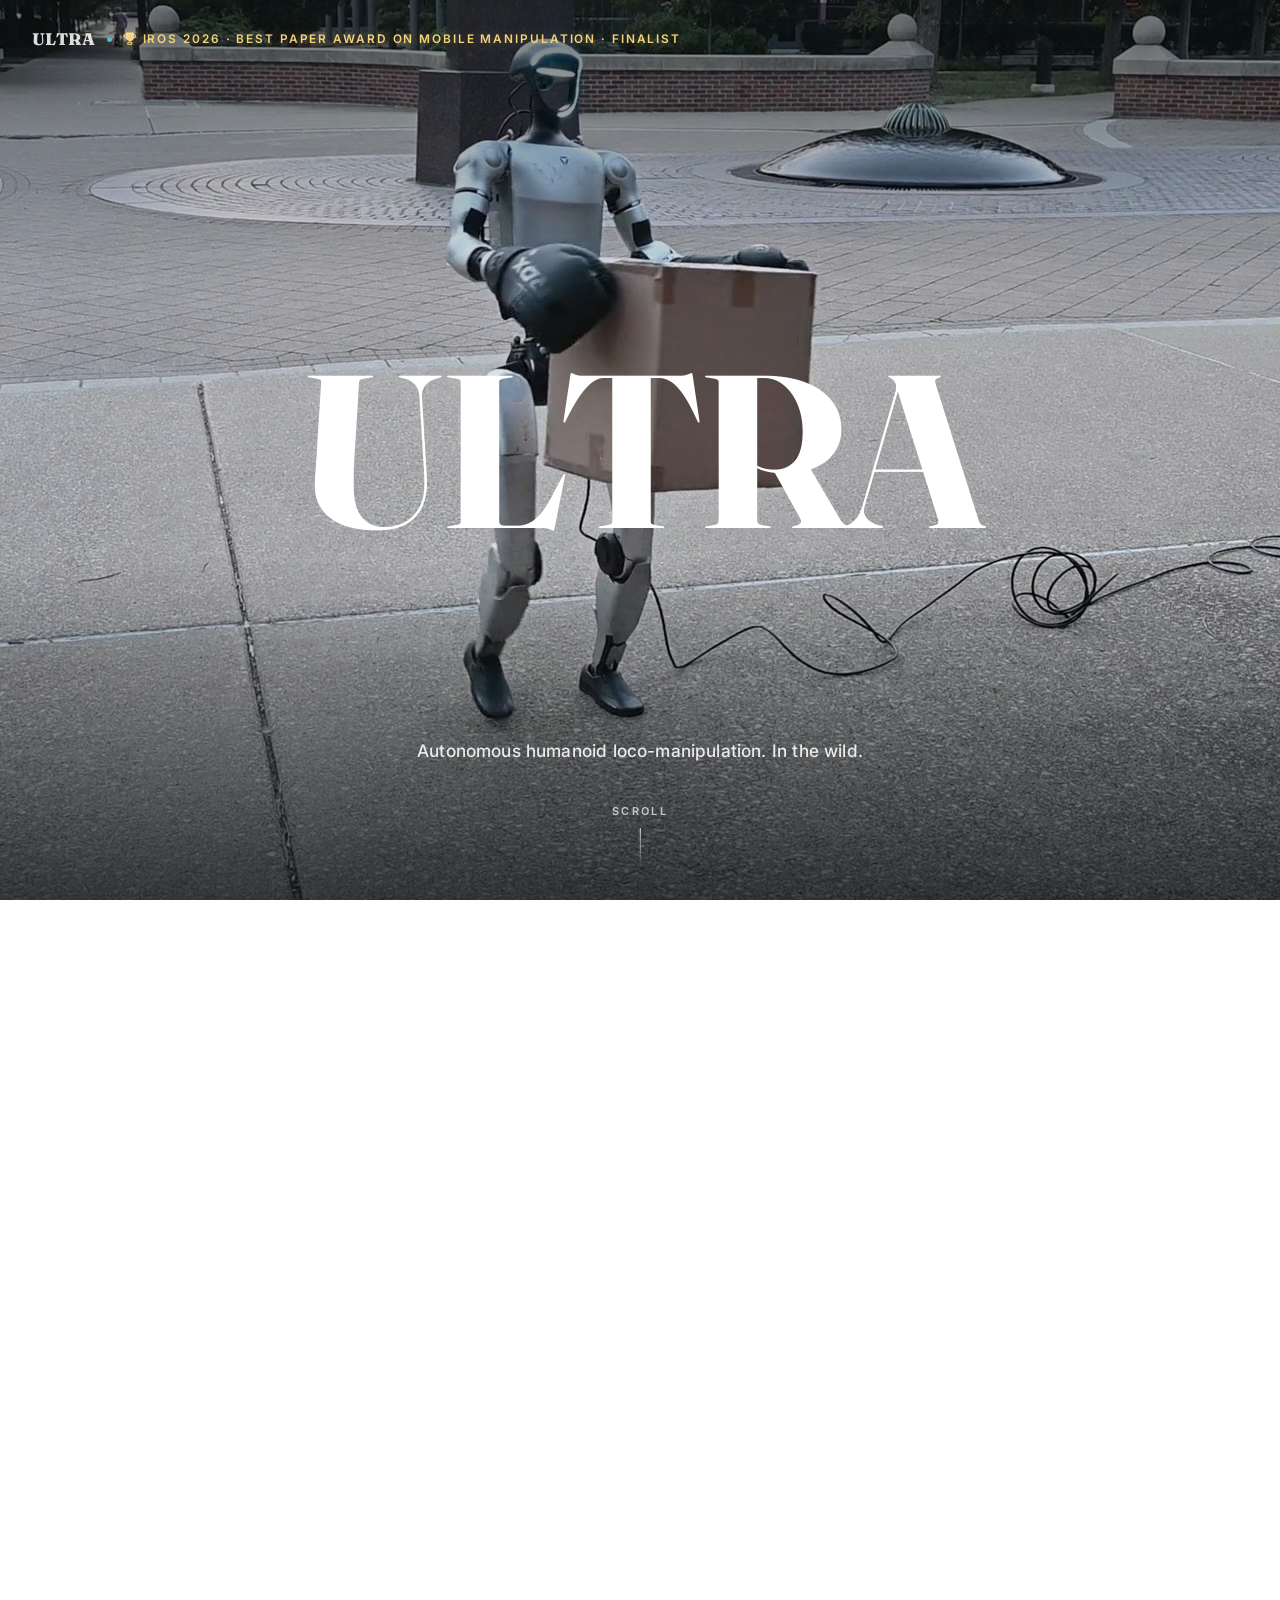
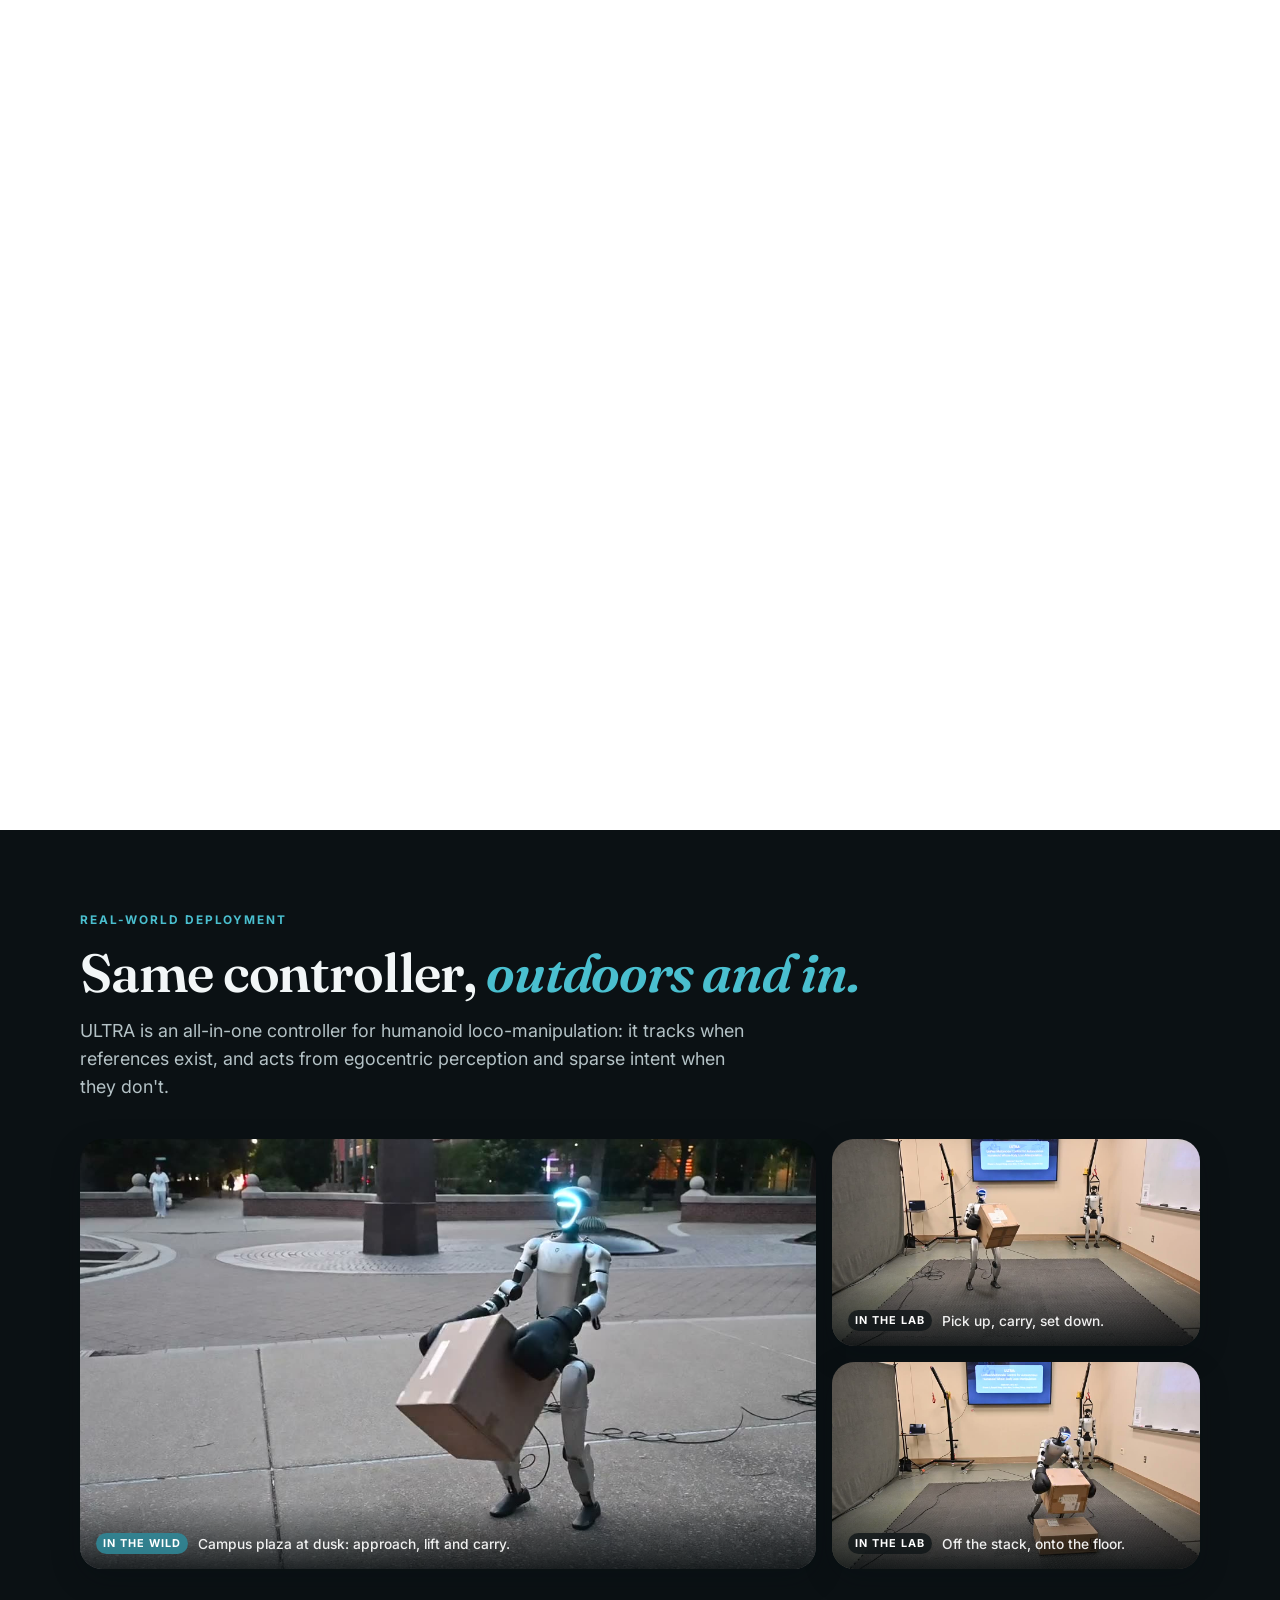
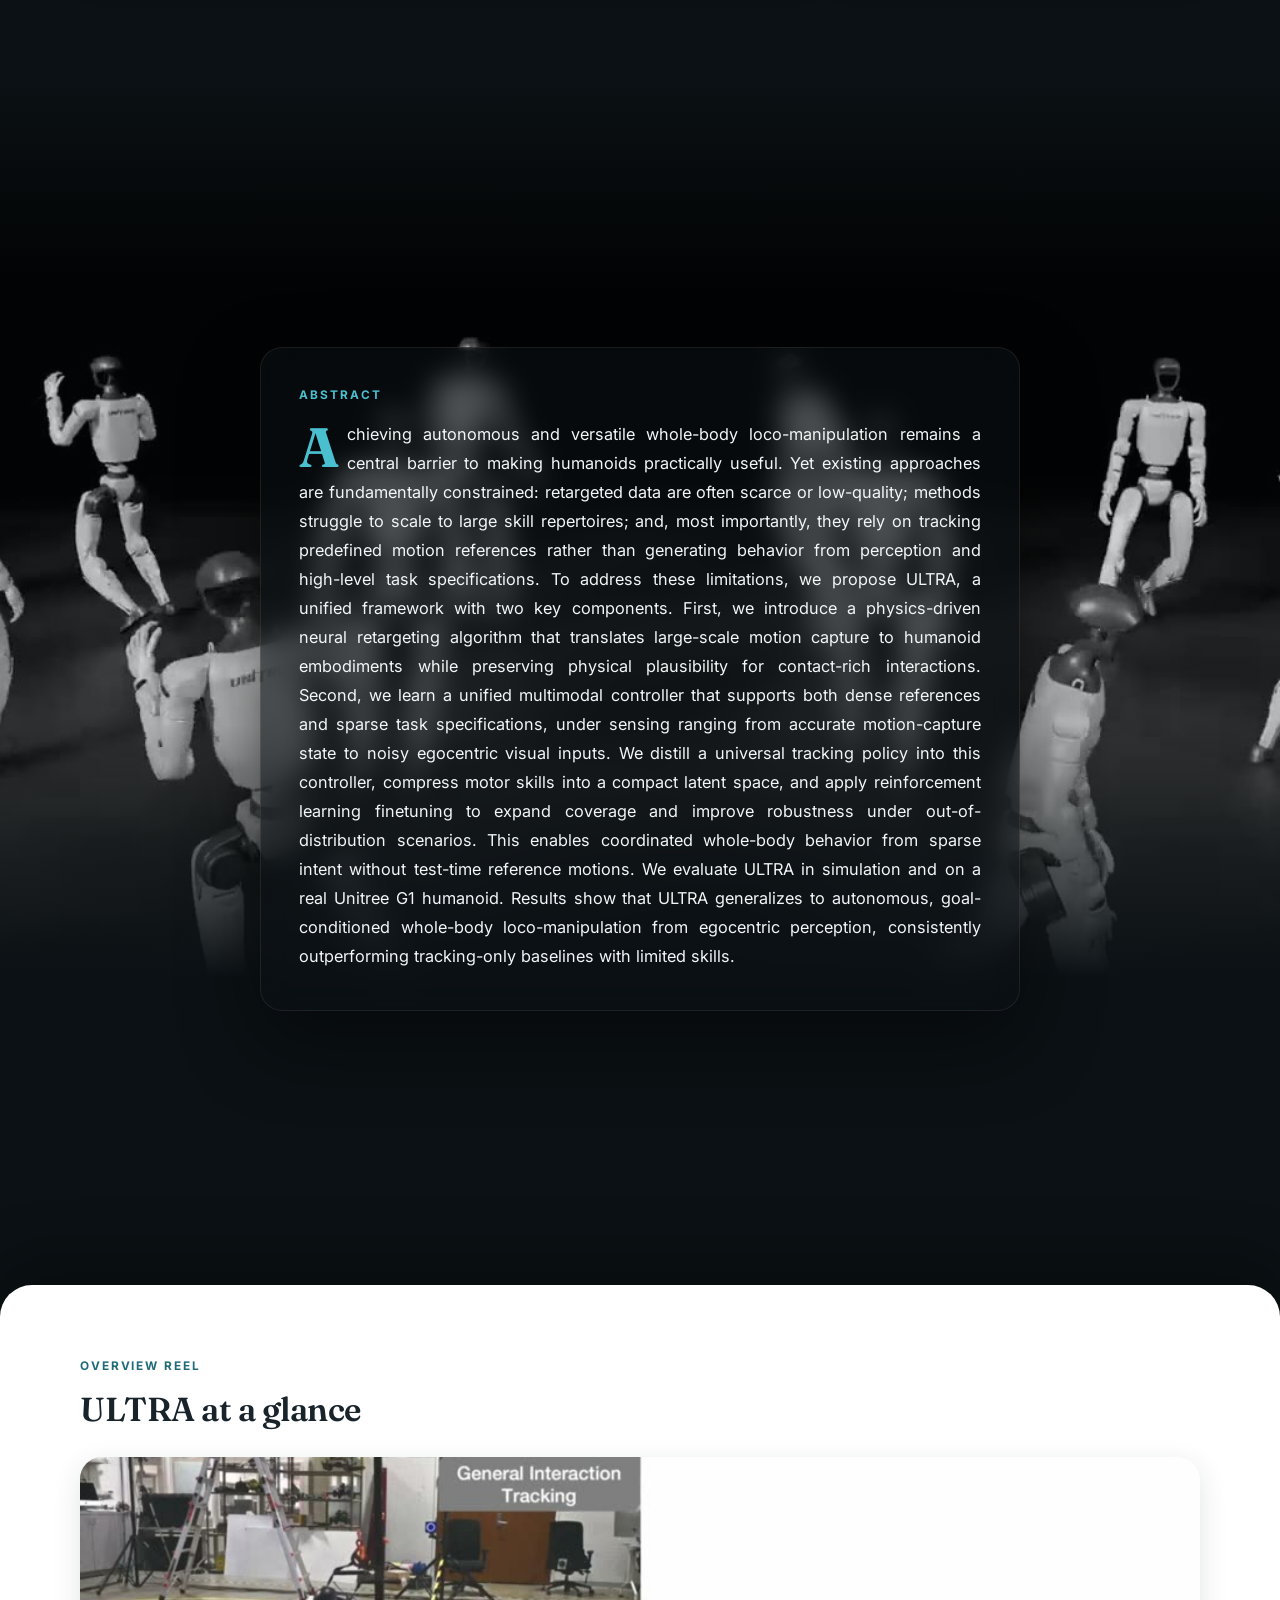
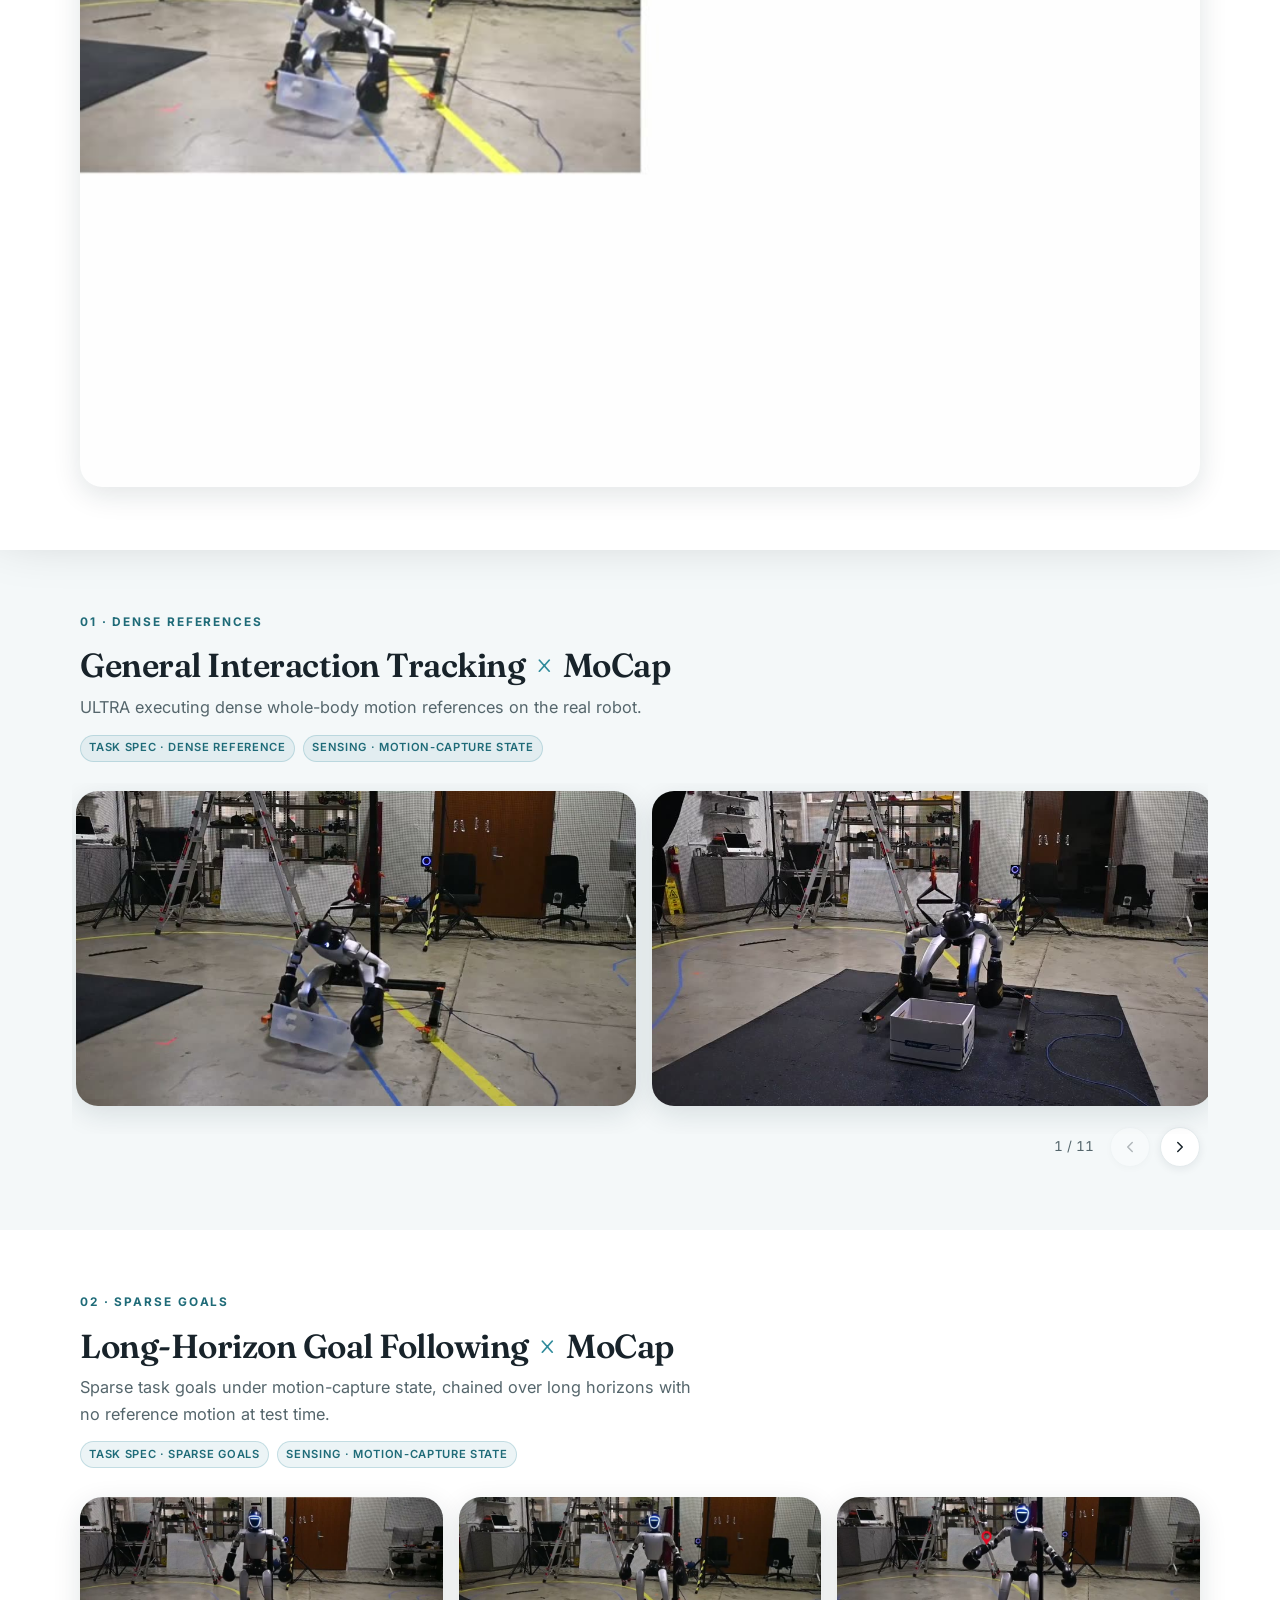
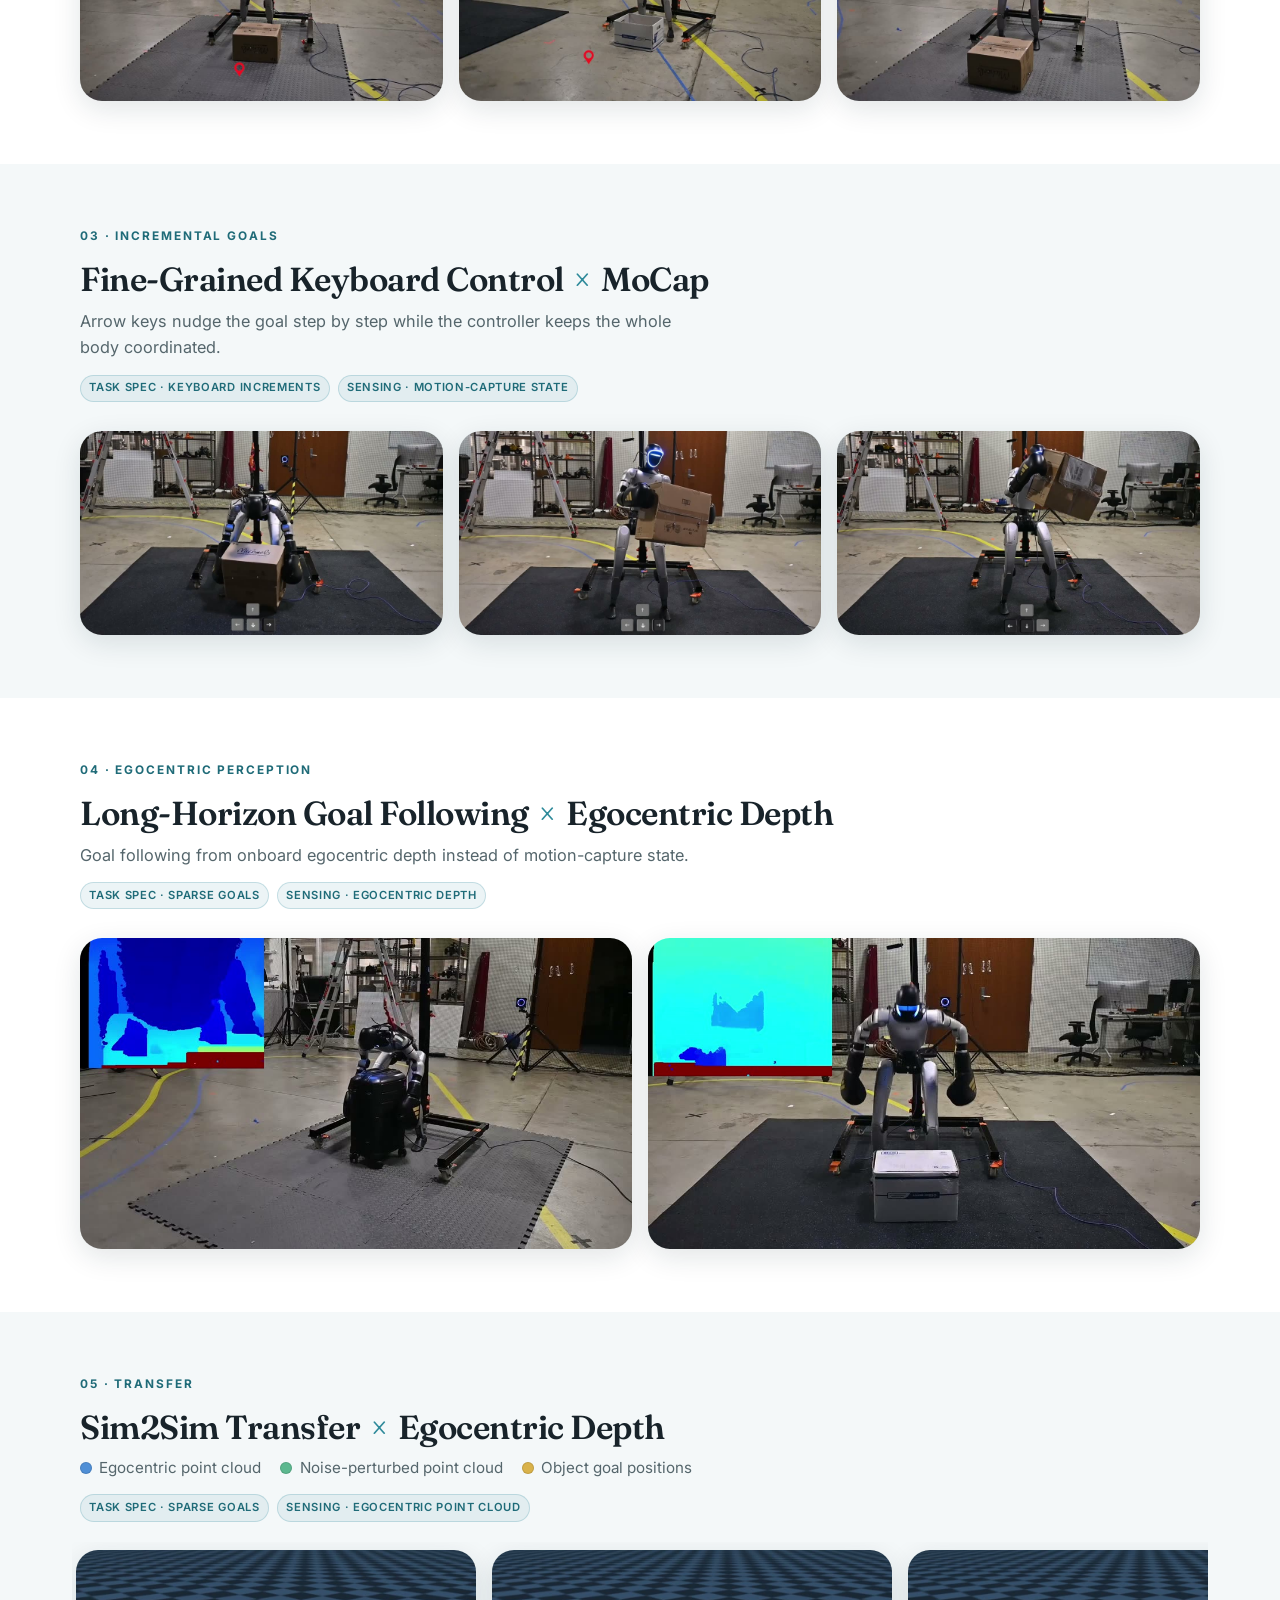
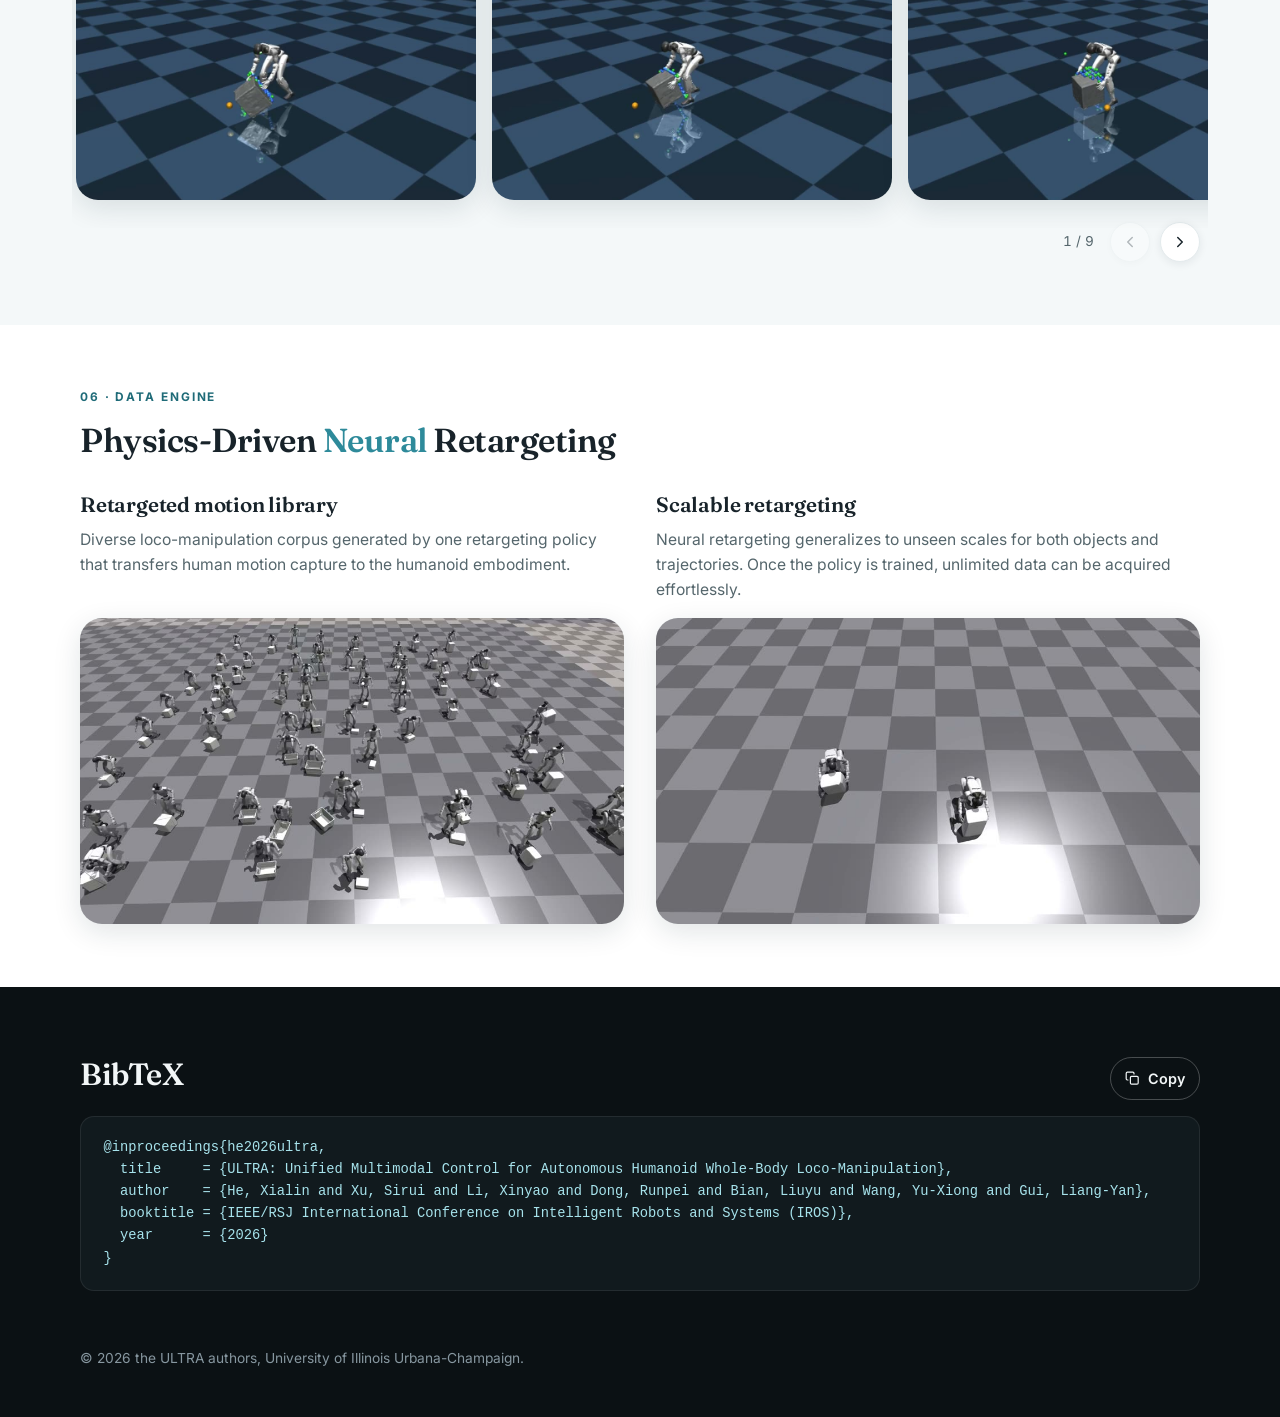
==== index.html @ 2175eb70 "Redesign project page: scroll-driven hero, real-world clips, scrubbed abstract scene - Full-bleed ou" ====
<!DOCTYPE html>
<html lang="en">
<head>
  <meta charset="utf-8">
  <meta name="viewport" content="width=device-width, initial-scale=1">
  <title>ULTRA: Unified Multimodal Control for Autonomous Humanoid Whole-Body Loco-Manipulation</title>
  <meta name="description" content="One controller for humanoid whole-body loco-manipulation: track motion references when available, act from egocentric perception and sparse goals when not.">
  <meta name="keywords" content="humanoid robot, loco-manipulation, whole-body control, motion retargeting, multimodal control, egocentric perception, reinforcement learning, Unitree G1">
  <meta name="author" content="Xialin He, Sirui Xu, Xinyao Li, Runpei Dong, Liuyu Bian, Yu-Xiong Wang, Liang-Yan Gui">
  <meta name="robots" content="index, follow">
  <link rel="canonical" href="https://ultra-humanoid.github.io/">
  <meta name="theme-color" content="#0b1114">

  <!-- Open Graph -->
  <meta property="og:type" content="article">
  <meta property="og:site_name" content="ULTRA">
  <meta property="og:title" content="ULTRA: Unified Multimodal Control for Autonomous Humanoid Whole-Body Loco-Manipulation">
  <meta property="og:description" content="One controller for humanoid whole-body loco-manipulation: track motion references when available, act from egocentric perception and sparse goals when not.">
  <meta property="og:url" content="https://ultra-humanoid.github.io/">
  <meta property="og:image" content="https://ultra-humanoid.github.io/static/images/social_preview.jpg">
  <meta property="og:image:width" content="1200">
  <meta property="og:image:height" content="630">
  <meta property="og:image:alt" content="A Unitree G1 humanoid carrying a cardboard box across a campus plaza at dusk, controlled by ULTRA.">
  <meta property="article:published_time" content="2026-03-03T00:00:00.000Z">
  <meta property="article:section" content="Research">
  <meta property="article:tag" content="Humanoid Loco-Manipulation">

  <!-- Twitter -->
  <meta name="twitter:card" content="summary_large_image">
  <meta name="twitter:title" content="ULTRA: Unified Multimodal Control for Autonomous Humanoid Whole-Body Loco-Manipulation">
  <meta name="twitter:description" content="One controller for humanoid whole-body loco-manipulation: track motion references when available, act from egocentric perception and sparse goals when not.">
  <meta name="twitter:image" content="https://ultra-humanoid.github.io/static/images/social_preview.jpg">
  <meta name="twitter:image:alt" content="A Unitree G1 humanoid carrying a cardboard box across a campus plaza at dusk, controlled by ULTRA.">

  <!-- Google Scholar -->
  <meta name="citation_title" content="ULTRA: Unified Multimodal Control for Autonomous Humanoid Whole-Body Loco-Manipulation">
  <meta name="citation_author" content="He, Xialin">
  <meta name="citation_author" content="Xu, Sirui">
  <meta name="citation_author" content="Li, Xinyao">
  <meta name="citation_author" content="Dong, Runpei">
  <meta name="citation_author" content="Bian, Liuyu">
  <meta name="citation_author" content="Wang, Yu-Xiong">
  <meta name="citation_author" content="Gui, Liang-Yan">
  <meta name="citation_publication_date" content="2026">
  <meta name="citation_conference_title" content="IEEE/RSJ International Conference on Intelligent Robots and Systems (IROS)">
  <meta name="citation_arxiv_id" content="2603.03279">
  <meta name="citation_pdf_url" content="https://arxiv.org/pdf/2603.03279">

  <link rel="icon" type="image/png" href="static/images/icon.png">
  <link rel="apple-touch-icon" href="static/images/icon.png">

  <link rel="preconnect" href="https://fonts.googleapis.com">
  <link rel="preconnect" href="https://fonts.gstatic.com" crossorigin>
  <link rel="preload" as="image" href="static/posters/hero_wild.jpg" fetchpriority="high">
  <link href="https://fonts.googleapis.com/css2?family=Fraunces:ital,opsz,wght@0,9..144,600;0,9..144,700;0,9..144,800;1,9..144,600&family=Inter:wght@400;500;600;700&display=swap" rel="stylesheet">
  <link rel="stylesheet" href="static/css/index.css">

  <script>
    (function () {
      var h = document.documentElement; h.classList.add('js');
      if (window.matchMedia && matchMedia('(min-width: 901px) and (min-height: 540px) and (prefers-reduced-motion: no-preference)').matches) {
        h.classList.add('stage-anim');
        setTimeout(function () { if (!h.classList.contains('stage-ready')) { h.classList.remove('stage-anim'); h.classList.add('stage-locked'); } }, 5000);
      }
    })();
  </script>
  <script defer src="static/js/vendor/gsap.min.js"></script>
  <script defer src="static/js/vendor/ScrollTrigger.min.js"></script>
  <script defer src="static/js/index.js"></script>

  <script type="application/ld+json">
  {
    "@context": "https://schema.org",
    "@type": "ScholarlyArticle",
    "headline": "ULTRA: Unified Multimodal Control for Autonomous Humanoid Whole-Body Loco-Manipulation",
    "name": "ULTRA: Unified Multimodal Control for Autonomous Humanoid Whole-Body Loco-Manipulation",
    "description": "One controller for humanoid whole-body loco-manipulation: track motion references when available, act from egocentric perception and sparse goals when not.",
    "abstract": "Achieving autonomous and versatile whole-body loco-manipulation remains a central barrier to making humanoids practically useful. Yet existing approaches are fundamentally constrained: retargeted data are often scarce or low-quality; methods struggle to scale to large skill repertoires; and, most importantly, they rely on tracking predefined motion references rather than generating behavior from perception and high-level task specifications. To address these limitations, we propose ULTRA, a unified framework with two key components. First, we introduce a physics-driven neural retargeting algorithm that translates large-scale motion capture to humanoid embodiments while preserving physical plausibility for contact-rich interactions. Second, we learn a unified multimodal controller that supports both dense references and sparse task specifications, under sensing ranging from accurate motion-capture state to noisy egocentric visual inputs. We distill a universal tracking policy into this controller, compress motor skills into a compact latent space, and apply reinforcement learning finetuning to expand coverage and improve robustness under out-of-distribution scenarios. This enables coordinated whole-body behavior from sparse intent without test-time reference motions. We evaluate ULTRA in simulation and on a real Unitree G1 humanoid. Results show that ULTRA generalizes to autonomous, goal-conditioned whole-body loco-manipulation from egocentric perception, consistently outperforming tracking-only baselines with limited skills.",
    "author": [
      {"@type": "Person", "name": "Xialin He", "url": "https://xialin-he.github.io/", "affiliation": {"@type": "Organization", "name": "University of Illinois Urbana-Champaign"}},
      {"@type": "Person", "name": "Sirui Xu", "url": "https://sirui-xu.github.io/", "affiliation": {"@type": "Organization", "name": "University of Illinois Urbana-Champaign"}},
      {"@type": "Person", "name": "Xinyao Li", "url": "https://lixinyao11.github.io/", "affiliation": {"@type": "Organization", "name": "University of Illinois Urbana-Champaign"}},
      {"@type": "Person", "name": "Runpei Dong", "url": "https://runpeidong.web.illinois.edu/", "affiliation": {"@type": "Organization", "name": "University of Illinois Urbana-Champaign"}},
      {"@type": "Person", "name": "Liuyu Bian", "url": "https://scholar.google.com/citations?user=J2z-0lgAAAAJ&hl=en", "affiliation": {"@type": "Organization", "name": "University of Illinois Urbana-Champaign"}},
      {"@type": "Person", "name": "Yu-Xiong Wang", "url": "https://yxw.cs.illinois.edu/", "affiliation": {"@type": "Organization", "name": "University of Illinois Urbana-Champaign"}},
      {"@type": "Person", "name": "Liang-Yan Gui", "url": "https://lgui.cs.illinois.edu/", "affiliation": {"@type": "Organization", "name": "University of Illinois Urbana-Champaign"}}
    ],
    "datePublished": "2026-03-03",
    "publisher": {"@type": "Organization", "name": "IEEE/RSJ International Conference on Intelligent Robots and Systems (IROS)"},
    "url": "https://ultra-humanoid.github.io/",
    "mainEntityOfPage": "https://ultra-humanoid.github.io/",
    "sameAs": "https://arxiv.org/abs/2603.03279",
    "image": "https://ultra-humanoid.github.io/static/images/social_preview.jpg",
    "keywords": ["Humanoid Loco-Manipulation", "Motion Retargeting", "Whole-Body Control", "Multimodal Control", "Egocentric Perception"],
    "citation": "@inproceedings{he2026ultra, title={ULTRA: Unified Multimodal Control for Autonomous Humanoid Whole-Body Loco-Manipulation}, author={He, Xialin and Xu, Sirui and Li, Xinyao and Dong, Runpei and Bian, Liuyu and Wang, Yu-Xiong and Gui, Liang-Yan}, booktitle={IEEE/RSJ International Conference on Intelligent Robots and Systems (IROS)}, year={2026}}",
    "isAccessibleForFree": true,
    "video": {
      "@type": "VideoObject",
      "name": "ULTRA in the wild: humanoid box carrying on a campus plaza",
      "description": "A Unitree G1 humanoid controlled by ULTRA approaches, lifts, carries and sets down a cardboard box outdoors.",
      "thumbnailUrl": "https://ultra-humanoid.github.io/static/posters/hero_wild.jpg",
      "contentUrl": "https://ultra-humanoid.github.io/static/videos/hero/hero_wild_1080.mp4",
      "uploadDate": "2026-09-16",
      "duration": "PT7S"
    }
  }
  </script>
</head>
<body>
<a class="skip-link" href="#main">Skip to content</a>
<div class="read-progress" id="read-progress" aria-hidden="true"></div>

<!-- ============ STAGE: full-bleed video -> title ============ -->
<header class="stage" id="stage">
  <div class="stage-video" id="stage-video">
    <video id="hero-video" class="hero-video" autoplay muted loop playsinline preload="auto"
           poster="static/posters/hero_wild.jpg"
           aria-label="A Unitree G1 humanoid controlled by ULTRA lifts, carries and sets down a cardboard box on a campus plaza at dusk."></video>
    <script>
      (function () {
        var v = document.getElementById('hero-video');
        var c = navigator.connection;
        var small = window.matchMedia && matchMedia('(max-width: 900px)').matches;
        var slow = !!(c && (c.saveData || /^(slow-2g|2g|3g)$/.test(c.effectiveType || '')));
        v.src = (small || slow) ? 'static/videos/hero/hero_wild_720.mp4' : 'static/videos/hero/hero_wild_1080.mp4';
      })();
    </script>
    <div class="stage-scrim" id="stage-scrim"></div>
  </div>

  <div class="stage-brand" id="stage-brand" aria-hidden="true">
    <span class="brand-mark">ULTRA</span>
    <span class="brand-dot"></span>
    <span class="brand-venue"><svg class="trophy" viewBox="0 0 24 24" aria-hidden="true"><path class="cup" d="M6 2h12v7a6 6 0 0 1-12 0V2z"/><path class="line" d="M6 5H4.5a2.5 2.5 0 0 0 0 5H6M18 5h1.5a2.5 2.5 0 0 1 0 5H18M12 15v3M8.5 21.5h7M10 18h4a1.5 1.5 0 0 1 1.5 1.5v2h-7v-2A1.5 1.5 0 0 1 10 18z"/></svg>IROS 2026 &middot; Best Paper Award on Mobile Manipulation &middot; Finalist</span>
  </div>

  <div class="stage-acronym" id="stage-acronym" aria-hidden="true">
    <span class="ac-letter">U</span><span class="ac-letter">L</span><span class="ac-letter">T</span><span class="ac-letter">R</span><span class="ac-letter">A</span>
  </div>
  <p class="stage-kicker" id="stage-kicker" aria-hidden="true">Autonomous humanoid loco-manipulation. In the wild.</p>
  <div class="scroll-cue" id="scroll-cue" aria-hidden="true"><span>Scroll</span><i></i></div>

  <div class="stage-title" id="stage-title">
    <h1 class="paper-title" id="paper-title" aria-label="ULTRA: Unified Multimodal Control for Autonomous Humanoid Whole-Body Loco-Manipulation"><span class="title-acro"><span class="tl ac">U</span><span class="tl ac">L</span><span class="tl ac">T</span><span class="tl ac">R</span><span class="tl ac">A</span><span class="tl colon">:</span></span>
      <span class="tw">Unified</span> <span class="tw">Multimodal</span> <span class="tw">Control</span> <span class="tw">for</span> <span class="tw">Autonomous</span> <span class="tw">Humanoid</span> <span class="tw">Whole-Body</span> <span class="tw">Loco-Manipulation</span></h1>

    <div class="authors reveal">
      <span class="au"><a href="https://xialin-he.github.io/" target="_blank" rel="noopener">Xialin He</a><sup>*</sup>,</span>
      <span class="au"><a href="https://sirui-xu.github.io/" target="_blank" rel="noopener">Sirui Xu</a><sup>*</sup>,</span>
      <br class="au-br">
      <span class="au"><a href="https://lixinyao11.github.io/" target="_blank" rel="noopener">Xinyao Li</a>,</span>
      <span class="au"><a href="https://runpeidong.web.illinois.edu/" target="_blank" rel="noopener">Runpei Dong</a>,</span>
      <span class="au"><a href="https://scholar.google.com/citations?user=J2z-0lgAAAAJ&amp;hl=en" target="_blank" rel="noopener">Liuyu Bian</a>,</span>
      <span class="au"><a href="https://yxw.cs.illinois.edu/" target="_blank" rel="noopener">Yu-Xiong Wang</a><sup>&dagger;</sup>,</span>
      <span class="au"><a href="https://lgui.cs.illinois.edu/" target="_blank" rel="noopener">Liang-Yan Gui</a><sup>&dagger;</sup></span>
    </div>
    <div class="affil reveal">University of Illinois Urbana-Champaign</div>
    <div class="award reveal"><span class="venue-chip award-chip"><svg class="trophy" viewBox="0 0 24 24" aria-hidden="true"><path class="cup" d="M6 2h12v7a6 6 0 0 1-12 0V2z"/><path class="line" d="M6 5H4.5a2.5 2.5 0 0 0 0 5H6M18 5h1.5a2.5 2.5 0 0 1 0 5H18M12 15v3M8.5 21.5h7M10 18h4a1.5 1.5 0 0 1 1.5 1.5v2h-7v-2A1.5 1.5 0 0 1 10 18z"/></svg><span class="award-text"><span class="award-venue">IROS 2026</span><span class="award-sep">&middot;</span>Best Paper Award on Mobile Manipulation<span class="award-sep">&middot;</span><span class="award-status">Finalist</span></span></span></div>
    <p class="notes reveal"><sup>*</sup>Equal contribution &nbsp;&nbsp; <sup>&dagger;</sup>Equal advising</p>
    <div class="actions reveal">
      <a class="btn btn-primary" href="static/pdfs/ULTRA.pdf" target="_blank" rel="noopener">
        <svg viewBox="0 0 24 24" aria-hidden="true"><path d="M14 3H6a2 2 0 0 0-2 2v14a2 2 0 0 0 2 2h12a2 2 0 0 0 2-2V9z"/><path d="M14 3v6h6"/></svg>Paper</a>
      <a class="btn btn-ghost" href="https://arxiv.org/abs/2603.03279" target="_blank" rel="noopener">
        <svg viewBox="0 0 24 24" aria-hidden="true"><path d="M18 13v6a2 2 0 0 1-2 2H5a2 2 0 0 1-2-2V8a2 2 0 0 1 2-2h6"/><path d="M15 3h6v6"/><path d="M10 14 21 3"/></svg>arXiv</a>
      <a class="btn btn-ghost" href="#worlds">
        <svg viewBox="0 0 24 24" aria-hidden="true"><path d="M12 5v14"/><path d="m5 12 7 7 7-7"/></svg>Watch</a>
    </div>
  </div>
</header>

<main id="main" tabindex="-1">

  <!-- ============ Real-world deployment ============ -->
  <section class="worlds" id="worlds" aria-labelledby="worlds-h">
    <div class="wrap">
      <p class="eyebrow light">Real-world deployment</p>
      <h2 id="worlds-h" class="h-display">Same controller, <em>outdoors and in.</em></h2>
      <p class="lede">ULTRA is an all-in-one controller for humanoid loco-manipulation: it tracks when references exist, and acts from egocentric perception and sparse intent when they don't.</p>
      <div class="worlds-grid">
        <figure class="clip clip-lg">
          <video muted loop playsinline preload="none" data-poster="static/posters/wild_approach.jpg" data-src="static/videos/worlds/wild_approach.mp4"></video><button class="clip-toggle" type="button" aria-label="Pause or play video: outdoors, the humanoid walks to a box, lifts it and carries it toward the camera" aria-pressed="false"></button>
          <figcaption><span class="chip chip-wild">In the wild</span> Campus plaza at dusk: approach, lift and carry.</figcaption>
        </figure>
        <figure class="clip">
          <video muted loop playsinline preload="none" data-poster="static/posters/lab_carry.jpg" data-src="static/videos/worlds/lab_carry.mp4"></video><button class="clip-toggle" type="button" aria-label="Pause or play video: in the lab, the humanoid picks up a box, carries it and sets it down" aria-pressed="false"></button>
          <figcaption><span class="chip chip-lab">In the lab</span> Pick up, carry, set down.</figcaption>
        </figure>
        <figure class="clip">
          <video muted loop playsinline preload="none" data-poster="static/posters/lab_stack.jpg" data-src="static/videos/worlds/lab_stack.mp4"></video><button class="clip-toggle" type="button" aria-label="Pause or play video: in the lab, the humanoid takes a box off a stack and places it on the floor" aria-pressed="false"></button>
          <figcaption><span class="chip chip-lab">In the lab</span> Off the stack, onto the floor.</figcaption>
        </figure>
      </div>
    </div>
  </section>

  <!-- ============ Abstract over the scroll-scrubbed crowd render ============ -->
  <section class="scene" id="abstract" aria-labelledby="abstract-h">
    <div class="scene-bg" aria-hidden="true">
      <video id="scene-video" muted playsinline preload="none" data-poster="static/posters/crowd_scene.jpg" data-src="static/videos/scene/crowd_scene.mp4"></video>
      <div class="scene-scrim"></div>
    </div>
    <div class="scene-content">
      <div class="wrap narrow glass">
        <h2 class="eyebrow light" id="abstract-h">Abstract</h2>
        <p class="abstract-text">Achieving autonomous and versatile whole-body loco-manipulation remains a central barrier to making humanoids practically useful. Yet existing approaches are fundamentally constrained: retargeted data are often scarce or low-quality; methods struggle to scale to large skill repertoires; and, most importantly, they rely on tracking predefined motion references rather than generating behavior from perception and high-level task specifications. To address these limitations, we propose ULTRA, a unified framework with two key components. First, we introduce a physics-driven neural retargeting algorithm that translates large-scale motion capture to humanoid embodiments while preserving physical plausibility for contact-rich interactions. Second, we learn a unified multimodal controller that supports both dense references and sparse task specifications, under sensing ranging from accurate motion-capture state to noisy egocentric visual inputs. We distill a universal tracking policy into this controller, compress motor skills into a compact latent space, and apply reinforcement learning finetuning to expand coverage and improve robustness under out-of-distribution scenarios. This enables coordinated whole-body behavior from sparse intent without test-time reference motions. We evaluate ULTRA in simulation and on a real Unitree G1 humanoid. Results show that ULTRA generalizes to autonomous, goal-conditioned whole-body loco-manipulation from egocentric perception, consistently outperforming tracking-only baselines with limited skills.</p>
      </div>
    </div>
  </section>

  <!-- ============ Overview reel ============ -->
  <section class="section sheet" id="overview" aria-labelledby="overview-h">
    <div class="wrap">
      <header class="sec-head">
        <p class="eyebrow">Overview reel</p>
        <h2 id="overview-h">ULTRA at a glance</h2>
      </header>
      <figure class="clip clip-wide">
        <video muted loop playsinline preload="none" data-poster="static/posters/ultra_demo_compress.jpg" data-src="static/videos/ultra_demo_compress.mp4"></video><button class="clip-toggle" type="button" aria-label="Pause or play video: overview reel of ULTRA" aria-pressed="false"></button>
      </figure>
    </div>
  </section>

  <!-- ============ 01 Tracking x Mocap ============ -->
  <section class="section alt" id="tracking" aria-labelledby="tracking-h">
    <div class="wrap">
      <header class="sec-head">
        <p class="eyebrow">01 &middot; Dense references</p>
        <h2 id="tracking-h">General Interaction Tracking <span class="x">&times;</span> MoCap</h2>
        <p class="sec-desc">ULTRA executing dense whole-body motion references on the real robot.</p>
        <div class="tags"><span class="tag">Task spec &middot; dense reference</span><span class="tag">Sensing &middot; motion-capture state</span></div>
      </header>
      <div class="strip" data-strip>
        <div class="strip-track">
          <figure class="clip strip-item"><video muted loop playsinline preload="none" data-poster="static/posters/TrackingxMocap.jpg" data-src="static/videos/motiontracking/TrackingxMocap.mp4"></video><button class="clip-toggle" type="button" aria-label="Pause or play video: tracking a motion-capture reference" aria-pressed="false"></button></figure>
          <figure class="clip strip-item"><video muted loop playsinline preload="none" data-poster="static/posters/DSC_1738.jpg" data-src="static/videos/motiontracking/DSC_1738.mp4"></video><button class="clip-toggle" type="button" aria-label="Pause or play video: tracking a motion-capture reference" aria-pressed="false"></button></figure>
          <figure class="clip strip-item"><video muted loop playsinline preload="none" data-poster="static/posters/DSC_1758.jpg" data-src="static/videos/motiontracking/DSC_1758.mp4"></video><button class="clip-toggle" type="button" aria-label="Pause or play video: tracking a motion-capture reference" aria-pressed="false"></button></figure>
          <figure class="clip strip-item"><video muted loop playsinline preload="none" data-poster="static/posters/DSC_1759.jpg" data-src="static/videos/motiontracking/DSC_1759.mp4"></video><button class="clip-toggle" type="button" aria-label="Pause or play video: tracking a motion-capture reference" aria-pressed="false"></button></figure>
          <figure class="clip strip-item"><video muted loop playsinline preload="none" data-poster="static/posters/DSC_1769.jpg" data-src="static/videos/motiontracking/DSC_1769.mp4"></video><button class="clip-toggle" type="button" aria-label="Pause or play video: tracking a motion-capture reference" aria-pressed="false"></button></figure>
          <figure class="clip strip-item"><video muted loop playsinline preload="none" data-poster="static/posters/track0.jpg" data-src="static/videos/motiontracking/track0.mp4"></video><button class="clip-toggle" type="button" aria-label="Pause or play video: tracking a motion-capture reference" aria-pressed="false"></button></figure>
          <figure class="clip strip-item"><video muted loop playsinline preload="none" data-poster="static/posters/track1.jpg" data-src="static/videos/motiontracking/track1.mp4"></video><button class="clip-toggle" type="button" aria-label="Pause or play video: tracking a motion-capture reference" aria-pressed="false"></button></figure>
          <figure class="clip strip-item"><video muted loop playsinline preload="none" data-poster="static/posters/track1.5.jpg" data-src="static/videos/motiontracking/track1.5.mp4"></video><button class="clip-toggle" type="button" aria-label="Pause or play video: tracking a motion-capture reference" aria-pressed="false"></button></figure>
          <figure class="clip strip-item"><video muted loop playsinline preload="none" data-poster="static/posters/track2.jpg" data-src="static/videos/motiontracking/track2.mp4"></video><button class="clip-toggle" type="button" aria-label="Pause or play video: tracking a motion-capture reference" aria-pressed="false"></button></figure>
          <figure class="clip strip-item"><video muted loop playsinline preload="none" data-poster="static/posters/track-1.jpg" data-src="static/videos/motiontracking/track-1.mp4"></video><button class="clip-toggle" type="button" aria-label="Pause or play video: tracking a motion-capture reference" aria-pressed="false"></button></figure>
          <figure class="clip strip-item"><video muted loop playsinline preload="none" data-poster="static/posters/track-2.jpg" data-src="static/videos/motiontracking/track-2.mp4"></video><button class="clip-toggle" type="button" aria-label="Pause or play video: tracking a motion-capture reference" aria-pressed="false"></button></figure>
        </div>
        <div class="strip-nav">
          <span class="strip-count" aria-live="polite"></span>
          <button class="strip-btn prev" type="button" aria-label="Previous clips"><svg viewBox="0 0 24 24" aria-hidden="true"><path d="m15 18-6-6 6-6"/></svg></button>
          <button class="strip-btn next" type="button" aria-label="Next clips"><svg viewBox="0 0 24 24" aria-hidden="true"><path d="m9 18 6-6-6-6"/></svg></button>
        </div>
      </div>
    </div>
  </section>

  <!-- ============ 02 Goal following x Mocap ============ -->
  <section class="section" id="goal-mocap" aria-labelledby="goal-mocap-h">
    <div class="wrap">
      <header class="sec-head">
        <p class="eyebrow">02 &middot; Sparse goals</p>
        <h2 id="goal-mocap-h">Long-Horizon Goal Following <span class="x">&times;</span> MoCap</h2>
        <p class="sec-desc">Sparse task goals under motion-capture state, chained over long horizons with no reference motion at test time.</p>
        <div class="tags"><span class="tag">Task spec &middot; sparse goals</span><span class="tag">Sensing &middot; motion-capture state</span></div>
      </header>
      <div class="grid grid-3">
        <figure class="clip"><video muted loop playsinline preload="none" data-poster="static/posters/vae1.jpg" data-src="static/videos/vae/vae1.mp4"></video><button class="clip-toggle" type="button" aria-label="Pause or play video: long-horizon goal following" aria-pressed="false"></button></figure>
        <figure class="clip"><video muted loop playsinline preload="none" data-poster="static/posters/vae2.jpg" data-src="static/videos/vae/vae2.mp4"></video><button class="clip-toggle" type="button" aria-label="Pause or play video: long-horizon goal following" aria-pressed="false"></button></figure>
        <figure class="clip"><video muted loop playsinline preload="none" data-poster="static/posters/vae3.jpg" data-src="static/videos/vae/vae3.mp4"></video><button class="clip-toggle" type="button" aria-label="Pause or play video: long-horizon goal following" aria-pressed="false"></button></figure>
      </div>
    </div>
  </section>

  <!-- ============ 03 Fine-grained keyboard x Mocap ============ -->
  <section class="section alt" id="finegrained" aria-labelledby="finegrained-h">
    <div class="wrap">
      <header class="sec-head">
        <p class="eyebrow">03 &middot; Incremental goals</p>
        <h2 id="finegrained-h">Fine-Grained Keyboard Control <span class="x">&times;</span> MoCap</h2>
        <p class="sec-desc">Arrow keys nudge the goal step by step while the controller keeps the whole body coordinated.</p>
        <div class="tags"><span class="tag">Task spec &middot; keyboard increments</span><span class="tag">Sensing &middot; motion-capture state</span></div>
      </header>
      <div class="grid grid-3">
        <figure class="clip"><video muted loop playsinline preload="none" data-poster="static/posters/0207.jpg" data-src="static/videos/finegrained/0207.mp4"></video><button class="clip-toggle" type="button" aria-label="Pause or play video: fine-grained keyboard control" aria-pressed="false"></button></figure>
        <figure class="clip"><video muted loop playsinline preload="none" data-poster="static/posters/0207_1.jpg" data-src="static/videos/finegrained/0207_1.mp4"></video><button class="clip-toggle" type="button" aria-label="Pause or play video: fine-grained keyboard control" aria-pressed="false"></button></figure>
        <figure class="clip"><video muted loop playsinline preload="none" data-poster="static/posters/0207_2.jpg" data-src="static/videos/finegrained/0207_2.mp4"></video><button class="clip-toggle" type="button" aria-label="Pause or play video: fine-grained keyboard control" aria-pressed="false"></button></figure>
      </div>
    </div>
  </section>

  <!-- ============ 04 Goal following x Egocentric ============ -->
  <section class="section" id="goal-ego" aria-labelledby="goal-ego-h">
    <div class="wrap">
      <header class="sec-head">
        <p class="eyebrow">04 &middot; Egocentric perception</p>
        <h2 id="goal-ego-h">Long-Horizon Goal Following <span class="x">&times;</span> Egocentric Depth</h2>
        <p class="sec-desc">Goal following from onboard egocentric depth instead of motion-capture state.</p>
        <div class="tags"><span class="tag">Task spec &middot; sparse goals</span><span class="tag">Sensing &middot; egocentric depth</span></div>
      </header>
      <div class="grid grid-2">
        <figure class="clip"><video muted loop playsinline preload="none" data-poster="static/posters/Long-HorizonGoalFollowingxEgocentric.jpg" data-src="static/videos/ego/Long-HorizonGoalFollowingxEgocentric.mp4"></video><button class="clip-toggle" type="button" aria-label="Pause or play video: egocentric goal following" aria-pressed="false"></button></figure>
        <figure class="clip"><video muted loop playsinline preload="none" data-poster="static/posters/ego2.jpg" data-src="static/videos/ego/ego2.mp4"></video><button class="clip-toggle" type="button" aria-label="Pause or play video: egocentric goal following" aria-pressed="false"></button></figure>
      </div>
    </div>
  </section>

  <!-- ============ 05 Sim2Sim ============ -->
  <section class="section alt" id="sim2sim" aria-labelledby="sim2sim-h">
    <div class="wrap">
      <header class="sec-head">
        <p class="eyebrow">05 &middot; Transfer</p>
        <h2 id="sim2sim-h">Sim2Sim Transfer <span class="x">&times;</span> Egocentric Depth</h2>
        <ul class="legend" aria-label="Point cloud legend">
          <li><span class="sw" style="--c:#4f8fd6"></span>Egocentric point cloud</li>
          <li><span class="sw" style="--c:#5cb88f"></span>Noise-perturbed point cloud</li>
          <li><span class="sw" style="--c:#d9b24a"></span>Object goal positions</li>
        </ul>
        <div class="tags"><span class="tag">Task spec &middot; sparse goals</span><span class="tag">Sensing &middot; egocentric point cloud</span></div>
      </header>
      <div class="strip ratio-4-3" data-strip>
        <div class="strip-track">
          <figure class="clip strip-item"><video muted loop playsinline preload="none" data-poster="static/posters/sim2sim_01_largebox.jpg" data-src="static/videos/sim2sim/sim2sim_01_largebox.mp4"></video><button class="clip-toggle" type="button" aria-label="Pause or play video: sim-to-sim transfer, large box" aria-pressed="false"></button></figure>
          <figure class="clip strip-item"><video muted loop playsinline preload="none" data-poster="static/posters/sim2sim_02_largebox.jpg" data-src="static/videos/sim2sim/sim2sim_02_largebox.mp4"></video><button class="clip-toggle" type="button" aria-label="Pause or play video: sim-to-sim transfer, large box" aria-pressed="false"></button></figure>
          <figure class="clip strip-item"><video muted loop playsinline preload="none" data-poster="static/posters/sim2sim_03_largebox.jpg" data-src="static/videos/sim2sim/sim2sim_03_largebox.mp4"></video><button class="clip-toggle" type="button" aria-label="Pause or play video: sim-to-sim transfer, large box" aria-pressed="false"></button></figure>
          <figure class="clip strip-item"><video muted loop playsinline preload="none" data-poster="static/posters/sim2sim_04_largebox.jpg" data-src="static/videos/sim2sim/sim2sim_04_largebox.mp4"></video><button class="clip-toggle" type="button" aria-label="Pause or play video: sim-to-sim transfer, large box" aria-pressed="false"></button></figure>
          <figure class="clip strip-item"><video muted loop playsinline preload="none" data-poster="static/posters/sim2sim_05_largebox.jpg" data-src="static/videos/sim2sim/sim2sim_05_largebox.mp4"></video><button class="clip-toggle" type="button" aria-label="Pause or play video: sim-to-sim transfer, large box" aria-pressed="false"></button></figure>
          <figure class="clip strip-item"><video muted loop playsinline preload="none" data-poster="static/posters/sim2sim_06_smallbox.jpg" data-src="static/videos/sim2sim/sim2sim_06_smallbox.mp4"></video><button class="clip-toggle" type="button" aria-label="Pause or play video: sim-to-sim transfer, small box" aria-pressed="false"></button></figure>
          <figure class="clip strip-item"><video muted loop playsinline preload="none" data-poster="static/posters/sim2sim_07_suitcase.jpg" data-src="static/videos/sim2sim/sim2sim_07_suitcase.mp4"></video><button class="clip-toggle" type="button" aria-label="Pause or play video: sim-to-sim transfer, suitcase" aria-pressed="false"></button></figure>
          <figure class="clip strip-item"><video muted loop playsinline preload="none" data-poster="static/posters/sim2sim_08_suitcase.jpg" data-src="static/videos/sim2sim/sim2sim_08_suitcase.mp4"></video><button class="clip-toggle" type="button" aria-label="Pause or play video: sim-to-sim transfer, suitcase" aria-pressed="false"></button></figure>
          <figure class="clip strip-item"><video muted loop playsinline preload="none" data-poster="static/posters/sim2sim_09_largebox.jpg" data-src="static/videos/sim2sim/sim2sim_09_largebox.mp4"></video><button class="clip-toggle" type="button" aria-label="Pause or play video: sim-to-sim transfer, large box" aria-pressed="false"></button></figure>
        </div>
        <div class="strip-nav">
          <span class="strip-count" aria-live="polite"></span>
          <button class="strip-btn prev" type="button" aria-label="Previous clips"><svg viewBox="0 0 24 24" aria-hidden="true"><path d="m15 18-6-6 6-6"/></svg></button>
          <button class="strip-btn next" type="button" aria-label="Next clips"><svg viewBox="0 0 24 24" aria-hidden="true"><path d="m9 18 6-6-6-6"/></svg></button>
        </div>
      </div>
    </div>
  </section>

  <!-- ============ 06 Data engine ============ -->
  <section class="section" id="retarget" aria-labelledby="retarget-h">
    <div class="wrap">
      <header class="sec-head">
        <p class="eyebrow">06 &middot; Data engine</p>
        <h2 id="retarget-h">Physics-Driven <span class="hl">Neural</span> Retargeting</h2>
      </header>
      <div class="grid grid-2 grid-cap">
        <div>
          <h3>Retargeted motion library</h3>
          <p>Diverse loco-manipulation corpus generated by one retargeting policy that transfers human motion capture to the humanoid embodiment.</p>
          <figure class="clip"><video muted loop playsinline preload="none" data-poster="static/posters/new_videoonly_mac.jpg" data-src="static/videos/retarget/new_videoonly_mac.mp4"></video><button class="clip-toggle" type="button" aria-label="Pause or play video: retargeted motion library" aria-pressed="false"></button></figure>
        </div>
        <div>
          <h3>Scalable retargeting</h3>
          <p>Neural retargeting generalizes to unseen scales for both objects and trajectories. Once the policy is trained, unlimited data can be acquired effortlessly.</p>
          <figure class="clip"><video muted loop playsinline preload="none" data-poster="static/posters/all_2x_videoonly_mac.jpg" data-src="static/videos/retarget/all_2x_videoonly_mac.mp4"></video><button class="clip-toggle" type="button" aria-label="Pause or play video: retargeting to unseen object and trajectory scales" aria-pressed="false"></button></figure>
        </div>
      </div>
    </div>
  </section>

  <!-- ============ BibTeX ============ -->
  <section class="bibtex" id="bibtex" aria-labelledby="bibtex-h">
    <div class="wrap">
      <div class="bib-head">
        <h2 id="bibtex-h">BibTeX</h2>
        <button class="copy-btn" id="copy-bib" type="button" aria-label="Copy BibTeX to clipboard">
          <svg viewBox="0 0 24 24" aria-hidden="true"><rect x="9" y="9" width="13" height="13" rx="2"/><path d="M5 15H4a2 2 0 0 1-2-2V4a2 2 0 0 1 2-2h9a2 2 0 0 1 2 2v1"/></svg><span class="copy-label" aria-live="polite">Copy</span>
        </button>
      </div>
<pre><code id="bibtex-code">@inproceedings{he2026ultra,
  title     = {ULTRA: Unified Multimodal Control for Autonomous Humanoid Whole-Body Loco-Manipulation},
  author    = {He, Xialin and Xu, Sirui and Li, Xinyao and Dong, Runpei and Bian, Liuyu and Wang, Yu-Xiong and Gui, Liang-Yan},
  booktitle = {IEEE/RSJ International Conference on Intelligent Robots and Systems (IROS)},
  year      = {2026}
}</code></pre>
    </div>
  </section>
</main>

<footer class="footer">
  <div class="wrap">
    <p>&copy; 2026 the ULTRA authors, University of Illinois Urbana-Champaign.</p>
  </div>
</footer>

<nav class="rail" id="rail" aria-label="Page sections">
  <a href="#worlds"><span>Real world</span></a>
  <a href="#abstract"><span>Abstract</span></a>
  <a href="#overview"><span>Overview</span></a>
  <a href="#tracking"><span>Tracking</span></a>
  <a href="#goal-mocap"><span>Goal following</span></a>
  <a href="#finegrained"><span>Keyboard control</span></a>
  <a href="#goal-ego"><span>Egocentric</span></a>
  <a href="#sim2sim"><span>Sim2Sim</span></a>
  <a href="#retarget"><span>Retargeting</span></a>
  <a href="#bibtex"><span>BibTeX</span></a>
</nav>
<button class="to-top" id="to-top" type="button" aria-label="Back to top"><svg viewBox="0 0 24 24" aria-hidden="true"><path d="M12 19V5"/><path d="m5 12 7-7 7 7"/></svg></button>
</body>
</html>
---- static/css/index.css ----
/* ==========================================================================
   ULTRA project page
   Dark cinematic stage -> light editorial body. Teal accent. Fraunces + Inter.
   ========================================================================== */

:root {
  --teal: #2e8a9a;
  --teal-2: #4abfcf;
  --teal-deep: #1f6b78;

  --ink: #0b1114;
  --ink-2: #111a1e;
  --ink-3: #18242a;

  --paper: #ffffff;
  --paper-2: #f4f8f9;
  --line: #e3eaec;

  --text: #18232a;
  --text-2: #55666c;
  --text-3: #6f7f85;

  --on-ink: #f2f6f7;
  --on-ink-2: #b4c2c6;
  --on-ink-3: #8797a0;

  --r: 14px;
  --r-lg: 22px;
  --wrap: 1120px;

  --serif: 'Fraunces', 'Iowan Old Style', Georgia, serif;
  --sans: 'Inter', system-ui, -apple-system, 'Segoe UI', Roboto, sans-serif;

  --shadow-card: 0 10px 30px rgba(6, 14, 18, .22);
  --shadow-card-light: 0 8px 28px rgba(20, 40, 48, .12);
}

*, *::before, *::after { box-sizing: border-box; }
html { scroll-behavior: smooth; -webkit-text-size-adjust: 100%; }
body {
  margin: 0;
  font-family: var(--sans);
  color: var(--text);
  background: var(--paper);
  line-height: 1.6;
  -webkit-font-smoothing: antialiased;
  -moz-osx-font-smoothing: grayscale;
}
img, video { display: block; max-width: 100%; }
a { color: inherit; }
h1, h2, h3, p, figure, ul { margin: 0; }
button { font: inherit; }
:focus-visible { outline: 3px solid var(--teal-deep); outline-offset: 3px; }
.stage :focus-visible, .worlds :focus-visible, .scene :focus-visible, .bibtex :focus-visible, .footer :focus-visible { outline-color: var(--teal-2); }

.wrap { width: min(var(--wrap), calc(100% - 3rem)); margin-inline: auto; }
.wrap.narrow { width: min(760px, calc(100% - 3rem)); }

.skip-link {
  position: absolute; left: -999px; top: .5rem; z-index: 2000;
  background: var(--teal); color: #fff; padding: .5rem .8rem; border-radius: 8px; text-decoration: none;
}
.skip-link:focus { left: .5rem; }

.read-progress {
  position: fixed; top: 0; left: 0; height: 3px; width: 0; z-index: 1500;
  background: linear-gradient(90deg, var(--teal), var(--teal-2));
}

/* --------------------------------------------------------------------------
   STAGE (hero). Default = static layout (no JS / mobile / reduced motion).
   html.stage-anim = full-bleed pinned layout driven by GSAP.
   -------------------------------------------------------------------------- */
.stage { position: relative; background: var(--ink); color: var(--on-ink); overflow: hidden; }

.stage-video { position: relative; aspect-ratio: 16 / 9; overflow: hidden; background: #000; }
.hero-video { width: 100%; height: 100%; object-fit: cover; }
.stage-scrim {
  position: absolute; inset: 0; pointer-events: none;
  background: linear-gradient(180deg, rgba(8, 12, 14, .55) 0%, rgba(8, 12, 14, .12) 32%, rgba(8, 12, 14, .12) 62%, rgba(8, 12, 14, .72) 100%);
}

.stage-brand, .stage-acronym, .stage-kicker, .scroll-cue { display: none; }
html:not(.stage-anim) .stage-scrim { background: linear-gradient(180deg, transparent 60%, rgba(11, 17, 20, .7) 100%); }

.stage-title { max-width: 1100px; margin: 0 auto; padding: 2.4rem 1.25rem 3rem; text-align: center; }
.paper-title {
  font-family: var(--serif);
  font-weight: 700;
  font-optical-sizing: auto;
  font-size: clamp(1.7rem, 3.3vw, 3.1rem);
  line-height: 1.12;
  letter-spacing: -.02em;
  margin: 0 auto 1.25rem;
  max-width: 1100px;
  text-wrap: balance;
}
.title-acro { color: var(--teal-2); white-space: nowrap; }
.tl { display: inline-block; line-height: 1; }
.tw { display: inline-block; }

.authors { font-size: clamp(1rem, 1.25vw, 1.15rem); font-weight: 500; line-height: 1.7; }
.au { white-space: nowrap; }
.au-br { display: none; }
@media (min-width: 901px) { .au-br { display: block; } }
.authors a { color: var(--on-ink); text-decoration: none; border-bottom: 1px solid rgba(255, 255, 255, .22); transition: color .2s, border-color .2s; }
.authors a:hover { color: var(--teal-2); border-color: var(--teal-2); }
.authors sup { font-size: .62em; color: var(--teal-2); margin-left: .06em; }
.affil { margin-top: .55rem; color: var(--on-ink-2); font-size: 1rem; }
:root { --gold: #f3d27a; --gold-2: #ffe9a8; --gold-deep: #c9962b; }
.award { margin-top: .85rem; }
.venue-chip {
  display: inline-flex; align-items: center; gap: .6em; vertical-align: middle;
  padding: .55em 1.15em .55em .95em; border-radius: 999px;
  color: var(--gold); font-weight: 700; font-size: .98rem; letter-spacing: .02em; line-height: 1.25;
  background: linear-gradient(135deg, rgba(201, 150, 43, .28), rgba(255, 224, 150, .10) 55%, rgba(201, 150, 43, .22));
  border: 1px solid rgba(243, 210, 122, .7);
  box-shadow: 0 0 0 1px rgba(243, 210, 122, .18), 0 10px 34px rgba(243, 190, 70, .28), inset 0 1px 0 rgba(255, 255, 255, .14);
  text-shadow: 0 0 18px rgba(255, 220, 130, .35);
}
.award-text { display: inline; }
.award-sep { margin: 0 .5em; opacity: .55; }
.award-venue, .award-status { color: var(--gold-2); }
.trophy { width: 1.35em; height: 1.35em; flex: 0 0 auto; fill: none; stroke: var(--gold); stroke-width: 1.8; stroke-linecap: round; stroke-linejoin: round; filter: drop-shadow(0 0 8px rgba(255, 215, 120, .55)); }
.trophy .cup { fill: url(#gold-fill); fill: var(--gold); stroke: var(--gold-2); }
.brand-venue .trophy { width: 1.15em; height: 1.15em; margin-right: .5em; vertical-align: -.25em; display: inline-block; }
html.stage-anim .stage-brand .brand-venue { color: var(--gold); text-shadow: 0 0 14px rgba(255, 215, 120, .35); }
.notes { margin: .45rem 0 1.35rem; color: var(--on-ink-3); font-size: .85rem; }
.notes sup { color: var(--teal-2); font-style: normal; }

.actions { display: flex; gap: .7rem; justify-content: center; flex-wrap: wrap; }
.btn {
  display: inline-flex; align-items: center; gap: .5rem;
  padding: .72em 1.3em; border-radius: 999px; border: 1.5px solid transparent;
  font-weight: 600; font-size: .95rem; line-height: 1; text-decoration: none;
  transition: transform .2s, box-shadow .2s, background .2s, color .2s, border-color .2s;
}
.btn svg { width: 1.05em; height: 1.05em; fill: none; stroke: currentColor; stroke-width: 2; stroke-linecap: round; stroke-linejoin: round; }
.btn-primary { background: linear-gradient(135deg, #1f6b78, #2a8494); color: #fff; box-shadow: 0 6px 20px rgba(46, 138, 154, .38); }
.btn-primary:hover { transform: translateY(-2px); box-shadow: 0 10px 26px rgba(74, 191, 207, .48); }
.btn-ghost { border-color: rgba(255, 255, 255, .35); color: var(--on-ink); }
.btn-ghost:hover { border-color: var(--teal-2); color: var(--teal-2); transform: translateY(-2px); }

/* ---- animated stage (JS + desktop + motion OK) ---- */
html.stage-anim .stage { height: 100vh; }
html.stage-anim .paper-title { font-variation-settings: "opsz" 144; }
html.stage-anim .stage-video {
  position: absolute; inset: 0; aspect-ratio: auto;
  transform-origin: 50% 50%; will-change: transform;
  isolation: isolate; overflow: hidden;
  box-shadow: 0 30px 80px rgba(0, 0, 0, .45);
}
html.stage-anim .stage-brand {
  display: flex; position: absolute; top: 1.6rem; left: 2rem; z-index: 3;
  align-items: center; gap: .7rem;
  font-size: .74rem; font-weight: 600; letter-spacing: .16em; text-transform: uppercase; color: rgba(255, 255, 255, .85);
}
.brand-mark { font-family: var(--serif); font-weight: 800; font-size: 1.05rem; letter-spacing: .02em; text-transform: none; }
.brand-dot { width: 5px; height: 5px; border-radius: 50%; background: var(--teal-2); }
html.stage-anim .stage-acronym {
  display: flex; position: absolute; inset: 0; z-index: 3;
  align-items: center; justify-content: center; pointer-events: none;
}
.ac-letter {
  display: block;
  font-family: var(--serif); font-weight: 700; font-variation-settings: "opsz" 144;
  font-size: clamp(6rem, 17vw, 15rem); line-height: 1; letter-spacing: -.02em; color: #fff;
  transform-origin: 50% 50%; will-change: transform, opacity;
}
html.stage-anim .stage-kicker {
  display: block; position: absolute; left: 0; right: 0; bottom: max(15vh, 7.5rem); z-index: 3; margin: 0;
  text-align: center; font-size: clamp(1rem, 1.35vw, 1.2rem); font-weight: 500; letter-spacing: .01em;
  color: rgba(255, 255, 255, .88); pointer-events: none;
}
html.stage-anim .scroll-cue {
  display: flex; position: absolute; left: 50%; bottom: 2rem; z-index: 3; transform: translateX(-50%);
  flex-direction: column; align-items: center; gap: .5rem;
  font-size: .68rem; font-weight: 600; letter-spacing: .22em; text-transform: uppercase; color: rgba(255, 255, 255, .7);
}
.scroll-cue i { width: 1px; height: 40px; background: linear-gradient(180deg, rgba(255, 255, 255, .85), transparent); animation: cue 1.8s ease-in-out infinite; }
@keyframes cue {
  0% { transform: scaleY(0); transform-origin: top; }
  50% { transform: scaleY(1); transform-origin: top; }
  50.1% { transform-origin: bottom; }
  100% { transform: scaleY(0); transform-origin: bottom; }
}
html.stage-anim .stage-title {
  position: absolute; top: 6vh; left: 0; right: 0; z-index: 4;
  max-width: none; padding: 0 6vw; pointer-events: none;
}
html.stage-anim .stage-title .authors,
html.stage-anim .stage-title .actions { pointer-events: auto; }
html.stage-anim:not(.stage-ready) .stage-title { visibility: hidden; }

/* static stage entrance */
html:not(.stage-anim) .stage-title { animation: rise .7s ease-out both; }
@keyframes rise { from { opacity: 0; transform: translateY(18px); } to { opacity: 1; transform: none; } }

/* --------------------------------------------------------------------------
   Shared type + components
   -------------------------------------------------------------------------- */
.eyebrow { font-size: .74rem; font-weight: 700; letter-spacing: .16em; text-transform: uppercase; color: var(--teal-deep); margin: 0 0 .9rem; }
.eyebrow.light { color: var(--teal-2); }
.h-display {
  font-family: var(--serif); font-weight: 600; font-optical-sizing: auto;
  font-size: clamp(2rem, 4.2vw, 3.4rem); line-height: 1.06; letter-spacing: -.02em; margin: 0 0 1rem; max-width: 28ch;
}
.h-display em { font-style: italic; color: var(--teal-2); }
.lede { font-size: clamp(1.05rem, 1.4vw, 1.25rem); color: var(--on-ink-2); max-width: 62ch; line-height: 1.55; margin: 0 0 2.4rem; }

/* clips (video cards) */
.clip {
  position: relative; margin: 0; overflow: hidden; border-radius: var(--r-lg);
  background: #0d1417; cursor: pointer; box-shadow: var(--shadow-card);
  transform: translateZ(0);
}
.clip video { width: 100%; height: 100%; aspect-ratio: 16 / 9; object-fit: cover; background: #0d1417; }
.clip figcaption {
  position: absolute; left: 0; right: 0; bottom: 0; padding: 2rem 1rem .9rem;
  display: flex; gap: .6rem; align-items: center; flex-wrap: wrap;
  font-size: .86rem; font-weight: 500; color: rgba(255, 255, 255, .92);
  background: linear-gradient(180deg, transparent, rgba(5, 10, 12, .8)); pointer-events: none;
}
.chip {
  display: inline-block; padding: .2em .65em; border-radius: 999px;
  font-size: .68rem; font-weight: 700; letter-spacing: .09em; text-transform: uppercase; color: #fff;
  background: rgba(255, 255, 255, .16); backdrop-filter: blur(6px); -webkit-backdrop-filter: blur(6px);
}
.chip-wild { background: rgba(46, 138, 154, .85); }
.chip-lab { background: rgba(11, 17, 20, .72); }
.clip::after {
  content: ""; position: absolute; left: 50%; top: 50%; width: 64px; height: 64px;
  transform: translate(-50%, -50%) scale(.9); border-radius: 50%;
  background: rgba(11, 17, 20, .7) url("data:image/svg+xml,%3Csvg xmlns='http://www.w3.org/2000/svg' viewBox='0 0 24 24' fill='white'%3E%3Cpath d='M8 5v14l11-7z'/%3E%3C/svg%3E") center / 26px no-repeat;
  opacity: 0; transition: opacity .2s, transform .2s; pointer-events: none;
}
.clip.is-paused::after { opacity: 1; transform: translate(-50%, -50%) scale(1); }
.clip-toggle { position: absolute; inset: 0; width: 100%; height: 100%; margin: 0; padding: 0; border: 0; background: transparent; cursor: pointer; border-radius: inherit; }
.clip-toggle:focus-visible { outline-offset: -4px; }

/* --------------------------------------------------------------------------
   Real-world section (dark)
   -------------------------------------------------------------------------- */
.worlds { position: relative; background: var(--ink); color: var(--on-ink); padding: clamp(4rem, 9vh, 7rem) 0 clamp(6rem, 12vh, 9rem); }
.worlds-grid { display: grid; grid-template-columns: 2fr 1fr; grid-auto-rows: 1fr; gap: 1rem; }
.worlds-grid .clip-lg { grid-row: 1 / 3; display: flex; }
.worlds-grid .clip-lg video { aspect-ratio: auto; height: 100%; }

/* --------------------------------------------------------------------------
   Scene: sticky scroll-scrubbed render behind the abstract (dark)
   -------------------------------------------------------------------------- */
.scene { position: relative; background: var(--ink); color: var(--on-ink); }
.scene-bg { position: sticky; top: 0; height: 100vh; overflow: hidden; }
.scene-bg video { width: 100%; height: 100%; object-fit: cover; background: #000; }
.scene-scrim {
  position: absolute; inset: 0; pointer-events: none;
  background: linear-gradient(180deg, var(--ink) 0%, rgba(11, 17, 20, .2) 22%, rgba(11, 17, 20, .2) 72%, var(--ink) 100%);
}
.scene-content { position: relative; margin-top: -100vh; padding: 30vh 0 34vh; }
.glass {
  padding: clamp(1.6rem, 3vw, 2.6rem);
  background: rgba(11, 17, 20, .58);
  border: 1px solid rgba(255, 255, 255, .08);
  border-radius: var(--r-lg);
  backdrop-filter: blur(14px) saturate(1.2); -webkit-backdrop-filter: blur(14px) saturate(1.2);
  box-shadow: 0 30px 80px rgba(0, 0, 0, .45);
}
.abstract-text {
  font-size: clamp(1.02rem, 1.25vw, 1.15rem); line-height: 1.78; color: var(--on-ink);
  text-align: justify; hyphens: auto; -webkit-hyphens: auto;
}
.abstract-text::first-letter {
  font-family: var(--serif); font-weight: 700; font-size: 3.4em; line-height: .82;
  float: left; padding: .1em .12em 0 0; color: var(--teal-2);
}

/* light sheet sliding over the dark block (first light section) */
.section.sheet {
  position: relative; z-index: 1; background: var(--paper);
  border-radius: 32px 32px 0 0; margin-top: -32px;
  padding-top: clamp(3.5rem, 8vh, 6rem);
  box-shadow: 0 -24px 60px rgba(0, 0, 0, .28);
}

/* --------------------------------------------------------------------------
   Result chapters
   -------------------------------------------------------------------------- */
.section { padding: clamp(3rem, 7vh, 5.5rem) 0; }
.section.alt { background: var(--paper-2); }
.sec-head { margin-bottom: 1.8rem; max-width: 860px; }
.sec-head h2 {
  font-family: var(--serif); font-weight: 600; font-optical-sizing: auto;
  font-size: clamp(1.6rem, 2.6vw, 2.3rem); line-height: 1.15; letter-spacing: -.015em; margin: 0 0 .6rem; color: var(--text);
}
.sec-head h2 .x { color: var(--teal); font-weight: 500; margin: 0 .12em; }
.sec-head h2 .hl { color: var(--teal); }
.sec-desc { margin: 0 0 .9rem; color: var(--text-2); font-size: 1.02rem; max-width: 62ch; }
.tags { display: flex; gap: .5rem; flex-wrap: wrap; }
.tag {
  font-size: .7rem; font-weight: 600; letter-spacing: .06em; text-transform: uppercase;
  color: var(--teal-deep); background: rgba(46, 138, 154, .09); border: 1px solid rgba(46, 138, 154, .22);
  padding: .32em .75em; border-radius: 999px;
}
.legend { list-style: none; padding: 0; margin: 0 0 .9rem; display: flex; gap: 1.2rem; flex-wrap: wrap; color: var(--text-2); font-size: .95rem; }
.legend li { display: inline-flex; align-items: center; gap: .45rem; }
.sw { width: 12px; height: 12px; border-radius: 50%; background: var(--c); box-shadow: inset 0 0 0 1px rgba(0, 0, 0, .12); }

.grid { display: grid; gap: 1rem; }
.grid-3 { grid-template-columns: repeat(3, 1fr); }
.grid-2 { grid-template-columns: repeat(2, 1fr); }
.grid-cap { gap: 2rem; }
.grid-cap h3 { font-family: var(--serif); font-weight: 600; font-size: 1.3rem; letter-spacing: -.01em; margin: 0 0 .35rem; }
.grid-cap p { color: var(--text-2); font-size: .98rem; margin: 0 0 1rem; min-height: 4.8em; }
.section .clip { box-shadow: var(--shadow-card-light); background: #e6ecee; }
.section .clip video { background: #e6ecee; }

/* filmstrip */
.strip { position: relative; }
.strip-track {
  display: flex; gap: 1rem; overflow-x: auto; overscroll-behavior-x: contain;
  scroll-snap-type: x mandatory; scroll-padding-inline: .25rem;
  padding: .5rem .5rem 1.75rem; margin: -.5rem -.5rem 0; scrollbar-width: none;
}
.strip-track::-webkit-scrollbar { display: none; }
.strip-item { flex: 0 0 min(560px, 82vw); scroll-snap-align: start; }
.strip.ratio-4-3 .strip-item { flex-basis: min(400px, 78vw); }
.strip.ratio-4-3 .clip video { aspect-ratio: 8 / 5; object-position: 50% 92%; } /* crops the black band baked into the sim clips */
.strip-nav { display: flex; align-items: center; justify-content: flex-end; gap: .6rem; margin-top: -.4rem; }
.strip-count { font-variant-numeric: tabular-nums; font-size: .85rem; color: var(--text-2); margin-right: .4rem; }
.strip-btn {
  width: 40px; height: 40px; border-radius: 50%; border: 1px solid var(--line); background: #fff; color: var(--text);
  display: grid; place-items: center; cursor: pointer; box-shadow: 0 2px 8px rgba(20, 40, 48, .08);
  transition: transform .2s, border-color .2s, color .2s, opacity .2s;
}
.strip-btn:hover { border-color: var(--teal); color: var(--teal); transform: translateY(-1px); }
.strip-btn svg { width: 18px; height: 18px; fill: none; stroke: currentColor; stroke-width: 2; stroke-linecap: round; stroke-linejoin: round; }
.strip-btn:disabled { opacity: .3; pointer-events: none; }

/* --------------------------------------------------------------------------
   BibTeX + footer (dark)
   -------------------------------------------------------------------------- */
.bibtex { background: var(--ink); color: var(--on-ink); padding: clamp(3rem, 7vh, 5.5rem) 0 2rem; }
.bib-head { display: flex; justify-content: space-between; align-items: flex-end; gap: 1rem; margin-bottom: 1rem; }
.bibtex h2 { font-family: var(--serif); font-weight: 600; font-size: clamp(1.6rem, 2.4vw, 2.1rem); letter-spacing: -.015em; }
.copy-btn {
  display: inline-flex; align-items: center; gap: .5rem; padding: .6em 1em; border-radius: 999px; cursor: pointer;
  border: 1px solid rgba(255, 255, 255, .25); background: transparent; color: var(--on-ink); font-weight: 600; font-size: .9rem;
  transition: background .2s, border-color .2s, color .2s;
}
.copy-btn svg { width: 1em; height: 1em; fill: none; stroke: currentColor; stroke-width: 2; stroke-linecap: round; stroke-linejoin: round; }
.copy-btn:hover { border-color: var(--teal-2); color: var(--teal-2); }
.copy-btn.copied { background: var(--teal); border-color: var(--teal); color: #fff; }
.bibtex pre {
  margin: 0; padding: 1.3rem 1.4rem; overflow-x: auto;
  background: var(--ink-2); border: 1px solid rgba(255, 255, 255, .08); border-radius: var(--r);
  font-size: .86rem; line-height: 1.6;
}
.bibtex code { font-family: 'SF Mono', ui-monospace, Menlo, Consolas, monospace; color: #a7e3ec; }

.footer { background: var(--ink); color: var(--on-ink-3); padding: 1.5rem 0 3rem; font-size: .86rem; }
.footer a { color: var(--on-ink-2); }
.footer a:hover { color: var(--teal-2); }

/* --------------------------------------------------------------------------
   Rail nav + back to top
   -------------------------------------------------------------------------- */
.rail {
  position: fixed; right: 1.1rem; top: 50%; transform: translateY(-50%); z-index: 1200;
  display: flex; flex-direction: column; gap: .45rem;
  opacity: 0; visibility: hidden; transition: opacity .35s, visibility .35s;
}
.rail.visible { opacity: 1; visibility: visible; }
.rail a { position: relative; display: block; width: 24px; height: 24px; text-decoration: none; }
.rail a::before {
  content: ""; position: absolute; inset: 8px; border-radius: 50%;
  background: var(--text-3); opacity: .5; transition: transform .2s, background .2s, opacity .2s;
}
.rail a:hover::before, .rail a.is-active::before { background: var(--teal); opacity: 1; transform: scale(1.4); }
.rail a span {
  position: absolute; right: 30px; top: 50%; transform: translateY(-50%) translateX(6px);
  white-space: nowrap; font-size: .72rem; font-weight: 600; letter-spacing: .04em;
  color: #fff; background: rgba(11, 17, 20, .92); padding: .34em .7em; border-radius: 6px;
  opacity: 0; pointer-events: none; transition: opacity .2s, transform .2s;
}
.rail a:hover span, .rail a:focus-visible span { opacity: 1; transform: translateY(-50%) translateX(0); }

.to-top {
  position: fixed; right: 1.25rem; bottom: 1.25rem; z-index: 1200; width: 44px; height: 44px; border-radius: 50%;
  border: 1px solid var(--line); background: #fff; color: var(--teal); cursor: pointer; display: grid; place-items: center;
  box-shadow: 0 6px 20px rgba(20, 40, 48, .16);
  opacity: 0; visibility: hidden; transform: translateY(8px); transition: opacity .3s, visibility .3s, transform .3s;
}
.to-top.visible { opacity: 1; visibility: visible; transform: none; }
.to-top svg { width: 18px; height: 18px; fill: none; stroke: currentColor; stroke-width: 2; stroke-linecap: round; stroke-linejoin: round; }

/* --------------------------------------------------------------------------
   Responsive
   -------------------------------------------------------------------------- */
@media (max-width: 1240px) { .rail { display: none; } }
@media (max-width: 900px) {
  .worlds-grid { grid-template-columns: 1fr 1fr; grid-auto-rows: auto; }
  .worlds-grid .clip-lg { grid-row: auto; grid-column: 1 / -1; display: block; }
  .worlds-grid .clip-lg video { aspect-ratio: 16 / 9; height: auto; }
}
@media (max-width: 700px) {
  .grid-3, .grid-2 { grid-template-columns: 1fr; }
}
@media (max-width: 600px) {
  .wrap, .wrap.narrow { width: calc(100% - 2rem); }
  .worlds-grid, .grid-3, .grid-2 { grid-template-columns: 1fr; }
  .stage-title { padding: 1.8rem 1rem 2.2rem; }
  .paper-title { font-size: 1.55rem; }
  .venue-chip { font-size: .8rem; line-height: 1.45; border-radius: 16px; padding: .55em .9em; }
  .award-sep { margin: 0 .35em; }
  .worlds { padding-top: 2.5rem; }
  .scene-content { padding: 18vh 0 22vh; }
  .abstract-text { text-align: left; hyphens: manual; }
  .bib-head { flex-direction: column; align-items: flex-start; }
  .strip-item { flex-basis: 86vw; }
  .to-top { right: 1rem; bottom: 1rem; }
}

@media (hover: none) {
  .btn:hover, .strip-btn:hover, .to-top:hover { transform: none; }
}

@media (prefers-reduced-motion: reduce) {
  html { scroll-behavior: auto; }
  *, *::before, *::after { animation-duration: .001s !important; animation-iteration-count: 1 !important; transition-duration: .001s !important; }
}

@media print {
  .rail, .to-top, .read-progress, .scroll-cue, .stage-brand, .stage-acronym, .stage-kicker { display: none !important; }
  .stage, .worlds, .scene, .bibtex, .footer, .glass { background: #fff !important; color: #000 !important; box-shadow: none !important; }
  .stage *, .worlds *, .scene *, .bibtex *, .footer * { color: #000 !important; text-shadow: none !important; }
  .scene-bg, .stage-scrim { display: none !important; }
  html.stage-anim .stage { height: auto; }
  html.stage-anim .stage-video, html.stage-anim .stage-title { position: static; transform: none !important; }
  .clip { box-shadow: none; }
}
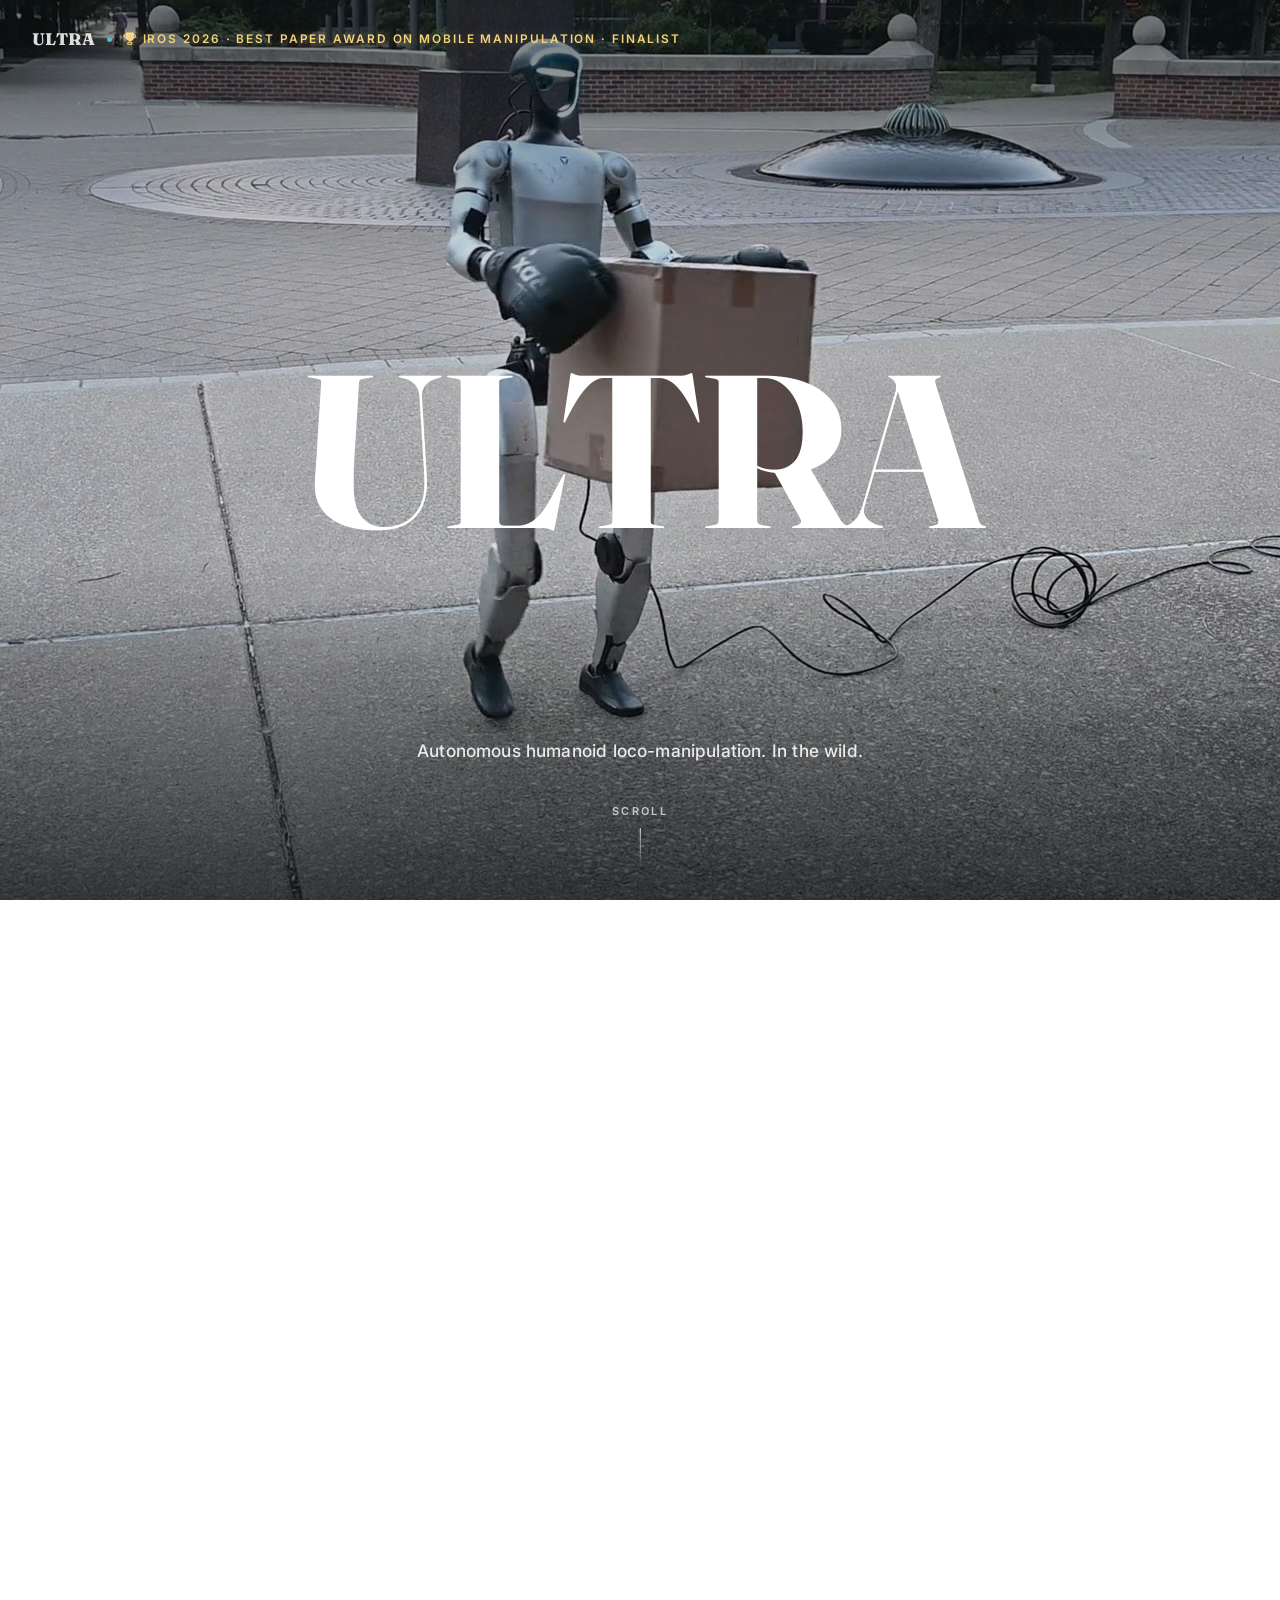
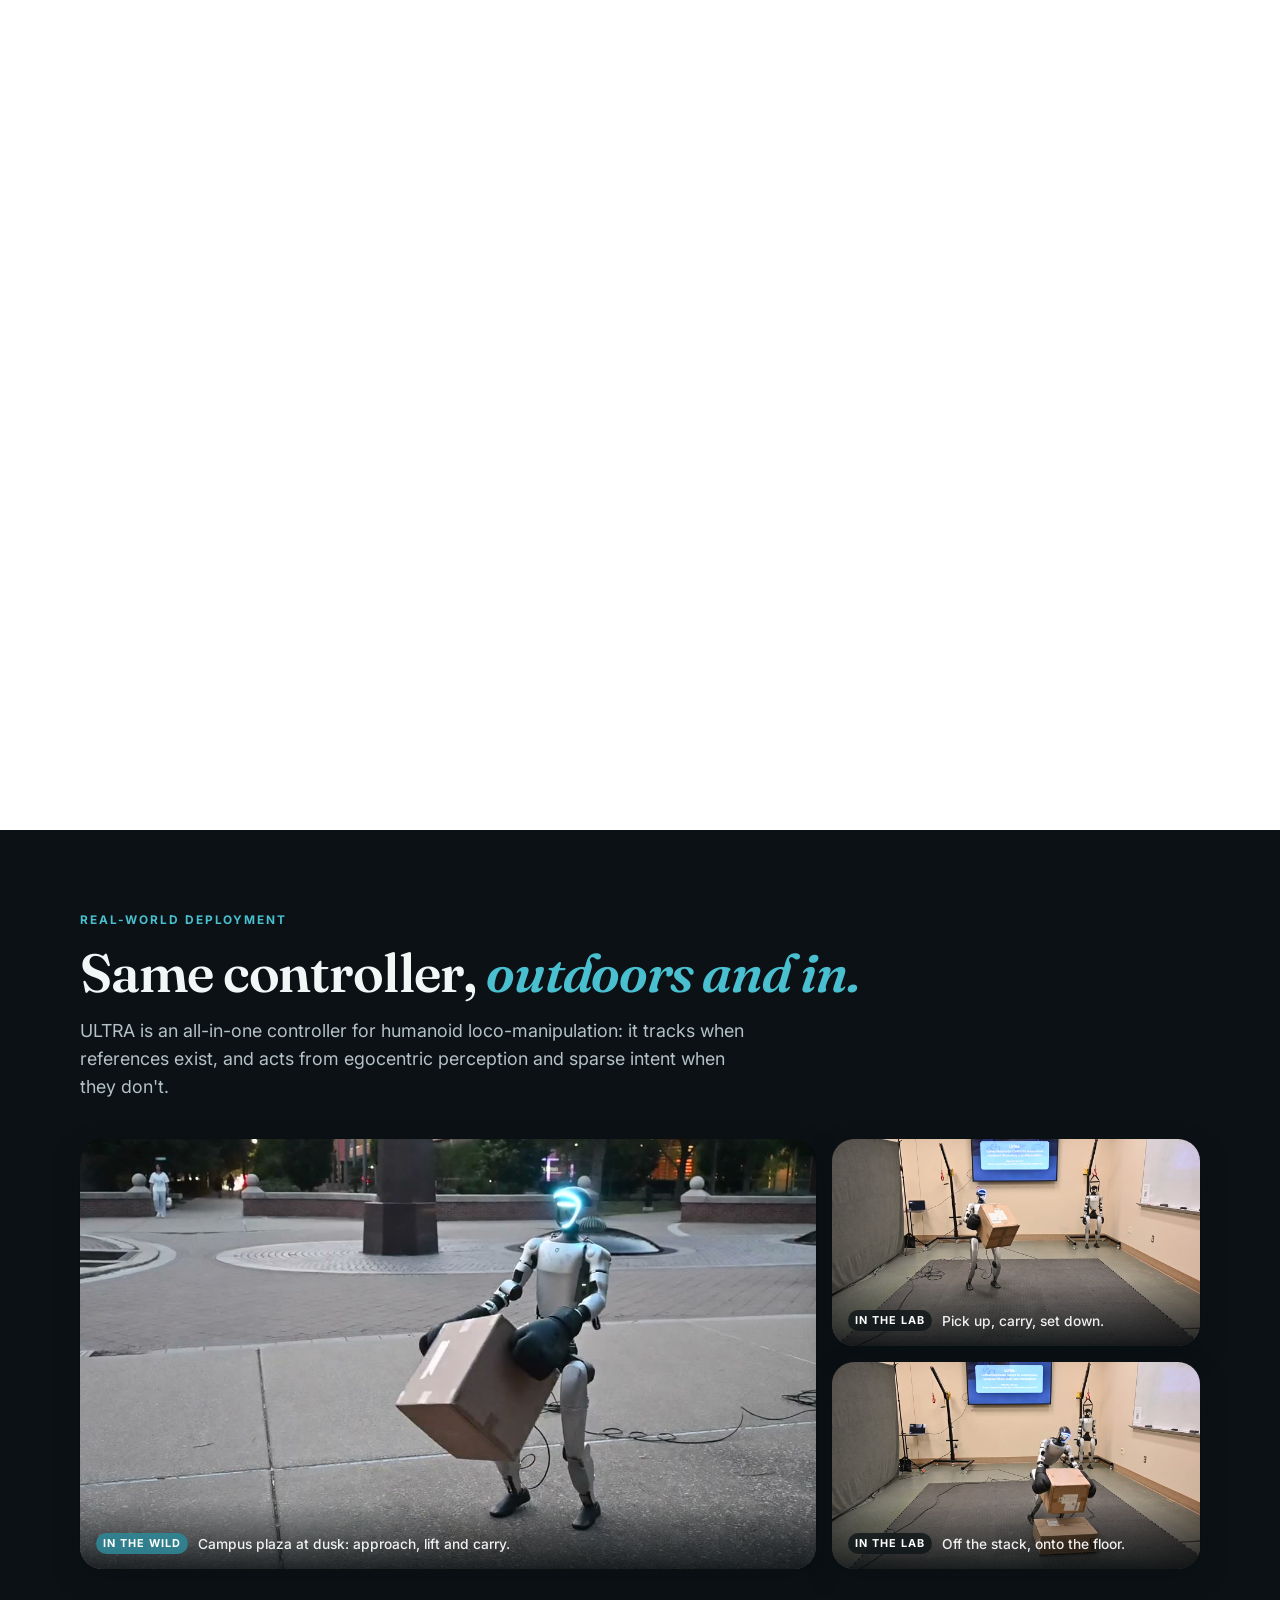
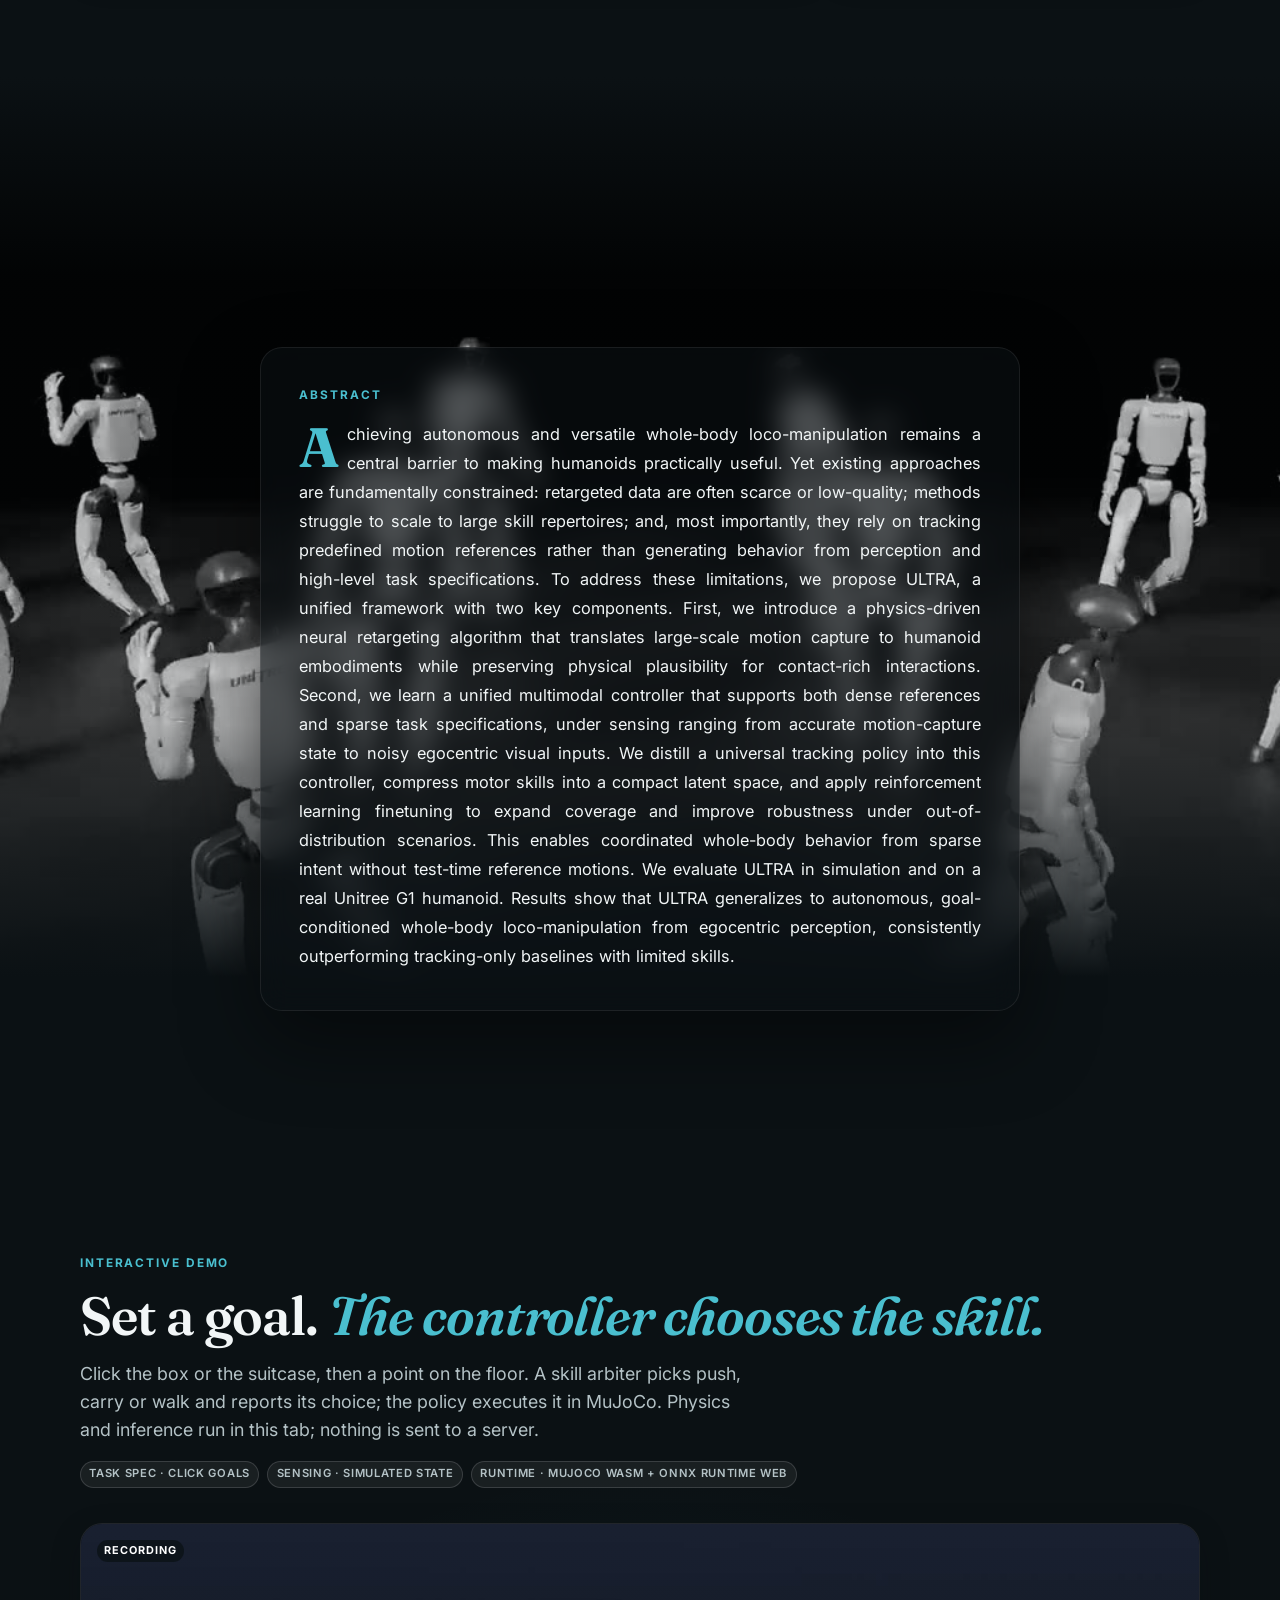
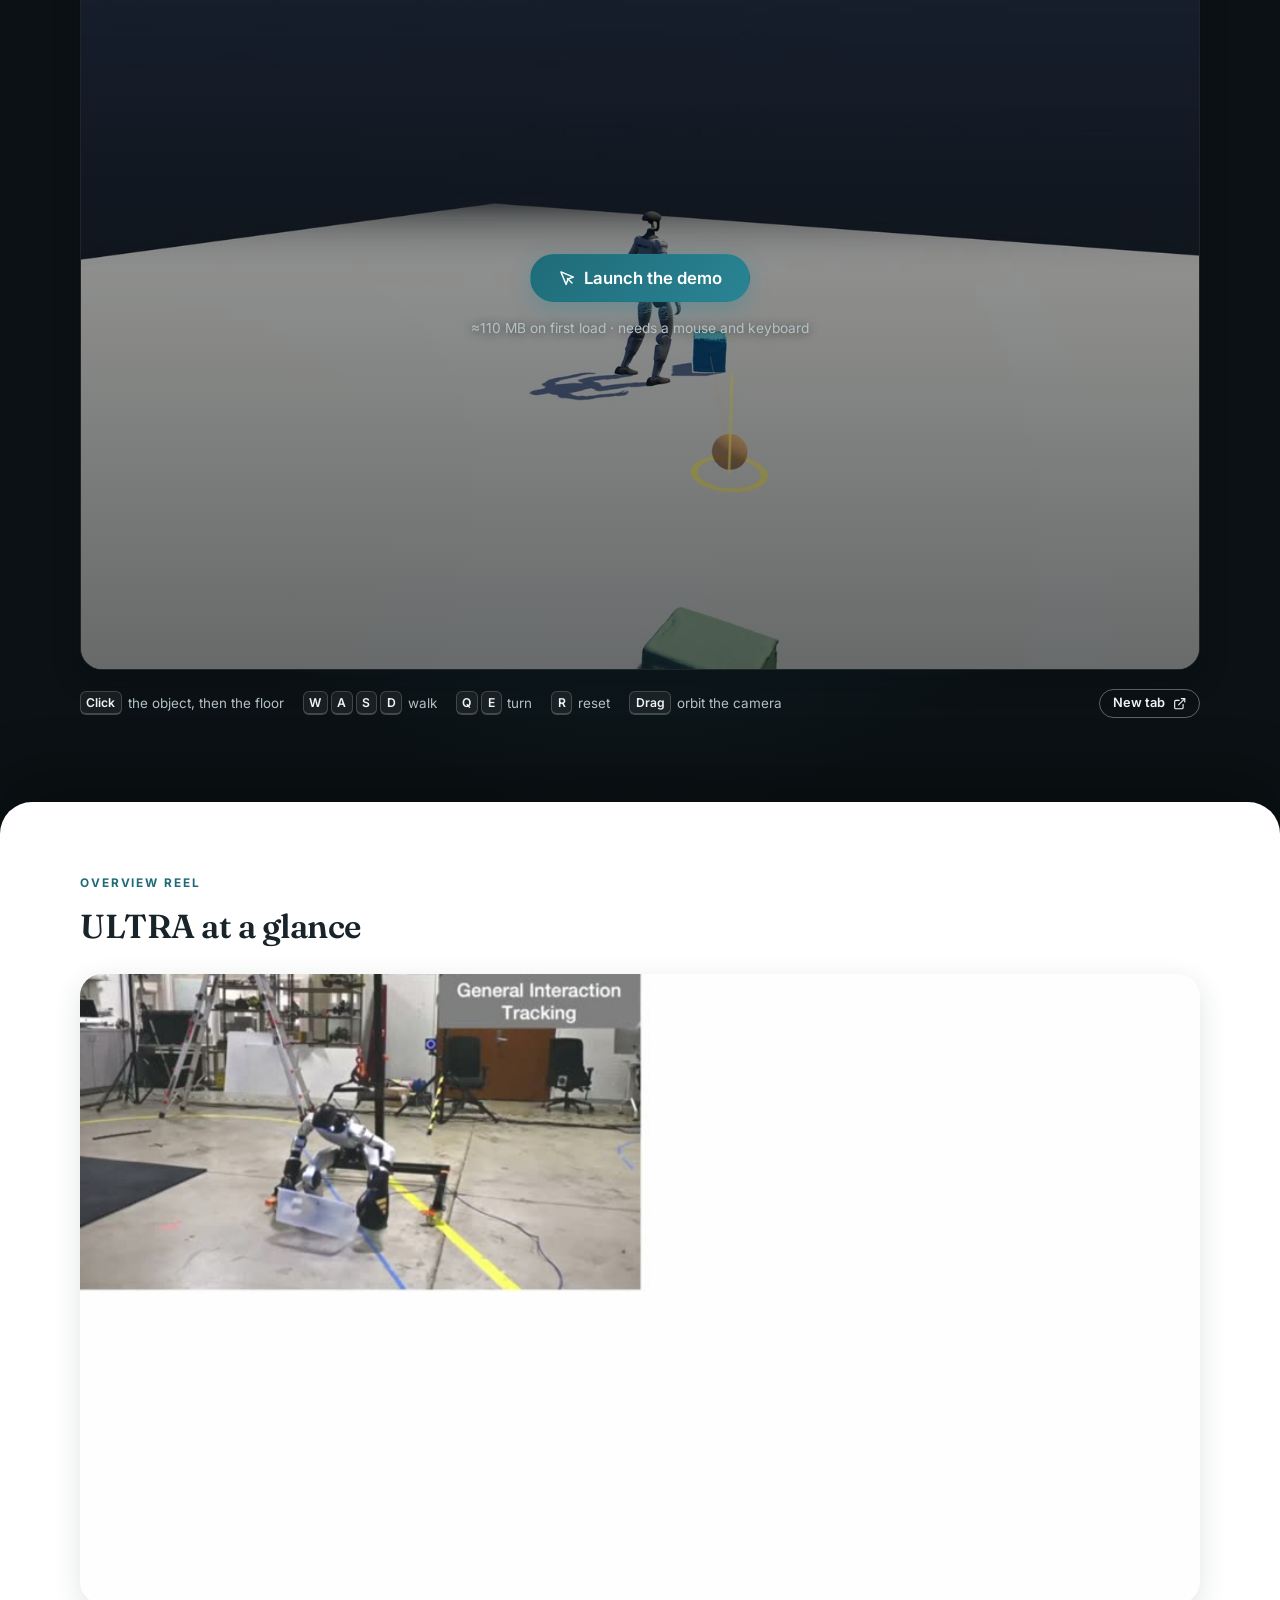
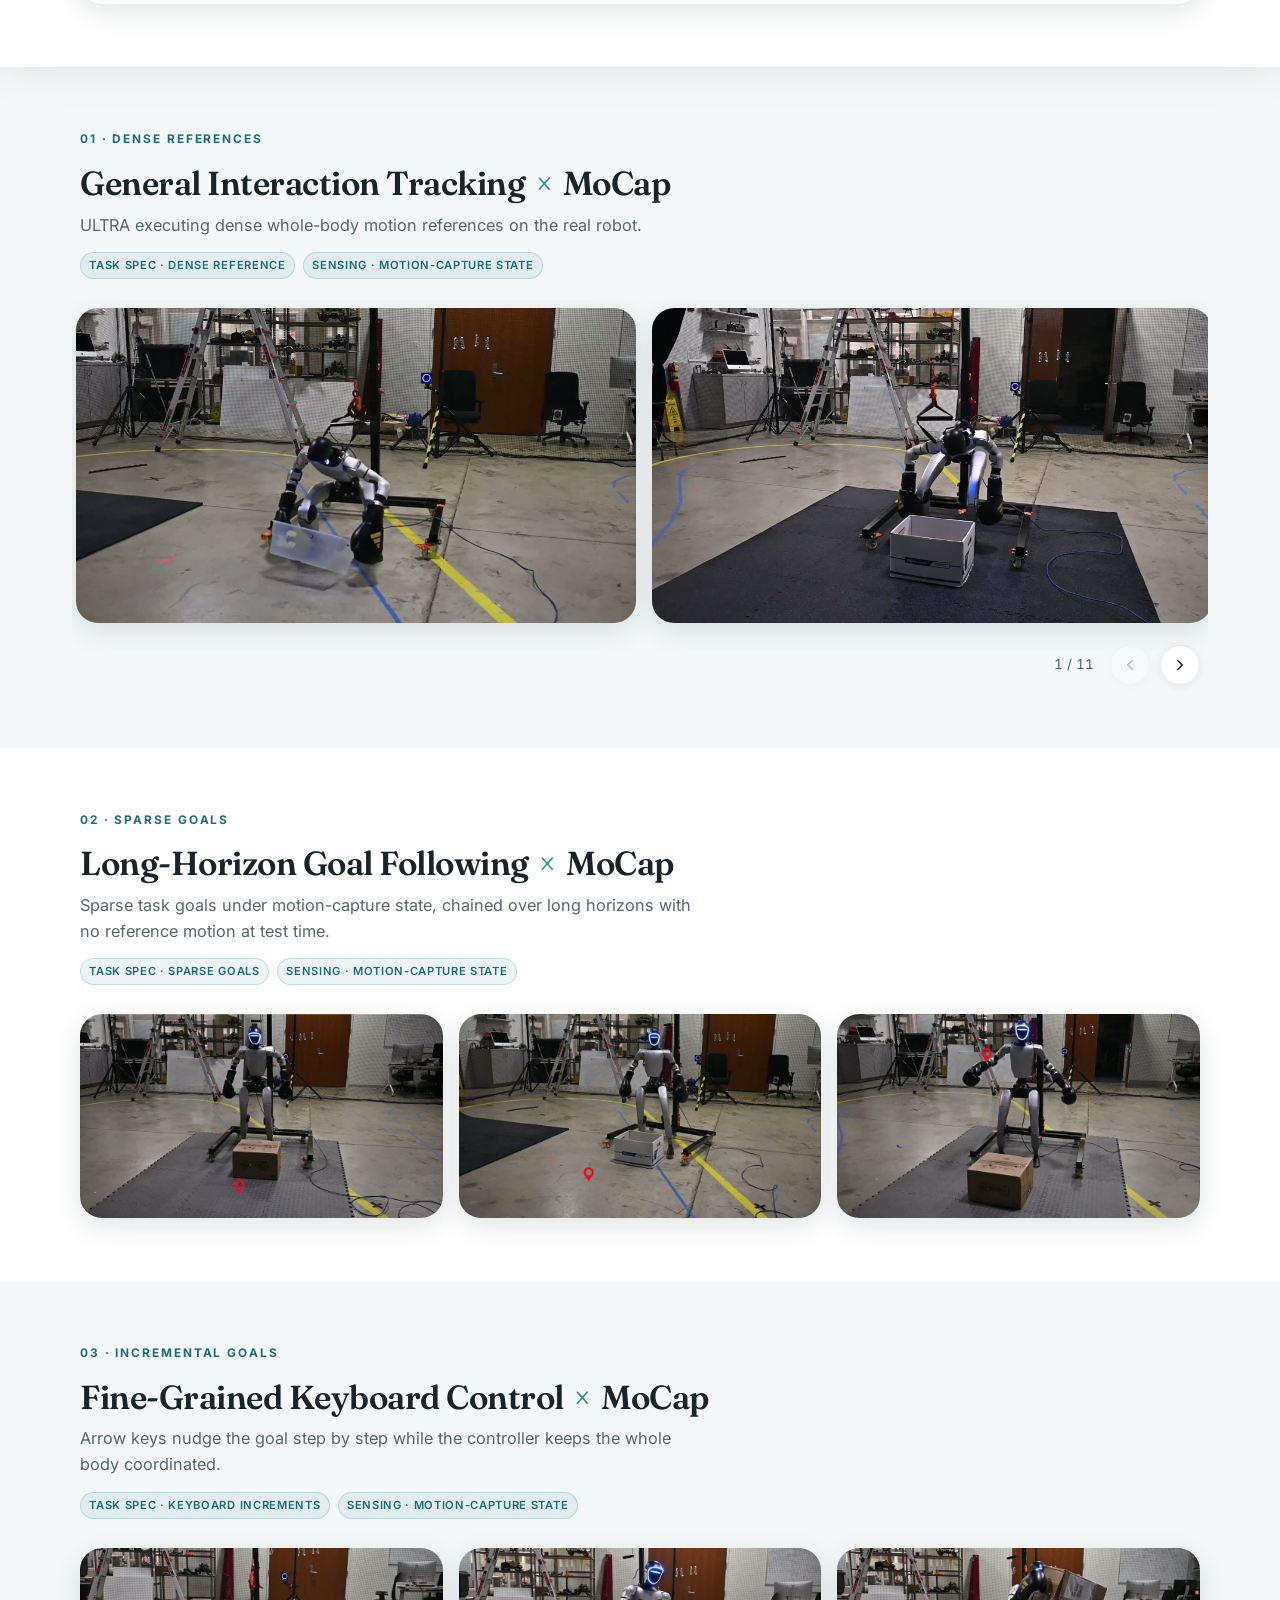
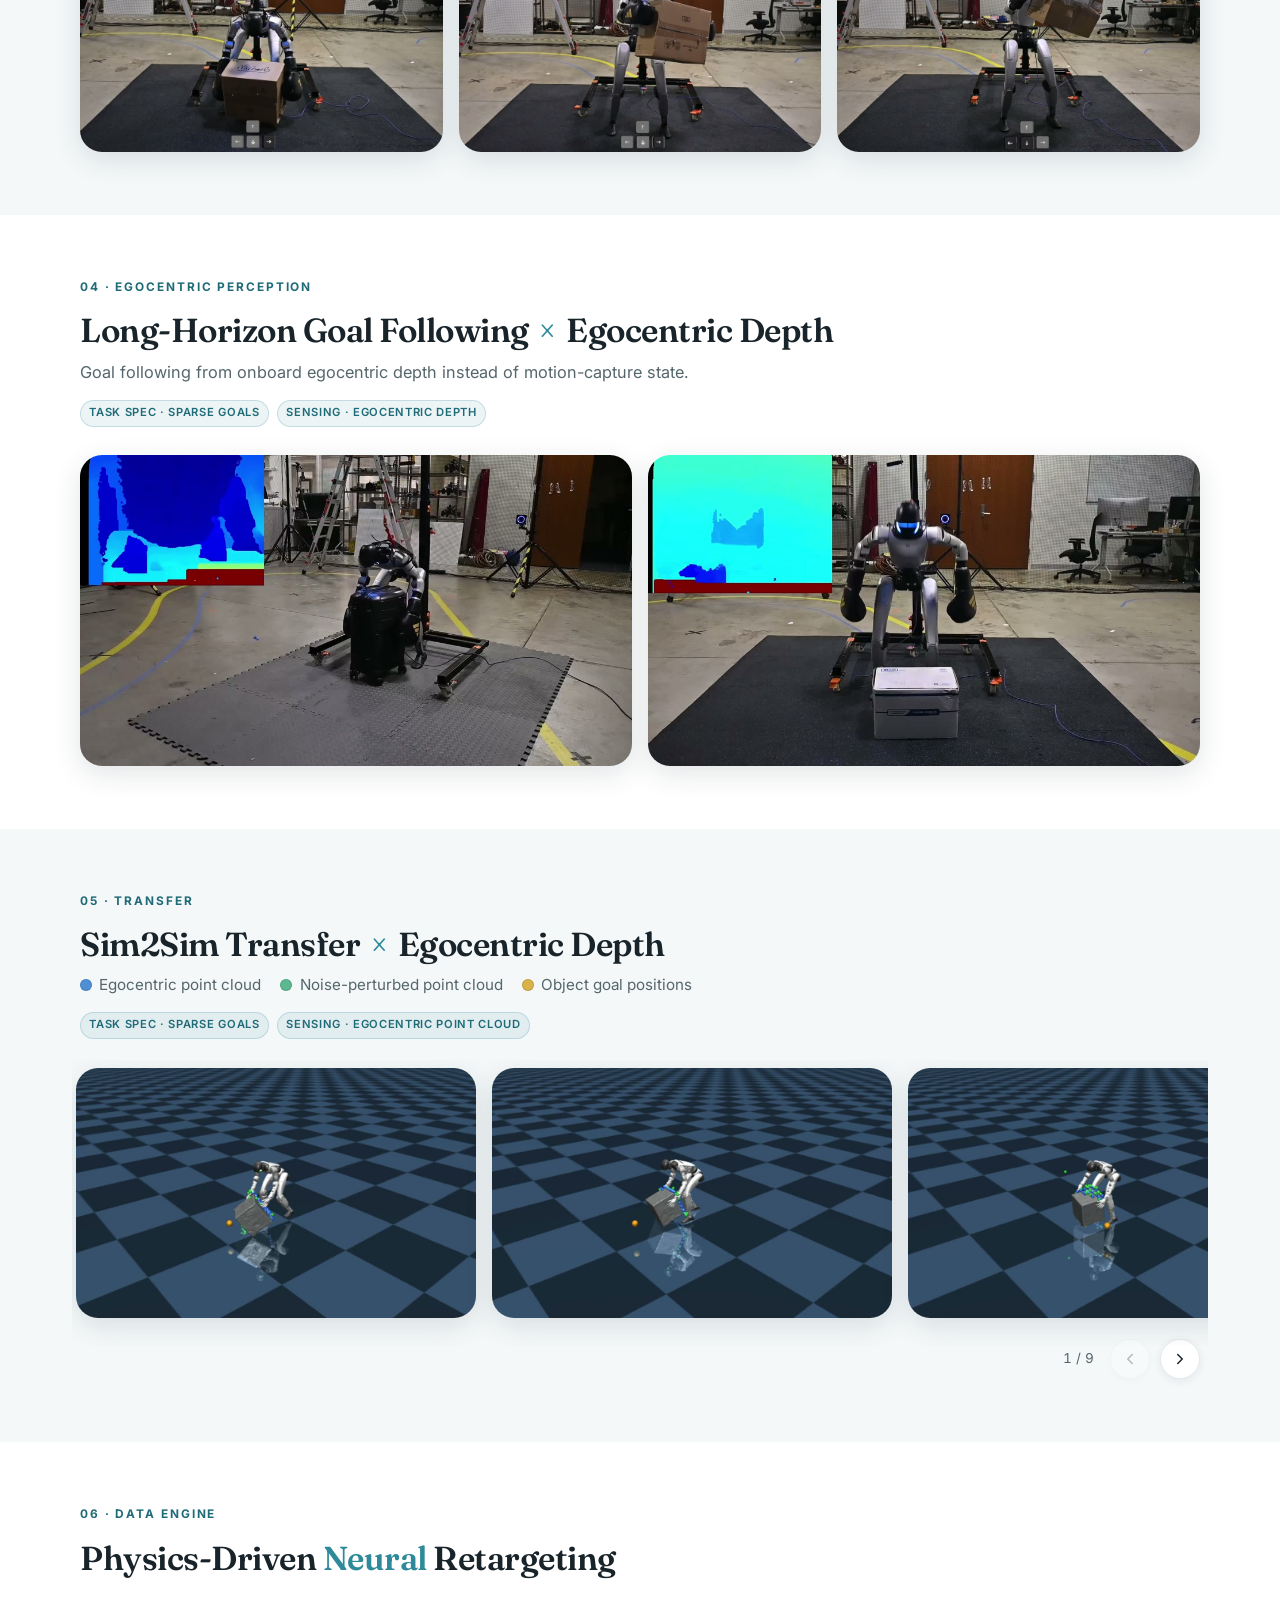
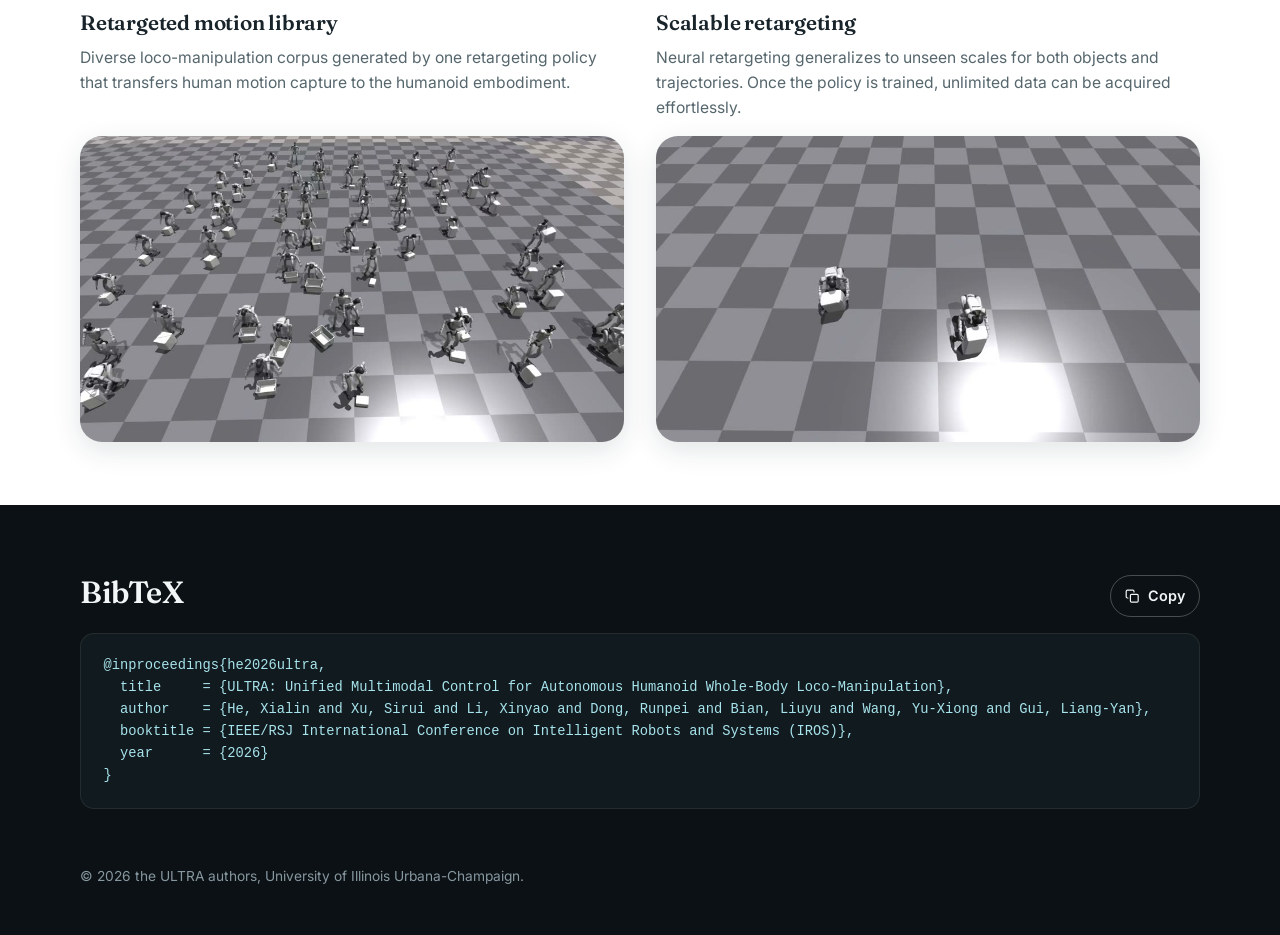
==== commit 57fa443f: "Add the interactive browser demo as #playground New dark section between the abstract and the overvi" ====
--- a/index.html
+++ b/index.html
@@ -158,12 +158,14 @@
     <div class="award reveal"><span class="venue-chip award-chip"><svg class="trophy" viewBox="0 0 24 24" aria-hidden="true"><path class="cup" d="M6 2h12v7a6 6 0 0 1-12 0V2z"/><path class="line" d="M6 5H4.5a2.5 2.5 0 0 0 0 5H6M18 5h1.5a2.5 2.5 0 0 1 0 5H18M12 15v3M8.5 21.5h7M10 18h4a1.5 1.5 0 0 1 1.5 1.5v2h-7v-2A1.5 1.5 0 0 1 10 18z"/></svg><span class="award-text"><span class="award-venue">IROS 2026</span><span class="award-sep">&middot;</span>Best Paper Award on Mobile Manipulation<span class="award-sep">&middot;</span><span class="award-status">Finalist</span></span></span></div>
     <p class="notes reveal"><sup>*</sup>Equal contribution &nbsp;&nbsp; <sup>&dagger;</sup>Equal advising</p>
     <div class="actions reveal">
-      <a class="btn btn-primary" href="static/pdfs/ULTRA.pdf" target="_blank" rel="noopener">
+      <a class="btn btn-primary" href="https://arxiv.org/pdf/2603.03279" target="_blank" rel="noopener">
         <svg viewBox="0 0 24 24" aria-hidden="true"><path d="M14 3H6a2 2 0 0 0-2 2v14a2 2 0 0 0 2 2h12a2 2 0 0 0 2-2V9z"/><path d="M14 3v6h6"/></svg>Paper</a>
       <a class="btn btn-ghost" href="https://arxiv.org/abs/2603.03279" target="_blank" rel="noopener">
         <svg viewBox="0 0 24 24" aria-hidden="true"><path d="M18 13v6a2 2 0 0 1-2 2H5a2 2 0 0 1-2-2V8a2 2 0 0 1 2-2h6"/><path d="M15 3h6v6"/><path d="M10 14 21 3"/></svg>arXiv</a>
       <a class="btn btn-ghost" href="#worlds">
         <svg viewBox="0 0 24 24" aria-hidden="true"><path d="M12 5v14"/><path d="m5 12 7 7 7-7"/></svg>Watch</a>
+      <a class="btn btn-ghost btn-live" href="#playground">
+        <svg viewBox="0 0 24 24" aria-hidden="true"><path d="M4 4l7.07 17 2.51-7.39L21 11.07z"/><path d="m13 13 6 6"/></svg>Interactive demo</a>
     </div>
   </div>
 </header>
@@ -207,6 +209,47 @@
     </div>
   </section>
 
+  <!-- ============ Interactive demo: MuJoCo + the policy in the browser (dark) ============ -->
+  <section class="playground" id="playground" aria-labelledby="playground-h">
+    <div class="wrap">
+      <p class="eyebrow light">Interactive demo</p>
+      <h2 id="playground-h" class="h-display">Set a goal. <em>The controller chooses the skill.</em></h2>
+      <p class="lede">Click the box or the suitcase, then a point on the floor. A skill arbiter picks push, carry or walk and reports its choice; the policy executes it in MuJoCo. Physics and inference run in this tab; nothing is sent to a server.</p>
+      <div class="tags on-ink"><span class="tag">Task spec &middot; click goals</span><span class="tag">Sensing &middot; simulated state</span><span class="tag">Runtime &middot; MuJoCo WASM + ONNX Runtime Web</span></div>
+
+      <div class="play" id="play" data-src="playground/index.html?profile=release&amp;embed=1">
+        <div class="play-frame" id="play-frame">
+          <video class="play-teaser" muted loop playsinline preload="none" poster="static/posters/playground.jpg" data-src="static/videos/playground/playground_loop.mp4" aria-hidden="true"></video>
+          <span class="chip chip-lab play-chip" id="play-chip" aria-hidden="true">Recording</span>
+          <div class="play-launch" id="play-launch">
+            <button class="btn btn-primary play-btn" id="play-btn" type="button">
+              <svg viewBox="0 0 24 24" aria-hidden="true"><path d="M4 4l7.07 17 2.51-7.39L21 11.07z"/><path d="m13 13 6 6"/></svg>Launch the demo</button>
+            <a class="btn btn-ghost play-open" href="playground/index.html?profile=release" target="_blank" rel="noopener">Open the demo in a new tab
+              <svg viewBox="0 0 24 24" aria-hidden="true"><path d="M18 13v6a2 2 0 0 1-2 2H5a2 2 0 0 1-2-2V8a2 2 0 0 1 2-2h6"/><path d="M15 3h6v6"/><path d="M10 14 21 3"/></svg></a>
+            <p class="play-loading" role="status" aria-live="polite"><i></i><span id="play-loading-text">Starting&hellip;</span></p>
+            <p class="play-error" id="play-error" role="alert"></p>
+            <p class="play-note" id="play-note">&asymp;110 MB on first load &middot; needs a mouse and keyboard</p>
+          </div>
+        </div>
+        <div class="play-bar">
+          <ul class="play-keys" aria-label="Controls">
+            <li><kbd>Click</kbd> the object, then the floor</li>
+            <li><kbd>W</kbd><kbd>A</kbd><kbd>S</kbd><kbd>D</kbd> walk</li>
+            <li><kbd>Q</kbd><kbd>E</kbd> turn</li>
+            <li><kbd>R</kbd> reset</li>
+            <li><kbd>Drag</kbd> orbit the camera</li>
+          </ul>
+          <div class="play-tools">
+            <span class="play-status" id="play-status"></span>
+            <button class="btn btn-ghost btn-sm" id="play-full" type="button" hidden>Fullscreen</button>
+            <a class="btn btn-ghost btn-sm" href="playground/index.html?profile=release" target="_blank" rel="noopener">New tab
+              <svg viewBox="0 0 24 24" aria-hidden="true"><path d="M18 13v6a2 2 0 0 1-2 2H5a2 2 0 0 1-2-2V8a2 2 0 0 1 2-2h6"/><path d="M15 3h6v6"/><path d="M10 14 21 3"/></svg></a>
+          </div>
+        </div>
+      </div>
+    </div>
+  </section>
+
   <!-- ============ Overview reel ============ -->
   <section class="section sheet" id="overview" aria-labelledby="overview-h">
     <div class="wrap">
@@ -386,6 +429,7 @@
 <nav class="rail" id="rail" aria-label="Page sections">
   <a href="#worlds"><span>Real world</span></a>
   <a href="#abstract"><span>Abstract</span></a>
+  <a href="#playground"><span>Interactive demo</span></a>
   <a href="#overview"><span>Overview</span></a>
   <a href="#tracking"><span>Tracking</span></a>
   <a href="#goal-mocap"><span>Goal following</span></a>
--- a/static/css/index.css
+++ b/static/css/index.css
@@ -138,7 +138,7 @@
 .btn svg { width: 1.05em; height: 1.05em; fill: none; stroke: currentColor; stroke-width: 2; stroke-linecap: round; stroke-linejoin: round; }
 .btn-primary { background: linear-gradient(135deg, #1f6b78, #2a8494); color: #fff; box-shadow: 0 6px 20px rgba(46, 138, 154, .38); }
 .btn-primary:hover { transform: translateY(-2px); box-shadow: 0 10px 26px rgba(74, 191, 207, .48); }
-.btn-ghost { border-color: rgba(255, 255, 255, .35); color: var(--on-ink); }
+.btn-ghost { border-color: rgba(255, 255, 255, .35); color: var(--on-ink); background: transparent; } /* also resets the UA <button> face */
 .btn-ghost:hover { border-color: var(--teal-2); color: var(--teal-2); transform: translateY(-2px); }
 
 /* ---- animated stage (JS + desktop + motion OK) ---- */
@@ -256,7 +256,7 @@
   position: absolute; inset: 0; pointer-events: none;
   background: linear-gradient(180deg, var(--ink) 0%, rgba(11, 17, 20, .2) 22%, rgba(11, 17, 20, .2) 72%, var(--ink) 100%);
 }
-.scene-content { position: relative; margin-top: -100vh; padding: 30vh 0 34vh; }
+.scene-content { position: relative; margin-top: -100vh; padding: 30vh 0 22vh; }
 .glass {
   padding: clamp(1.6rem, 3vw, 2.6rem);
   background: rgba(11, 17, 20, .58);
@@ -438,3 +438,85 @@
   html.stage-anim .stage-video, html.stage-anim .stage-title { position: static; transform: none !important; }
   .clip { box-shadow: none; }
 }
+
+/* --------------------------------------------------------------------------
+   Interactive demo (dark). The MuJoCo iframe is created only when the visitor
+   clicks Launch; until then the card is a poster + muted teaser loop.
+   -------------------------------------------------------------------------- */
+.playground {
+  position: relative; background: var(--ink); color: var(--on-ink); overflow: hidden;
+  padding: clamp(2rem, 5vh, 4rem) 0 calc(clamp(4rem, 9vh, 7rem) + 32px); /* +32px: the light sheet below overlaps by that much */
+}
+.playground::before {
+  content: ""; position: absolute; inset: 0; pointer-events: none;
+  background: radial-gradient(60% 55% at 50% 60%, rgba(46, 138, 154, .16), transparent 70%);
+}
+.playground .wrap { position: relative; }
+.playground .lede { margin-bottom: 1.1rem; }
+.tags.on-ink { margin-bottom: 2.2rem; }
+.tags.on-ink .tag { color: var(--on-ink-2); background: rgba(255, 255, 255, .06); border-color: rgba(255, 255, 255, .14); }
+.btn-live svg { fill: currentColor; stroke-width: 1.6; }
+
+.play { width: min(100%, calc((100vh - 7rem) * 1.5)); margin-inline: auto; } /* the whole frame always fits the viewport height */
+.play-frame {
+  position: relative; aspect-ratio: 3 / 2; overflow: hidden; border-radius: var(--r-lg);
+  background: #0e1218; border: 1px solid rgba(255, 255, 255, .08); box-shadow: var(--shadow-card); transform: translateZ(0);
+}
+.play-frame iframe, .play-teaser { position: absolute; inset: 0; width: 100%; height: 100%; border: 0; display: block; }
+.play-teaser { object-fit: cover; background: #0e1218; transition: opacity .6s, visibility .6s; }
+.play-chip { position: absolute; top: 1rem; left: 1rem; z-index: 3; transition: opacity .3s, visibility .3s; }
+.play.is-live .play-chip { opacity: 0; visibility: hidden; }
+.play-launch {
+  position: absolute; inset: 0; z-index: 2; display: flex; flex-direction: column; align-items: center; justify-content: center; gap: .9rem;
+  text-align: center; padding: 1rem;
+  background: linear-gradient(180deg, rgba(11, 17, 20, .12), rgba(11, 17, 20, .5));
+  transition: opacity .6s, visibility .6s;
+}
+.play-launch .btn { font-size: 1.05rem; padding: .85em 1.6em; }
+.play-open, .play-loading, .play-error { display: none; }
+.play-error { margin: 0; max-width: 46ch; font-size: .95rem; color: var(--on-ink); }
+.play-error b { color: #ffb4a8; }
+.play.is-error .play-btn, .play.is-error .play-loading { display: none; }
+.play.is-error .play-error, .play.is-error .play-open { display: inline-flex; }
+.play.is-error .play-error { display: block; }
+.play.is-error .play-launch { background: linear-gradient(180deg, rgba(11, 17, 20, .55), rgba(11, 17, 20, .8)); }
+.play-tools [hidden] { display: none !important; }
+.play-loading { align-items: center; gap: .6rem; margin: 0; font-weight: 500; font-size: 1rem; color: var(--on-ink); }
+.play-loading i { width: 9px; height: 9px; border-radius: 50%; background: var(--teal-2); box-shadow: 0 0 12px var(--teal-2); animation: pulse 1.2s ease-in-out infinite; }
+@keyframes pulse { 0%, 100% { opacity: .35; transform: scale(.75); } 50% { opacity: 1; transform: none; } }
+.play-note { margin: 0; font-size: .86rem; color: var(--on-ink-2); text-shadow: 0 1px 8px rgba(0, 0, 0, .6); }
+
+.play.is-loading .play-btn { display: none; }
+.play.is-loading .play-loading { display: inline-flex; }
+.play.is-live .play-launch, .play.is-live .play-teaser { opacity: 0; visibility: hidden; pointer-events: none; }
+.play.is-link .play-btn, .play.is-link .play-keys, .play.is-link .play-tools, .play.is-link .play-loading { display: none; }
+.play.is-link .play-open { display: inline-flex; }
+
+.play-bar { display: flex; justify-content: space-between; align-items: center; gap: .8rem 1.2rem; flex-wrap: wrap; margin-top: 1rem; min-height: 2.2rem; }
+.play-keys { list-style: none; margin: 0; padding: 0; display: flex; flex-wrap: wrap; gap: .45rem 1.2rem; font-size: .84rem; color: var(--on-ink-2); }
+.play-keys li { display: inline-flex; align-items: center; gap: .35rem; }
+.play-keys kbd {
+  display: inline-block; min-width: 1.7em; padding: .12em .45em; border-radius: 6px; text-align: center;
+  border: 1px solid rgba(255, 255, 255, .18); border-bottom-width: 2px; background: rgba(255, 255, 255, .06);
+  font: 600 .76rem/1.5 var(--sans); color: var(--on-ink);
+}
+.play-keys kbd + kbd { margin-left: -.15rem; }
+.play-tools { display: flex; align-items: center; gap: .6rem; margin-left: auto; }
+.play-status { font-family: 'SF Mono', ui-monospace, Menlo, Consolas, monospace; font-size: .78rem; color: var(--on-ink-3); font-variant-numeric: tabular-nums; }
+.play-status:empty { display: none; }
+.btn-sm { font-size: .8rem; padding: .55em 1em; }
+.play-frame:fullscreen, .play-frame:-webkit-full-screen { border-radius: 0; border: 0; }
+.playground :focus-visible { outline-color: var(--teal-2); }
+
+@media (max-width: 900px) {
+  .play { width: 100%; min-width: 0; }
+  .play-launch .btn { font-size: .95rem; }
+}
+@media (max-width: 600px) {
+  .playground { padding-top: 1rem; }
+  .play-note { font-size: .8rem; }
+}
+@media print {
+  .playground { background: #fff !important; color: #000 !important; }
+  .play-launch, .play-bar { display: none !important; }
+}
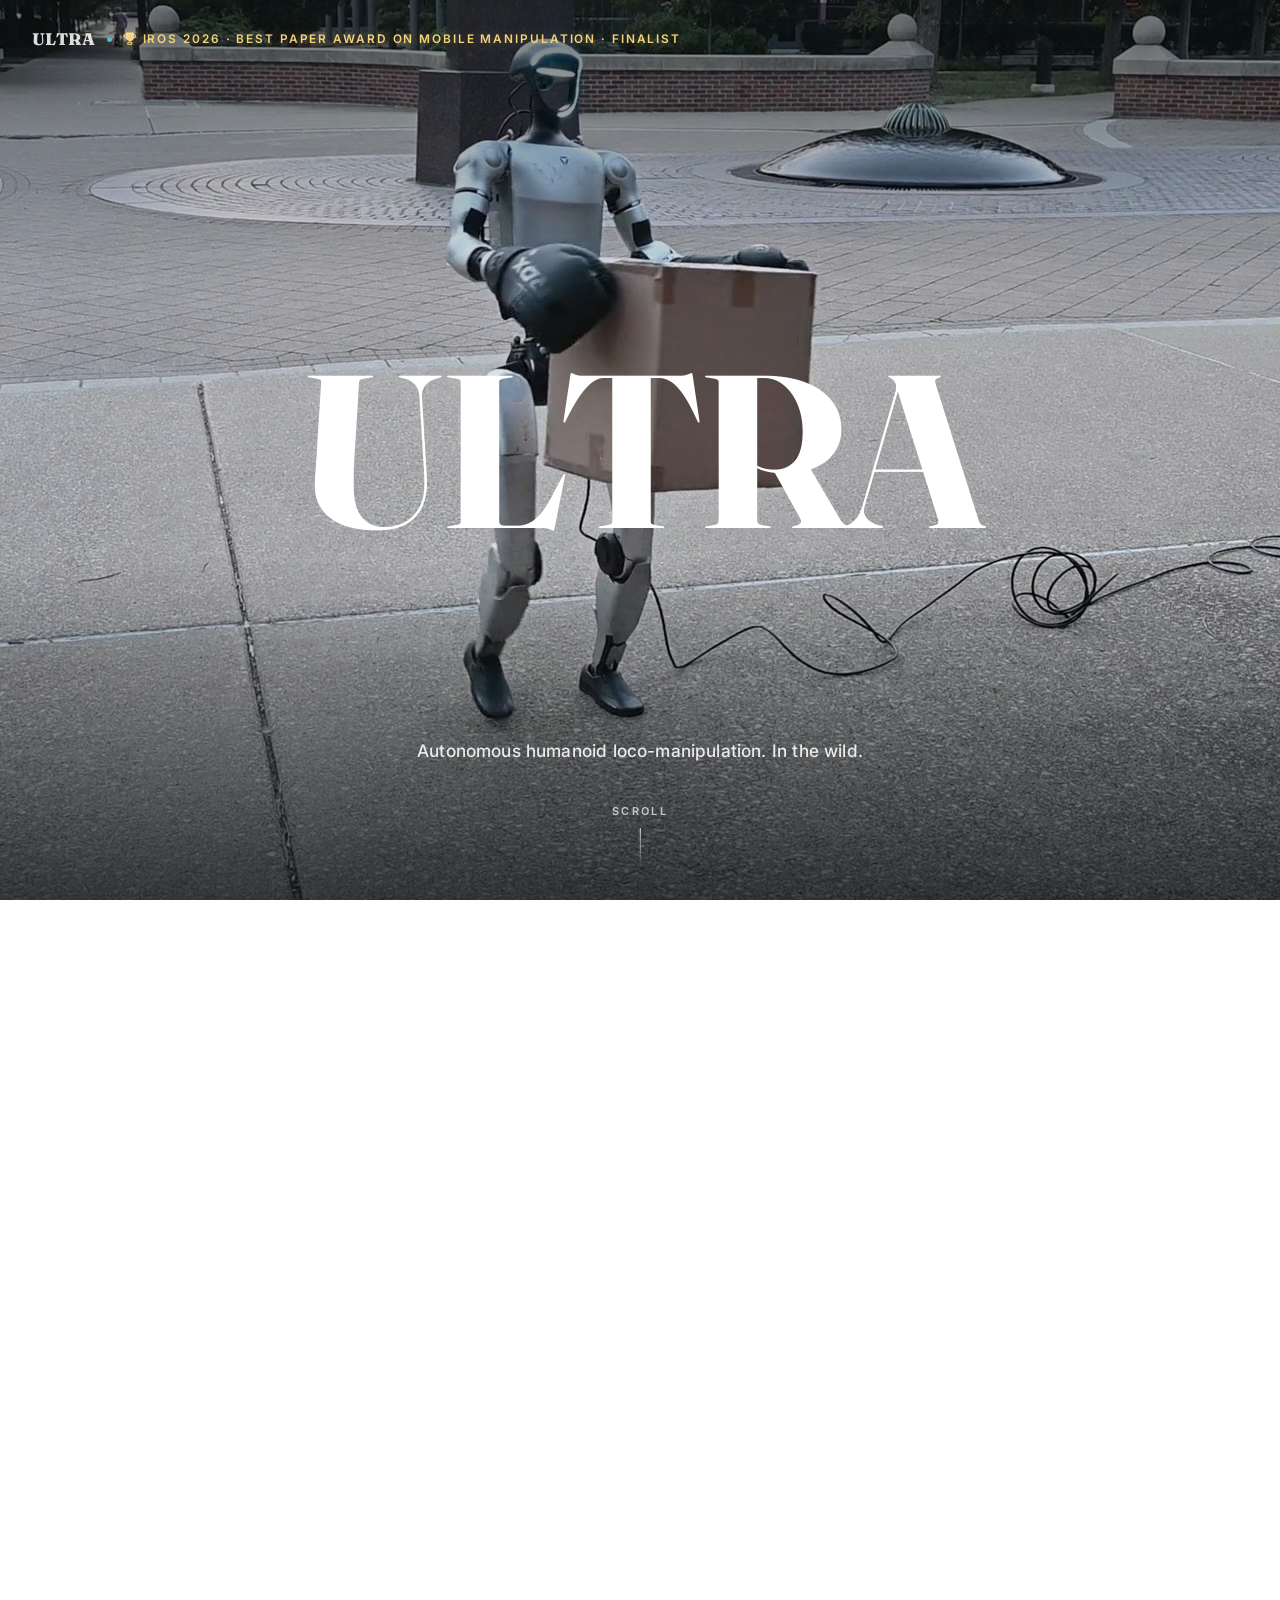
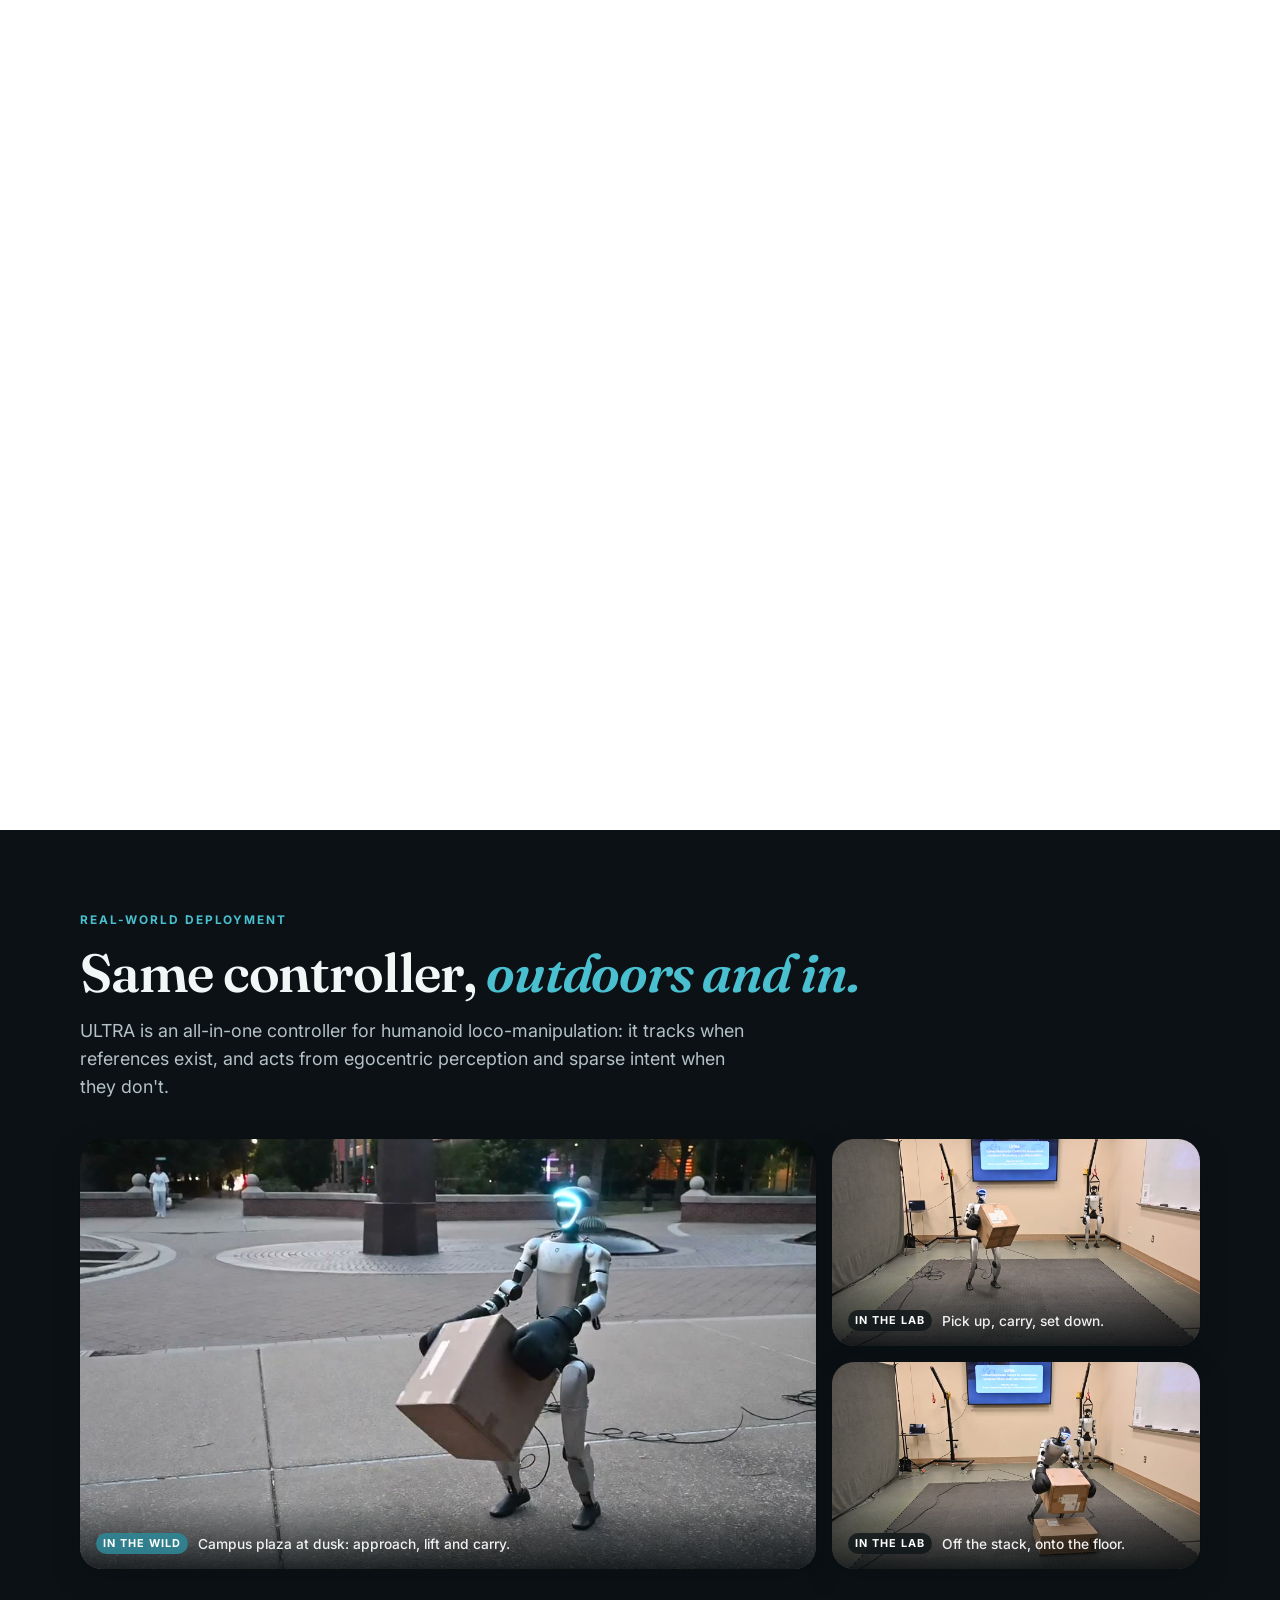
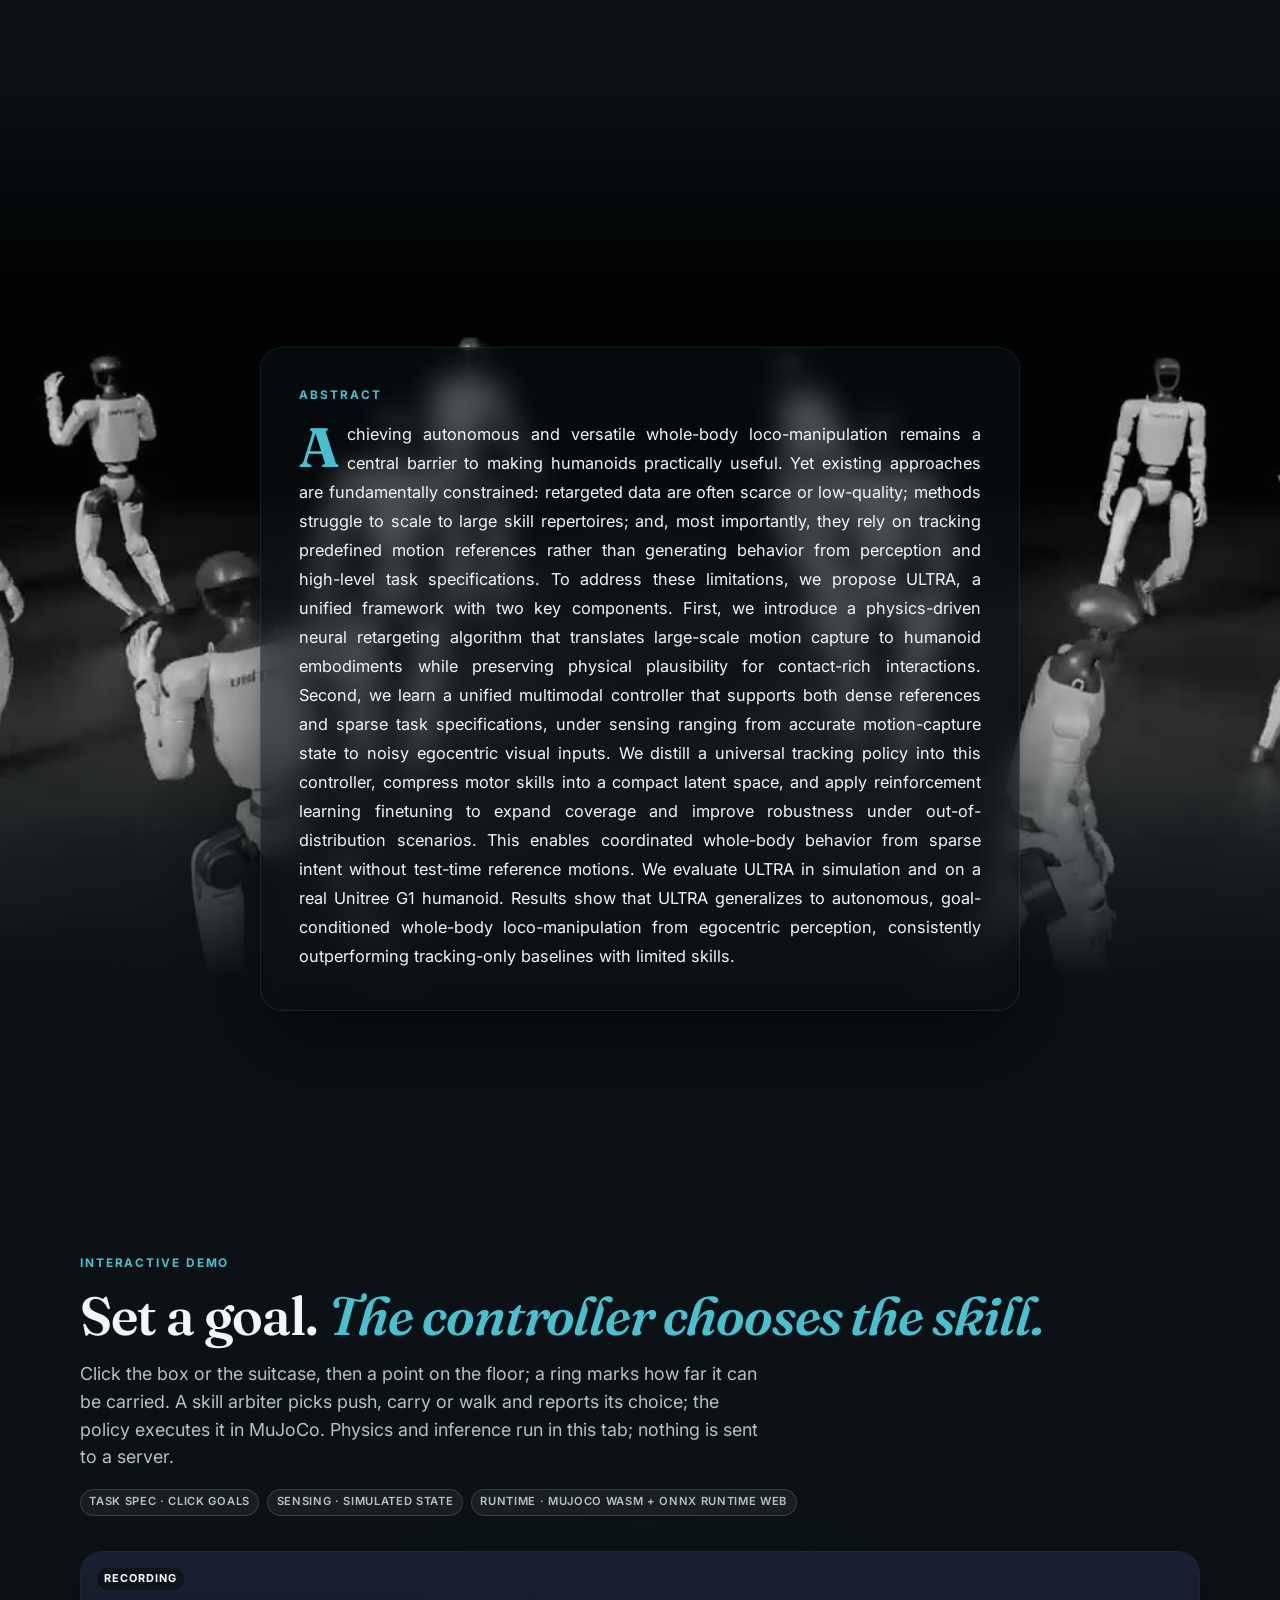
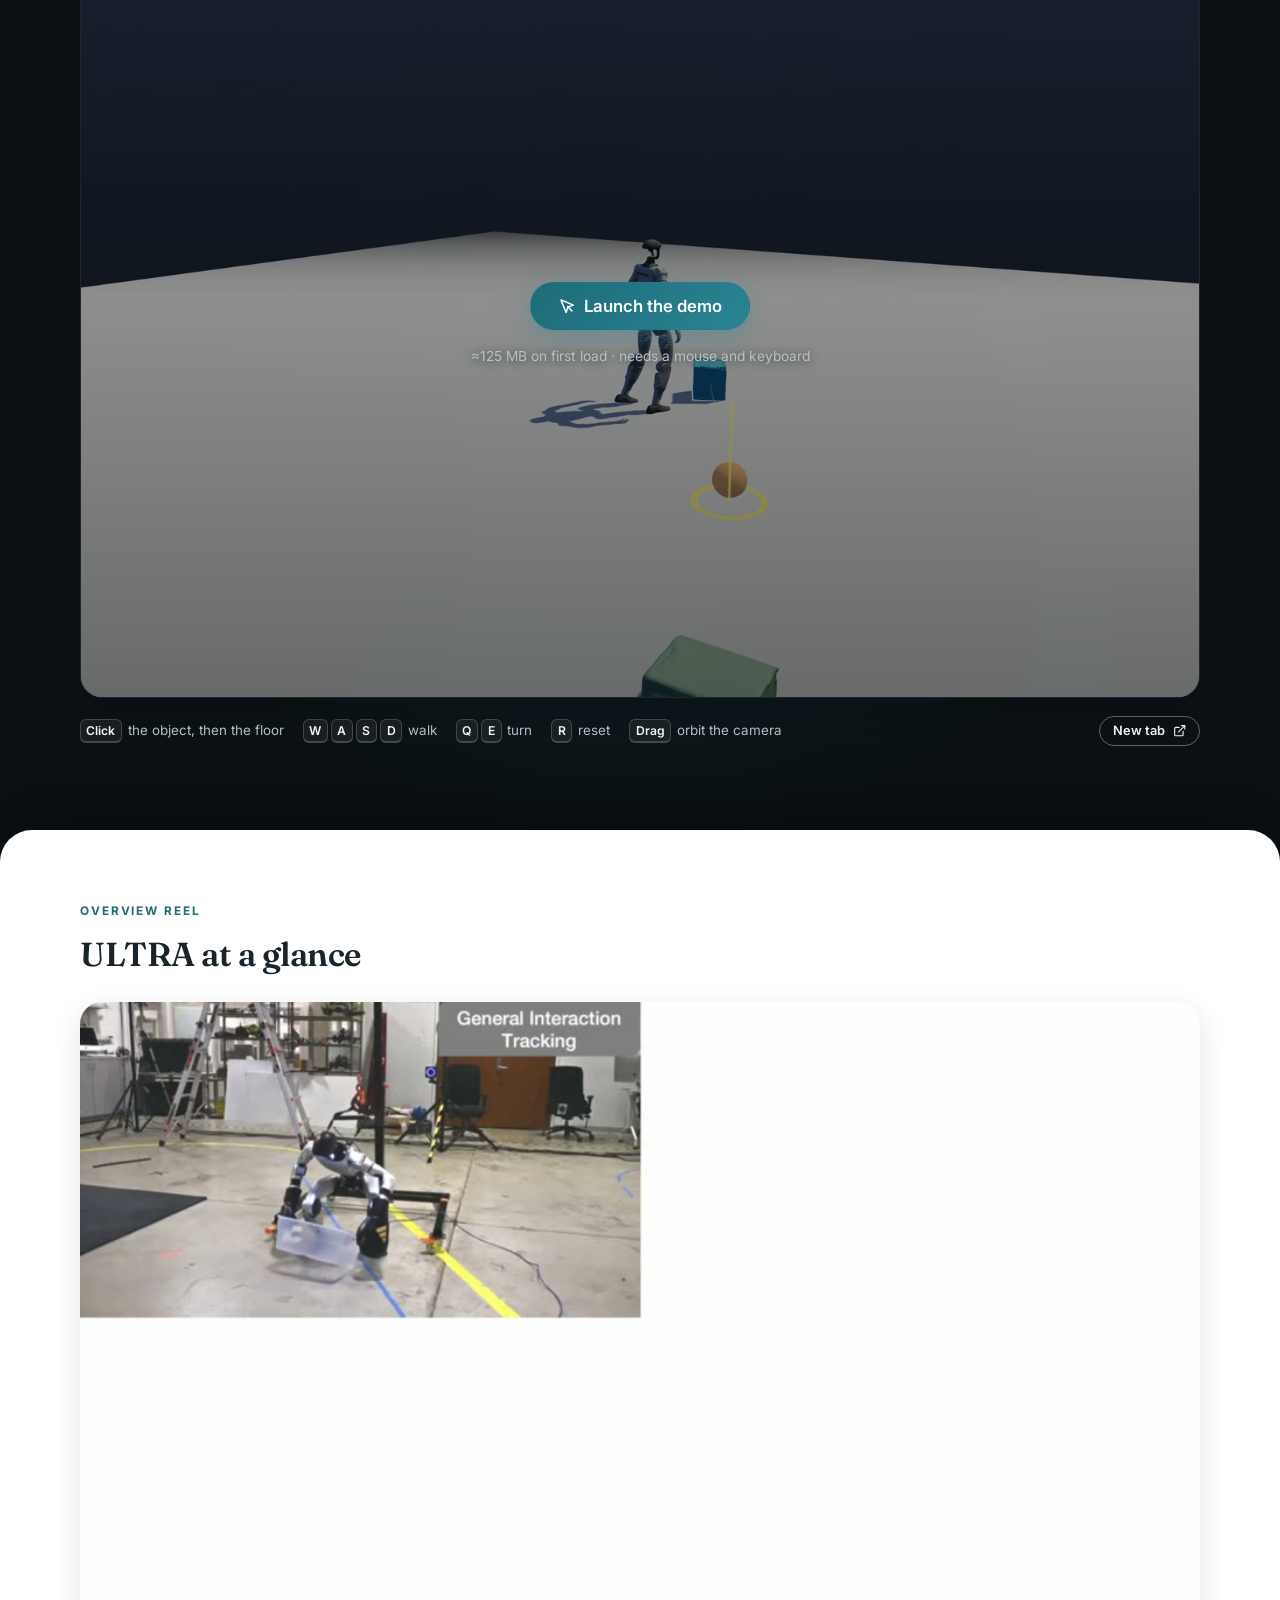
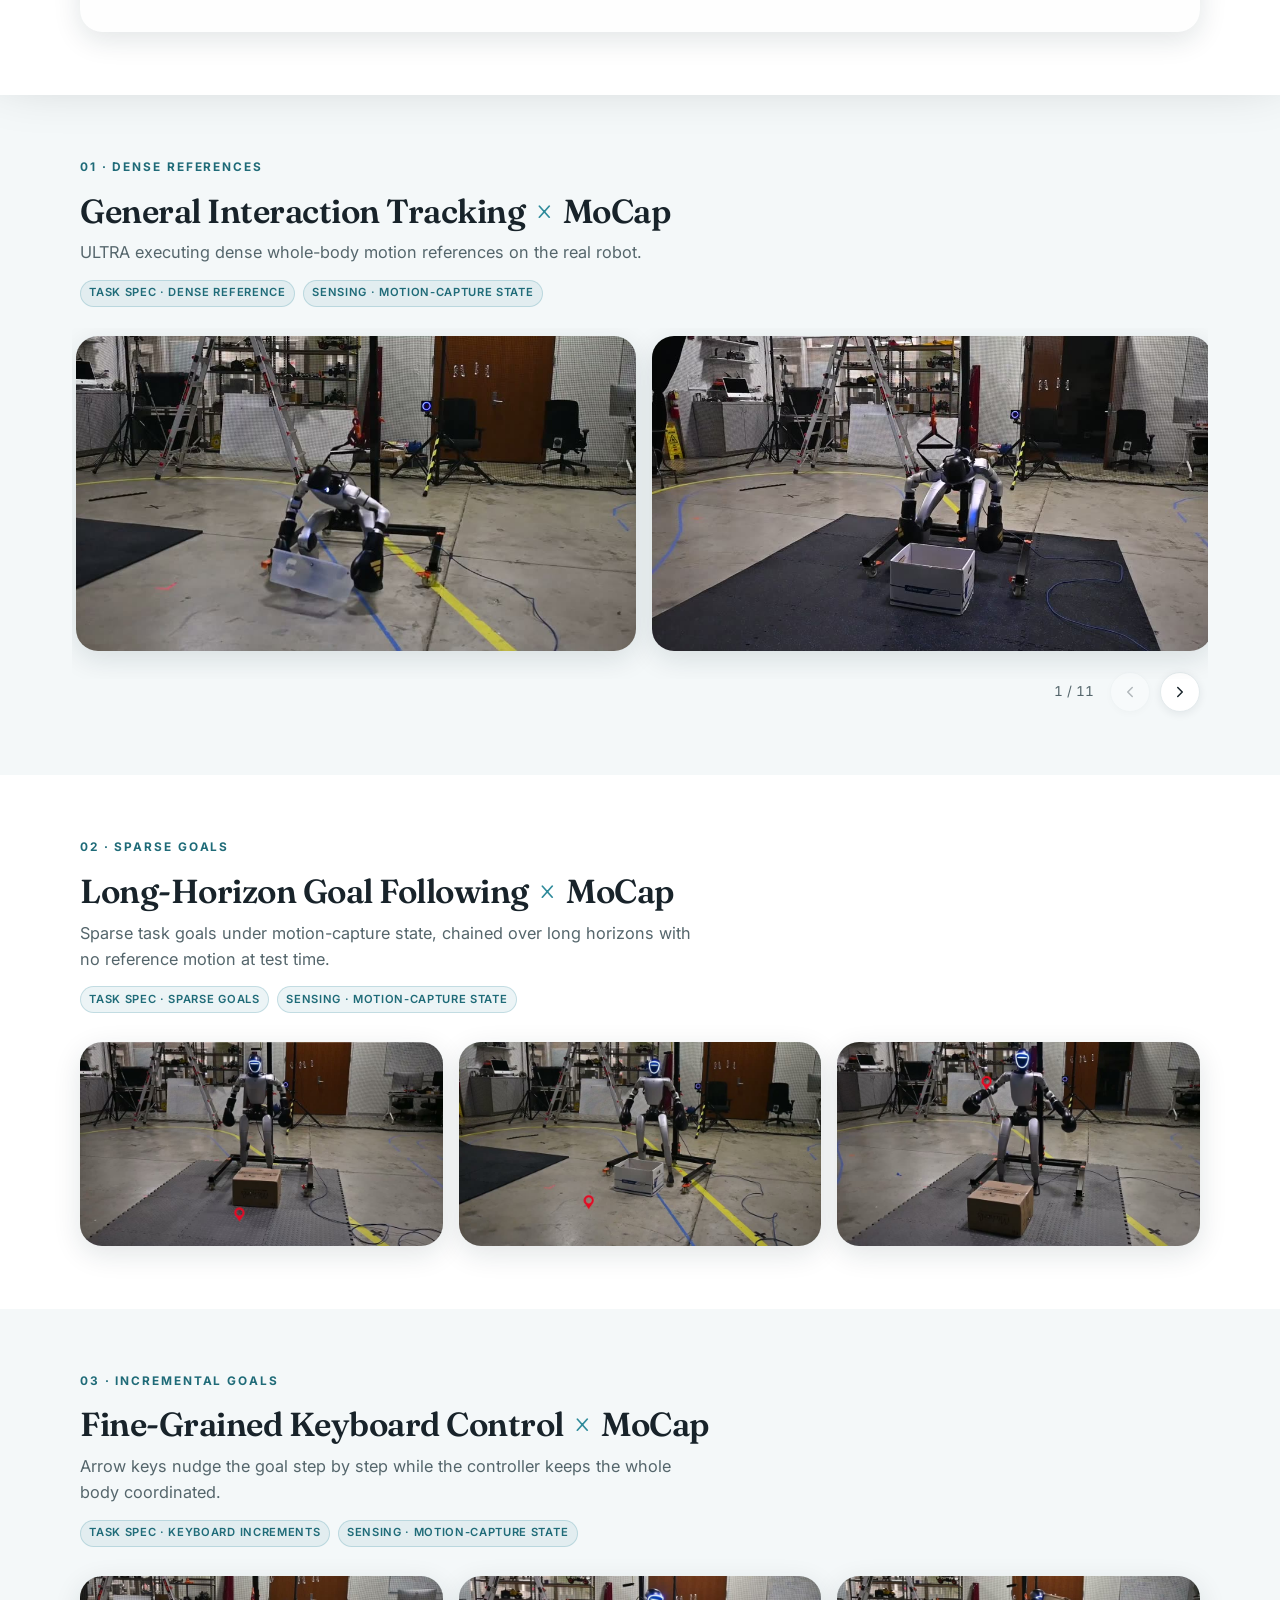
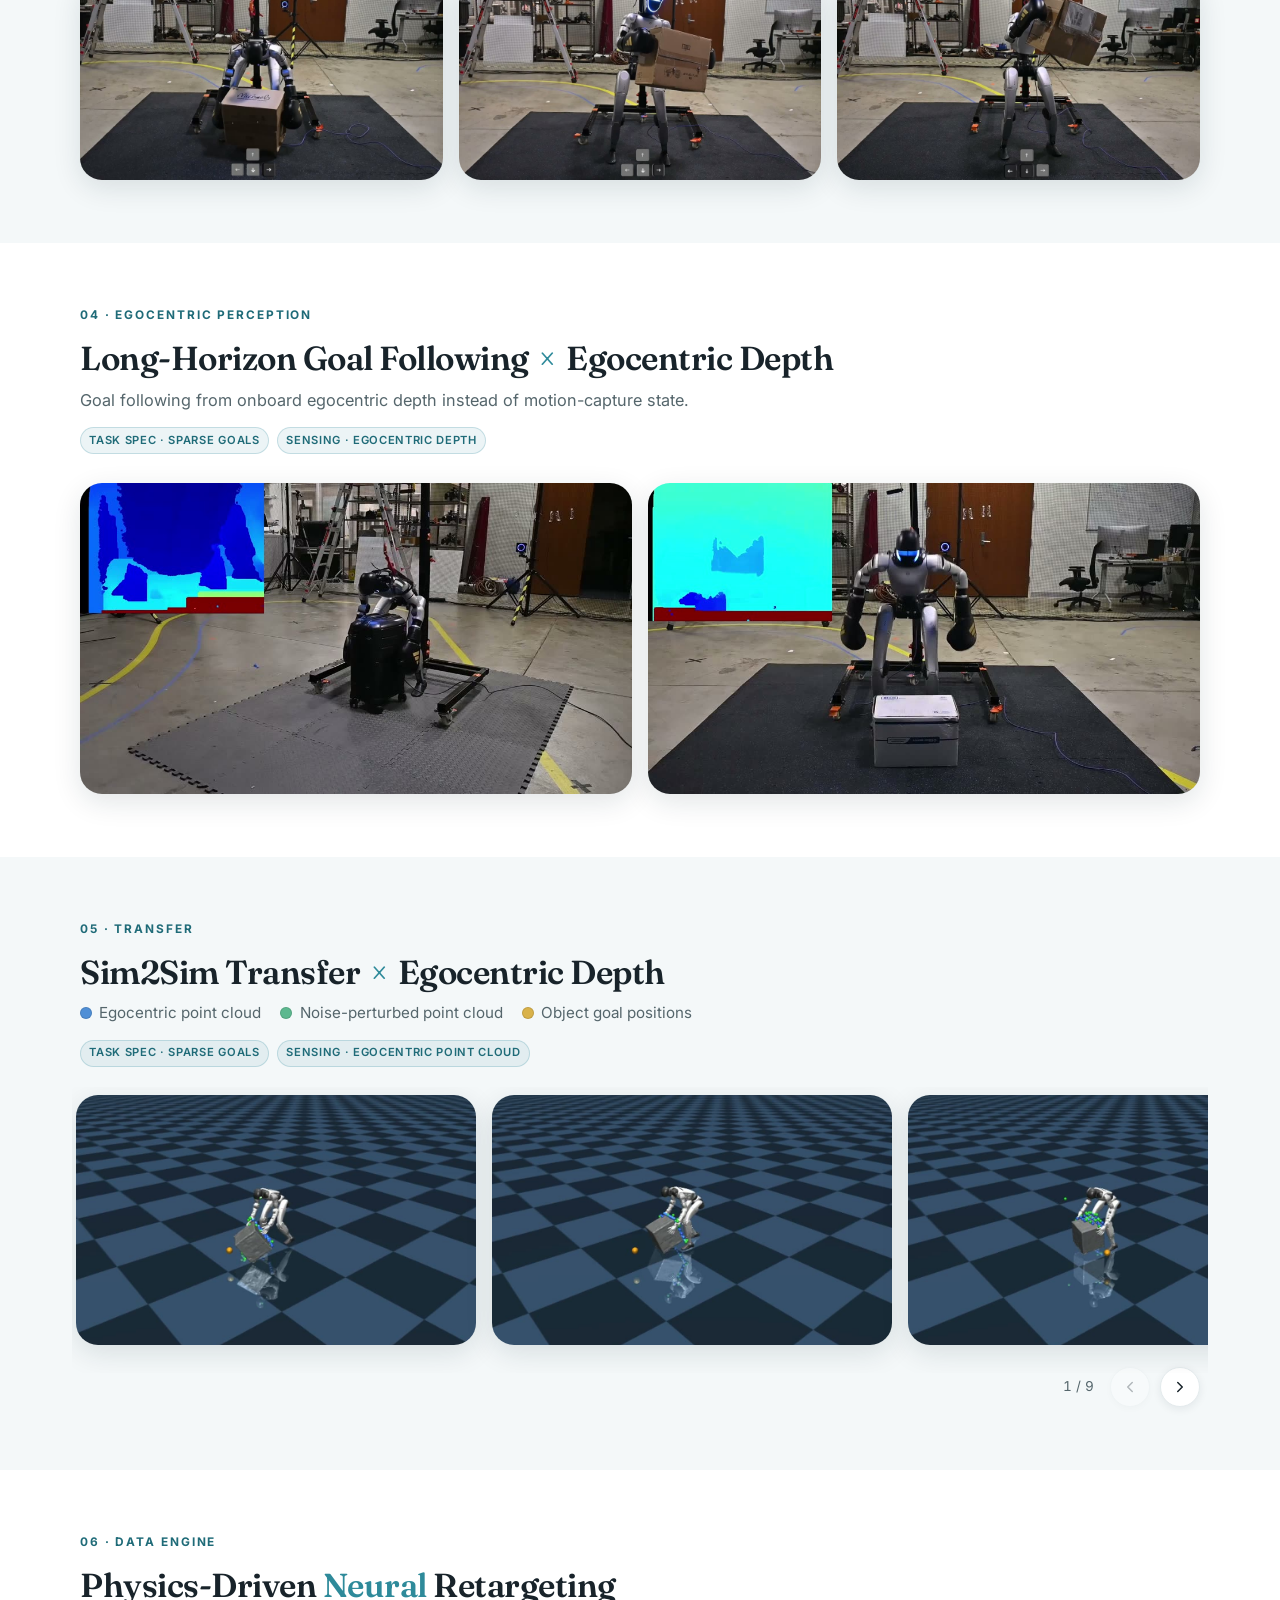
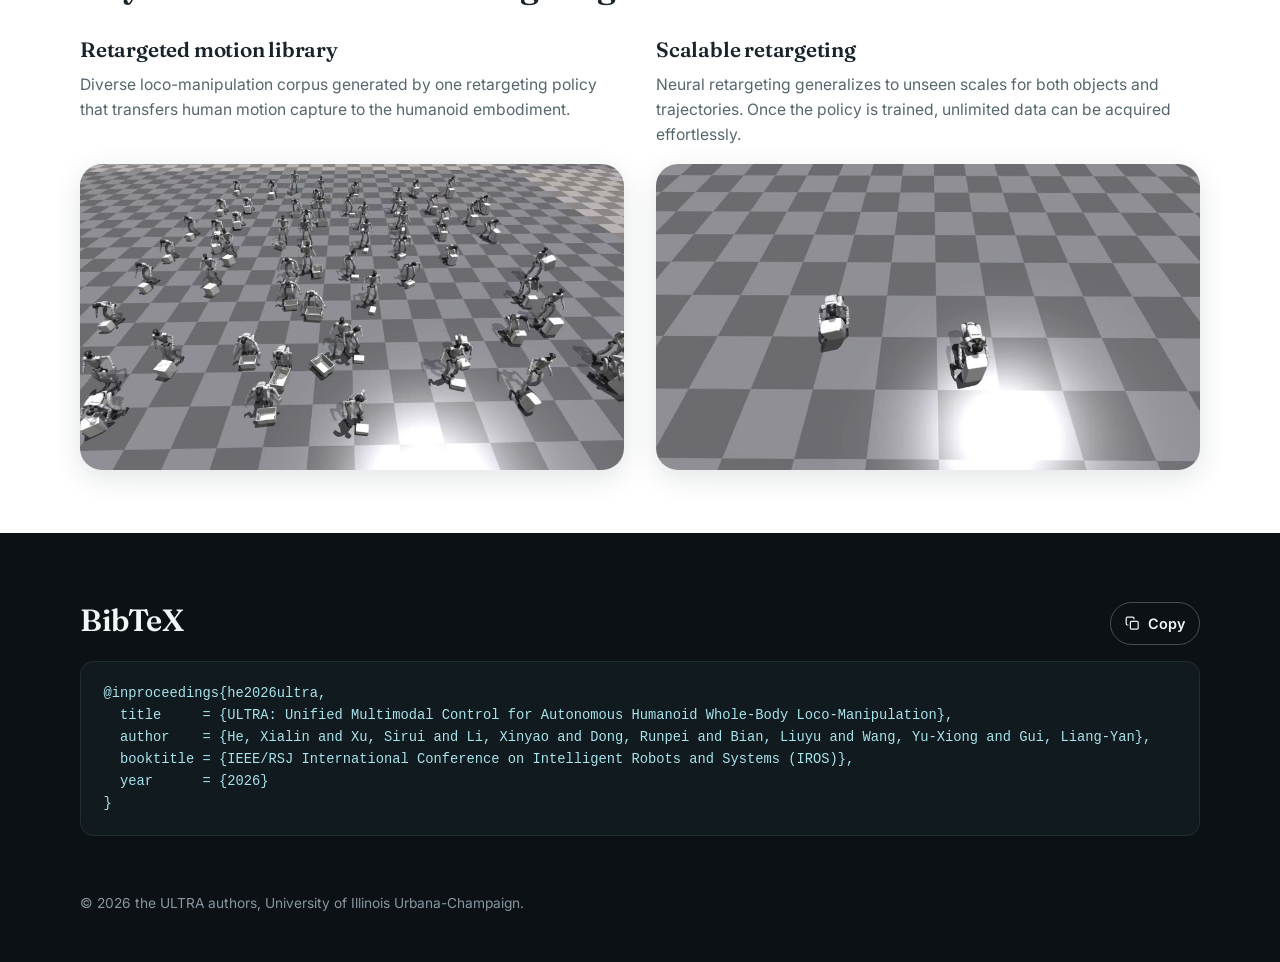
==== commit 95566db2: "Make the interactive demo usable: reach ring, faster planner, real-time pacing The v16 Humanoid Play" ====
--- a/index.html
+++ b/index.html
@@ -214,10 +214,10 @@
     <div class="wrap">
       <p class="eyebrow light">Interactive demo</p>
       <h2 id="playground-h" class="h-display">Set a goal. <em>The controller chooses the skill.</em></h2>
-      <p class="lede">Click the box or the suitcase, then a point on the floor. A skill arbiter picks push, carry or walk and reports its choice; the policy executes it in MuJoCo. Physics and inference run in this tab; nothing is sent to a server.</p>
+      <p class="lede">Click the box or the suitcase, then a point on the floor; a ring marks how far it can be carried. A skill arbiter picks push, carry or walk and reports its choice; the policy executes it in MuJoCo. Physics and inference run in this tab; nothing is sent to a server.</p>
       <div class="tags on-ink"><span class="tag">Task spec &middot; click goals</span><span class="tag">Sensing &middot; simulated state</span><span class="tag">Runtime &middot; MuJoCo WASM + ONNX Runtime Web</span></div>
 
-      <div class="play" id="play" data-src="playground/index.html?profile=release&amp;embed=1">
+      <div class="play" id="play" data-src="playground/index.html?profile=release&amp;embed=1&amp;review=off&amp;taskCoverageCapture=0&amp;maxPixelRatio=1.5&amp;realtime=1&amp;maxPickups=1">
         <div class="play-frame" id="play-frame">
           <video class="play-teaser" muted loop playsinline preload="none" poster="static/posters/playground.jpg" data-src="static/videos/playground/playground_loop.mp4" aria-hidden="true"></video>
           <span class="chip chip-lab play-chip" id="play-chip" aria-hidden="true">Recording</span>
@@ -228,7 +228,7 @@
               <svg viewBox="0 0 24 24" aria-hidden="true"><path d="M18 13v6a2 2 0 0 1-2 2H5a2 2 0 0 1-2-2V8a2 2 0 0 1 2-2h6"/><path d="M15 3h6v6"/><path d="M10 14 21 3"/></svg></a>
             <p class="play-loading" role="status" aria-live="polite"><i></i><span id="play-loading-text">Starting&hellip;</span></p>
             <p class="play-error" id="play-error" role="alert"></p>
-            <p class="play-note" id="play-note">&asymp;110 MB on first load &middot; needs a mouse and keyboard</p>
+            <p class="play-note" id="play-note">&asymp;125 MB on first load &middot; needs a mouse and keyboard</p>
           </div>
         </div>
         <div class="play-bar">
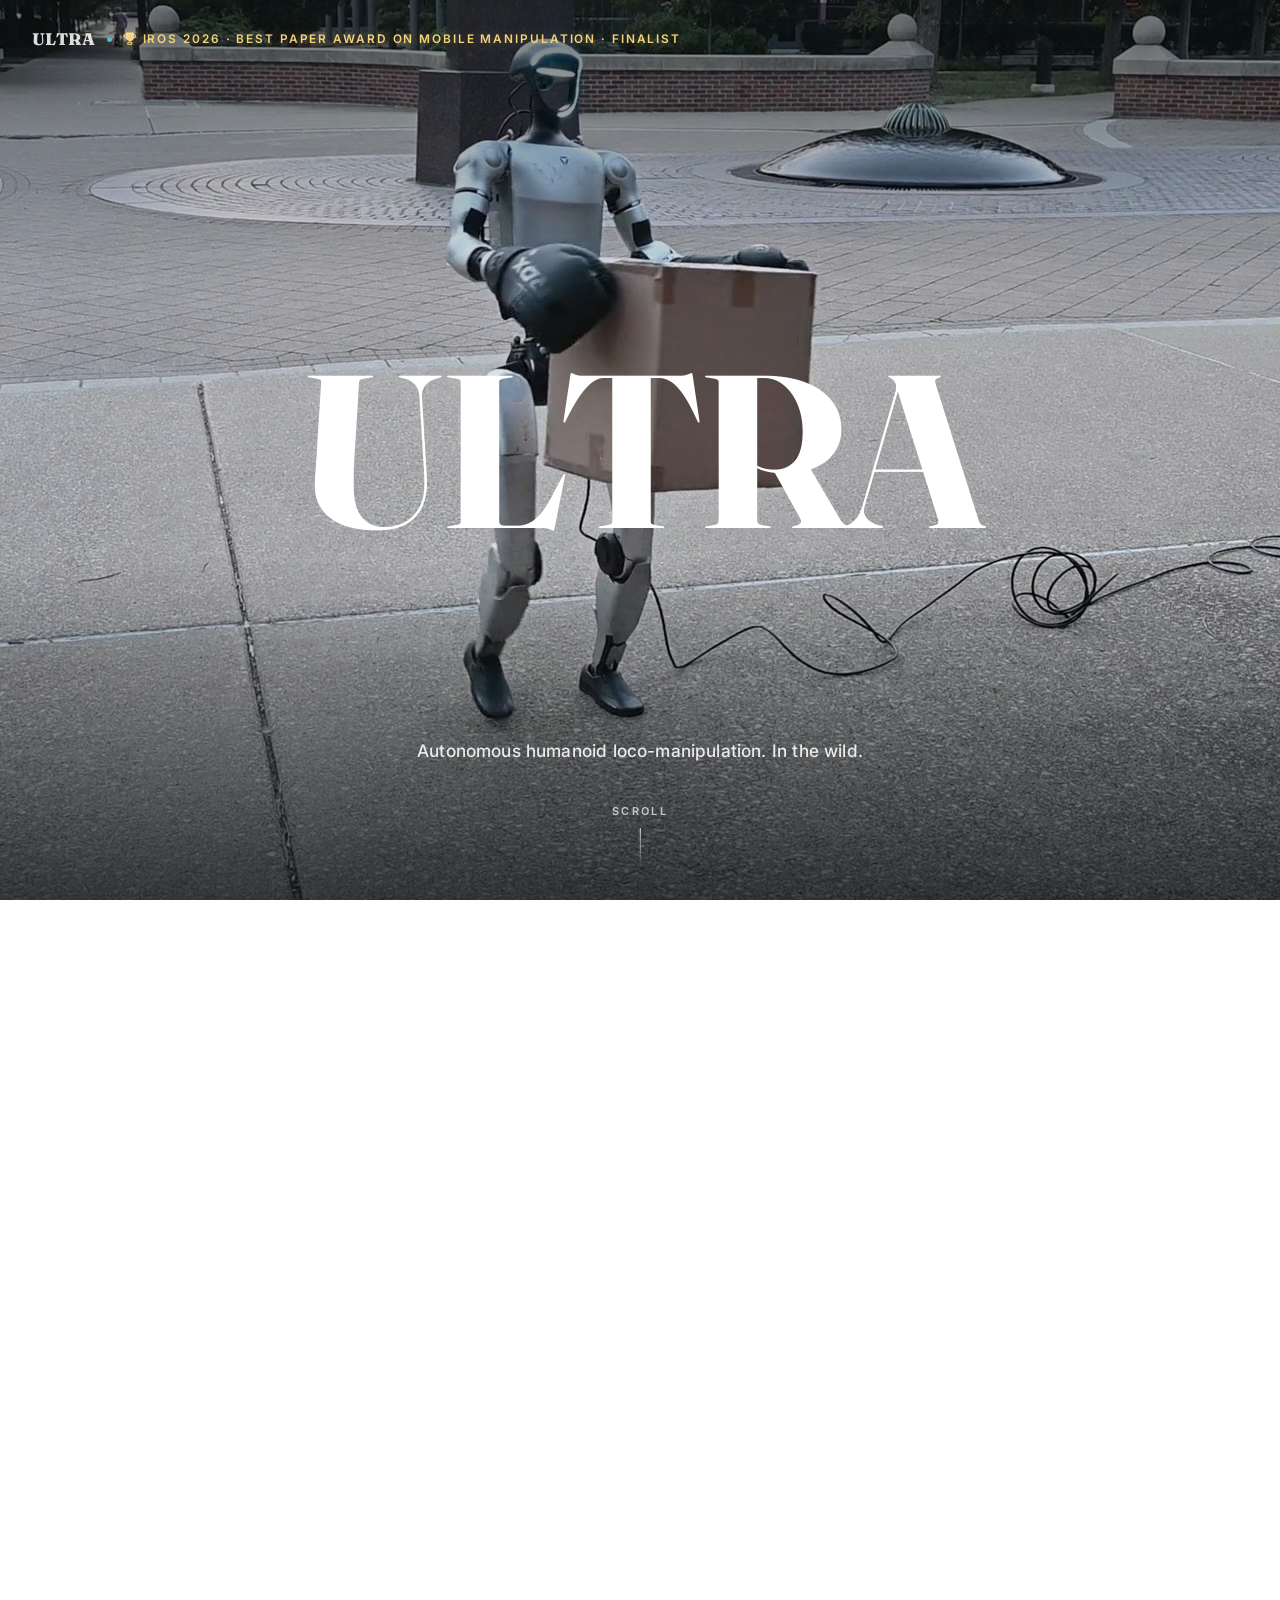
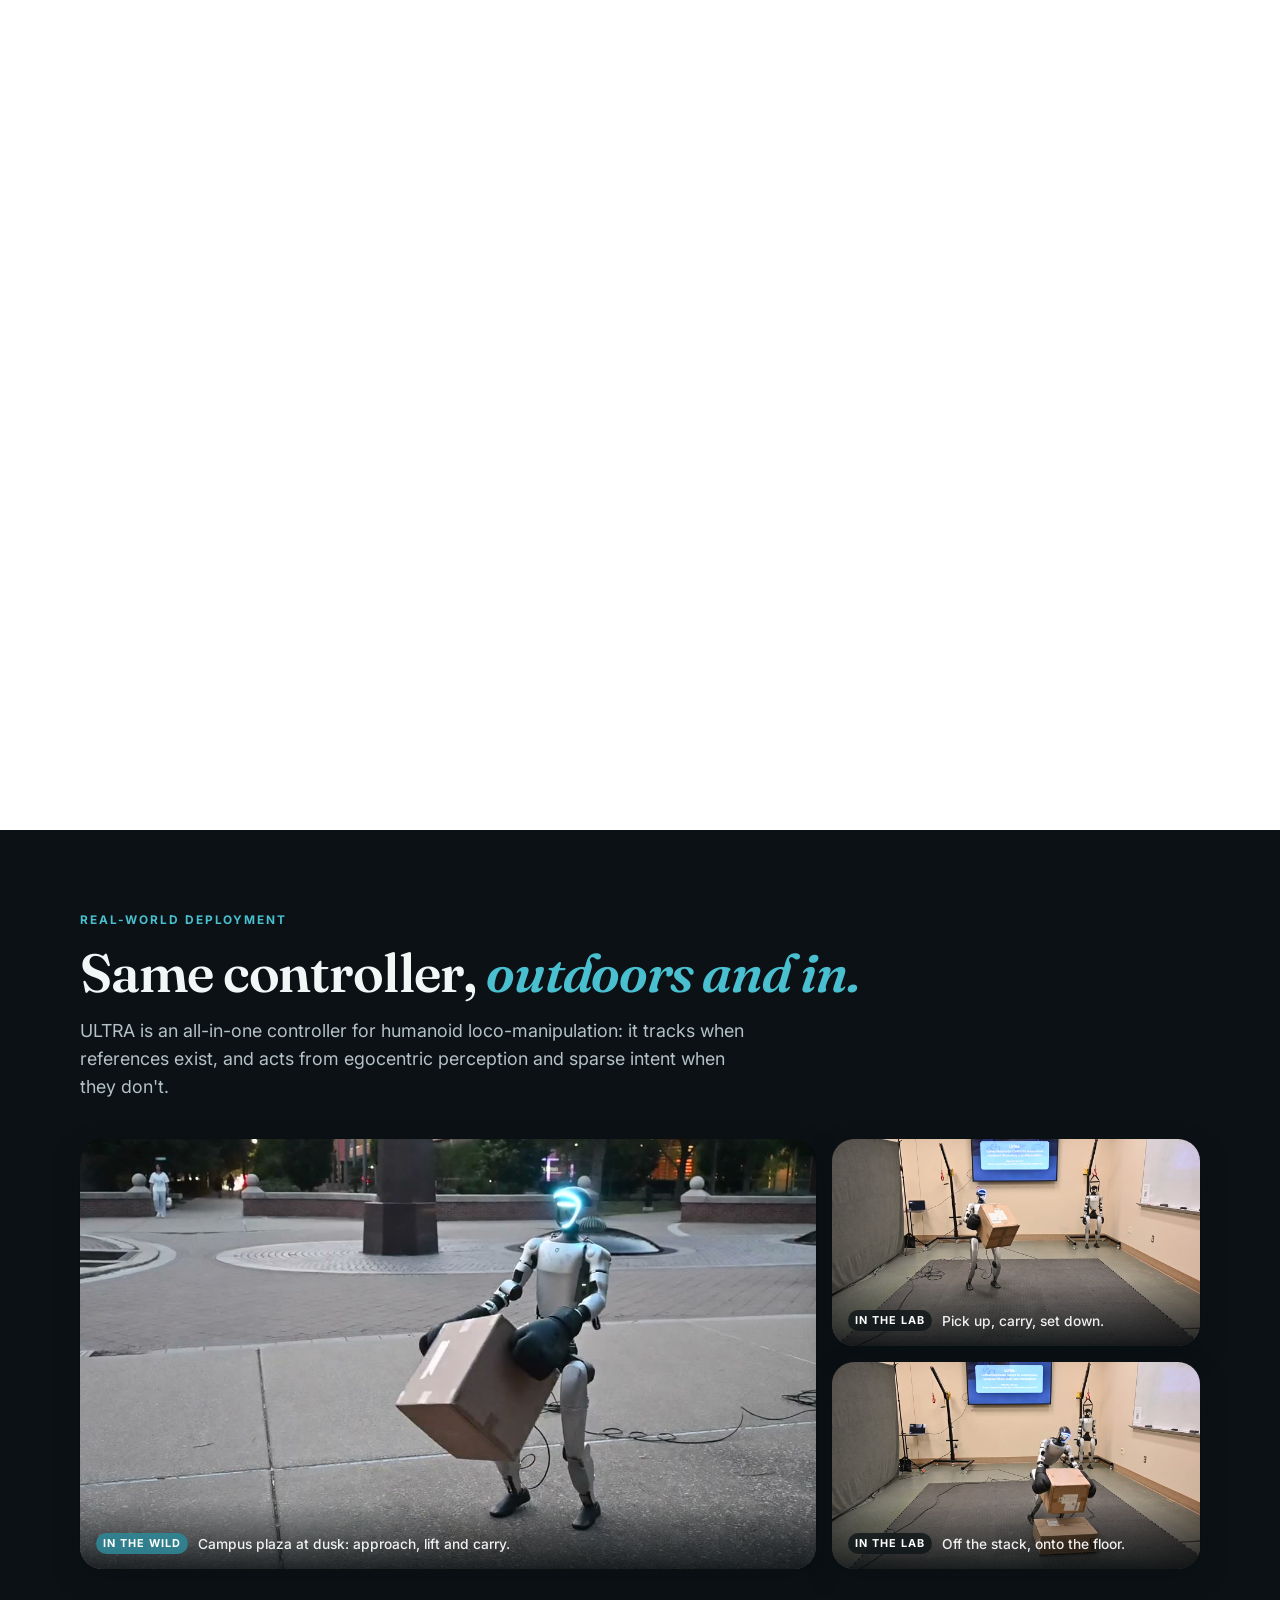
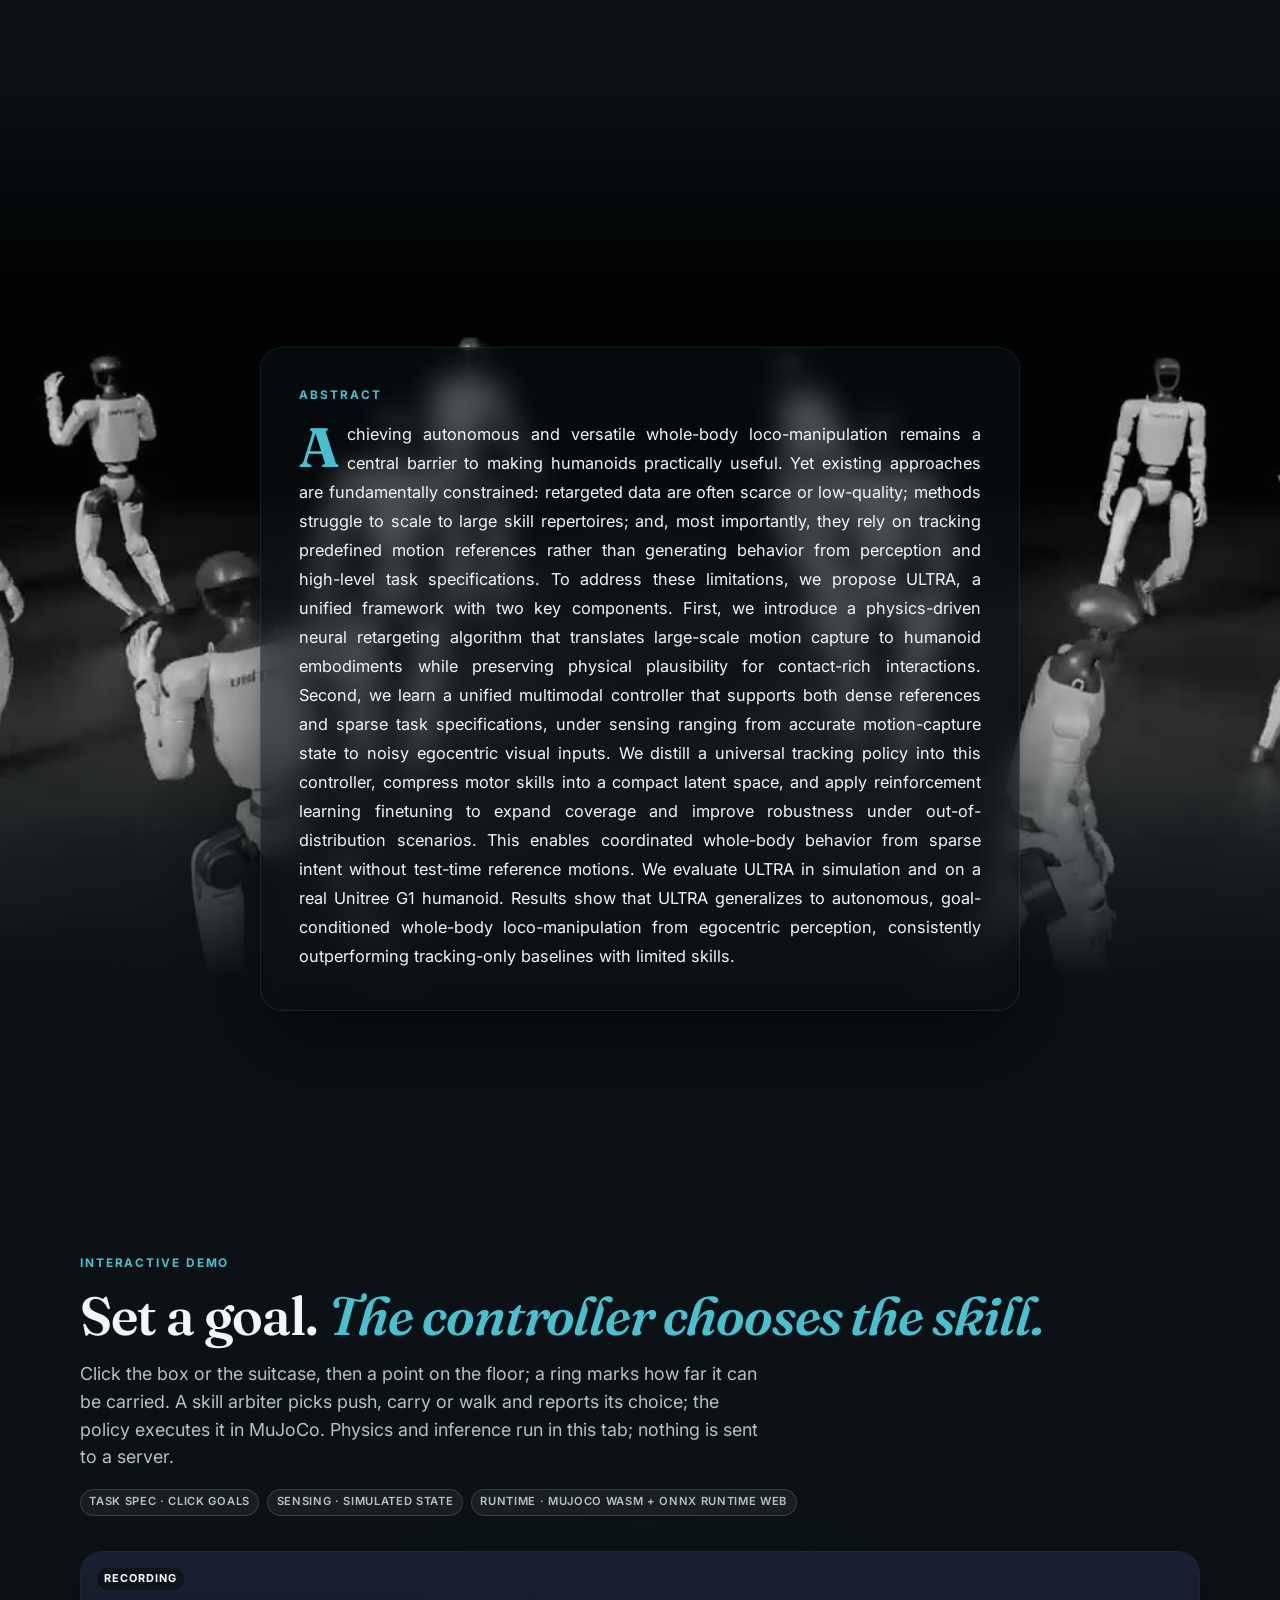
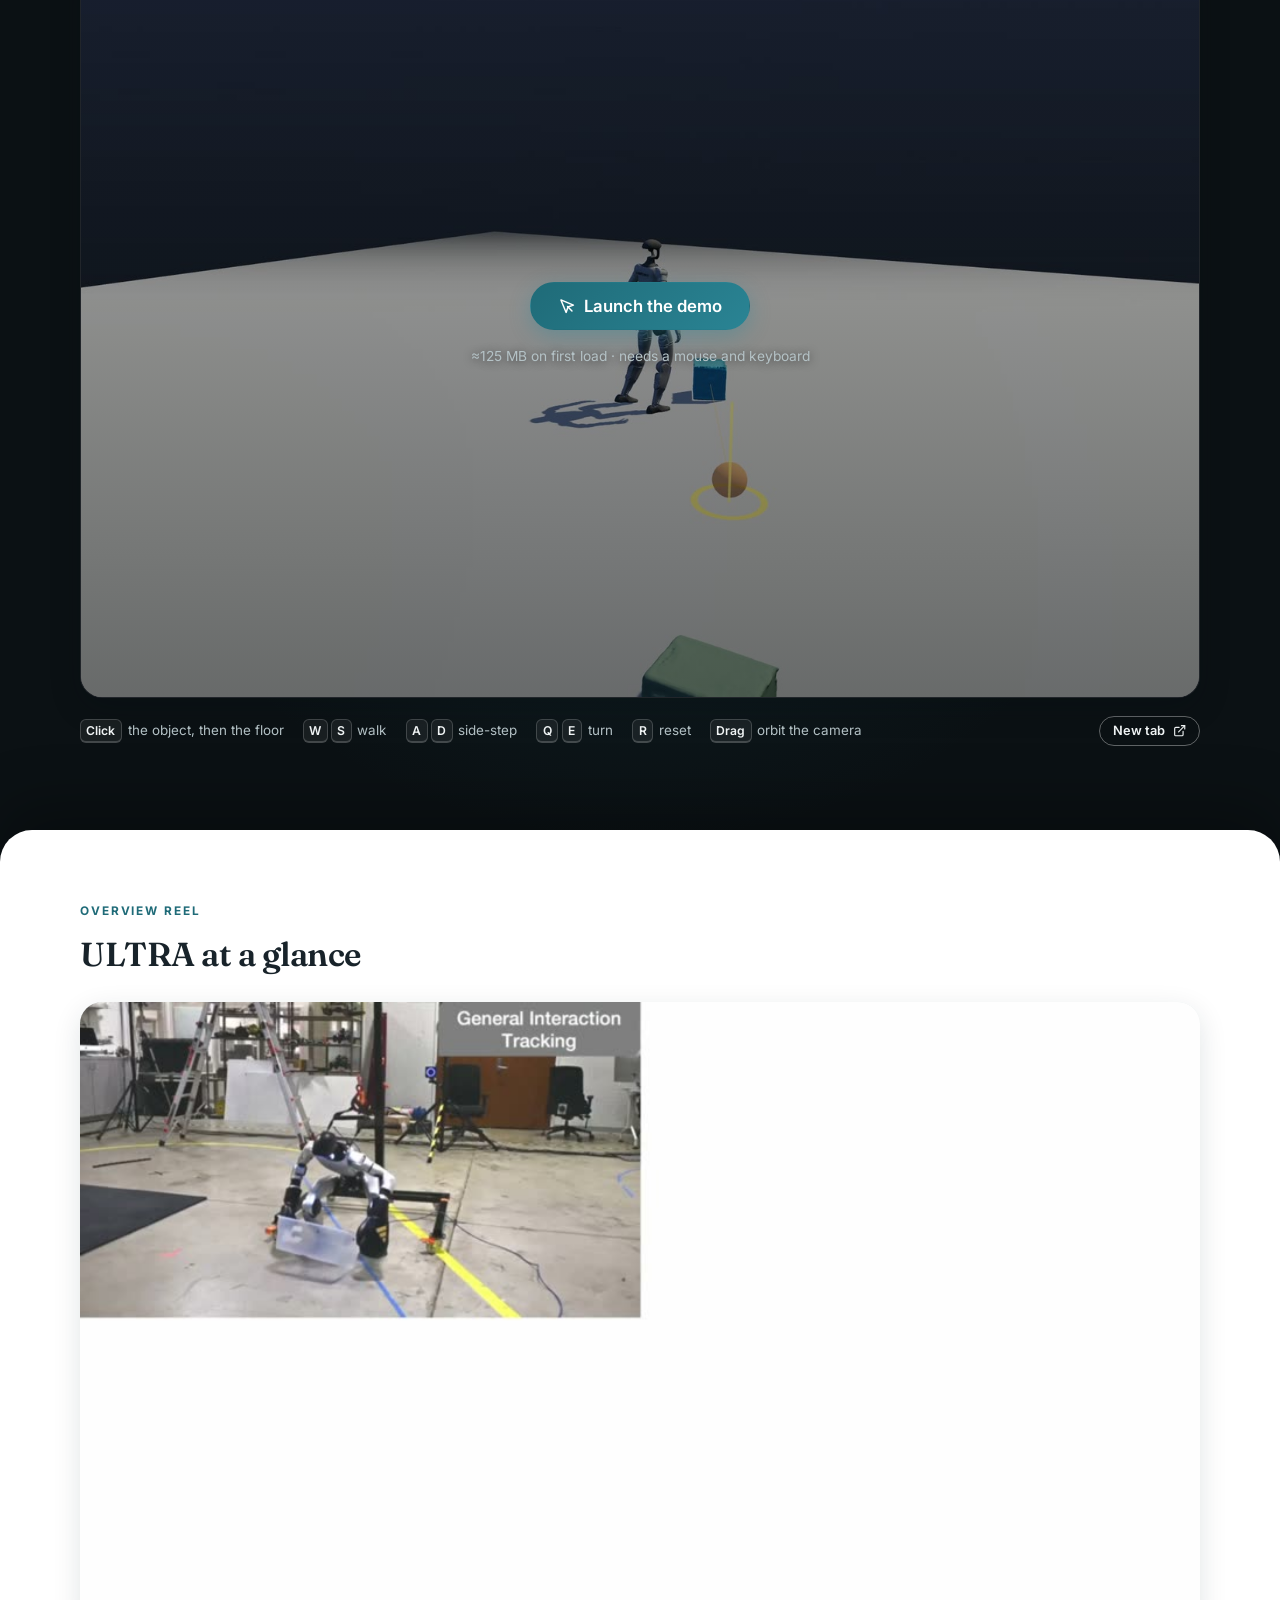
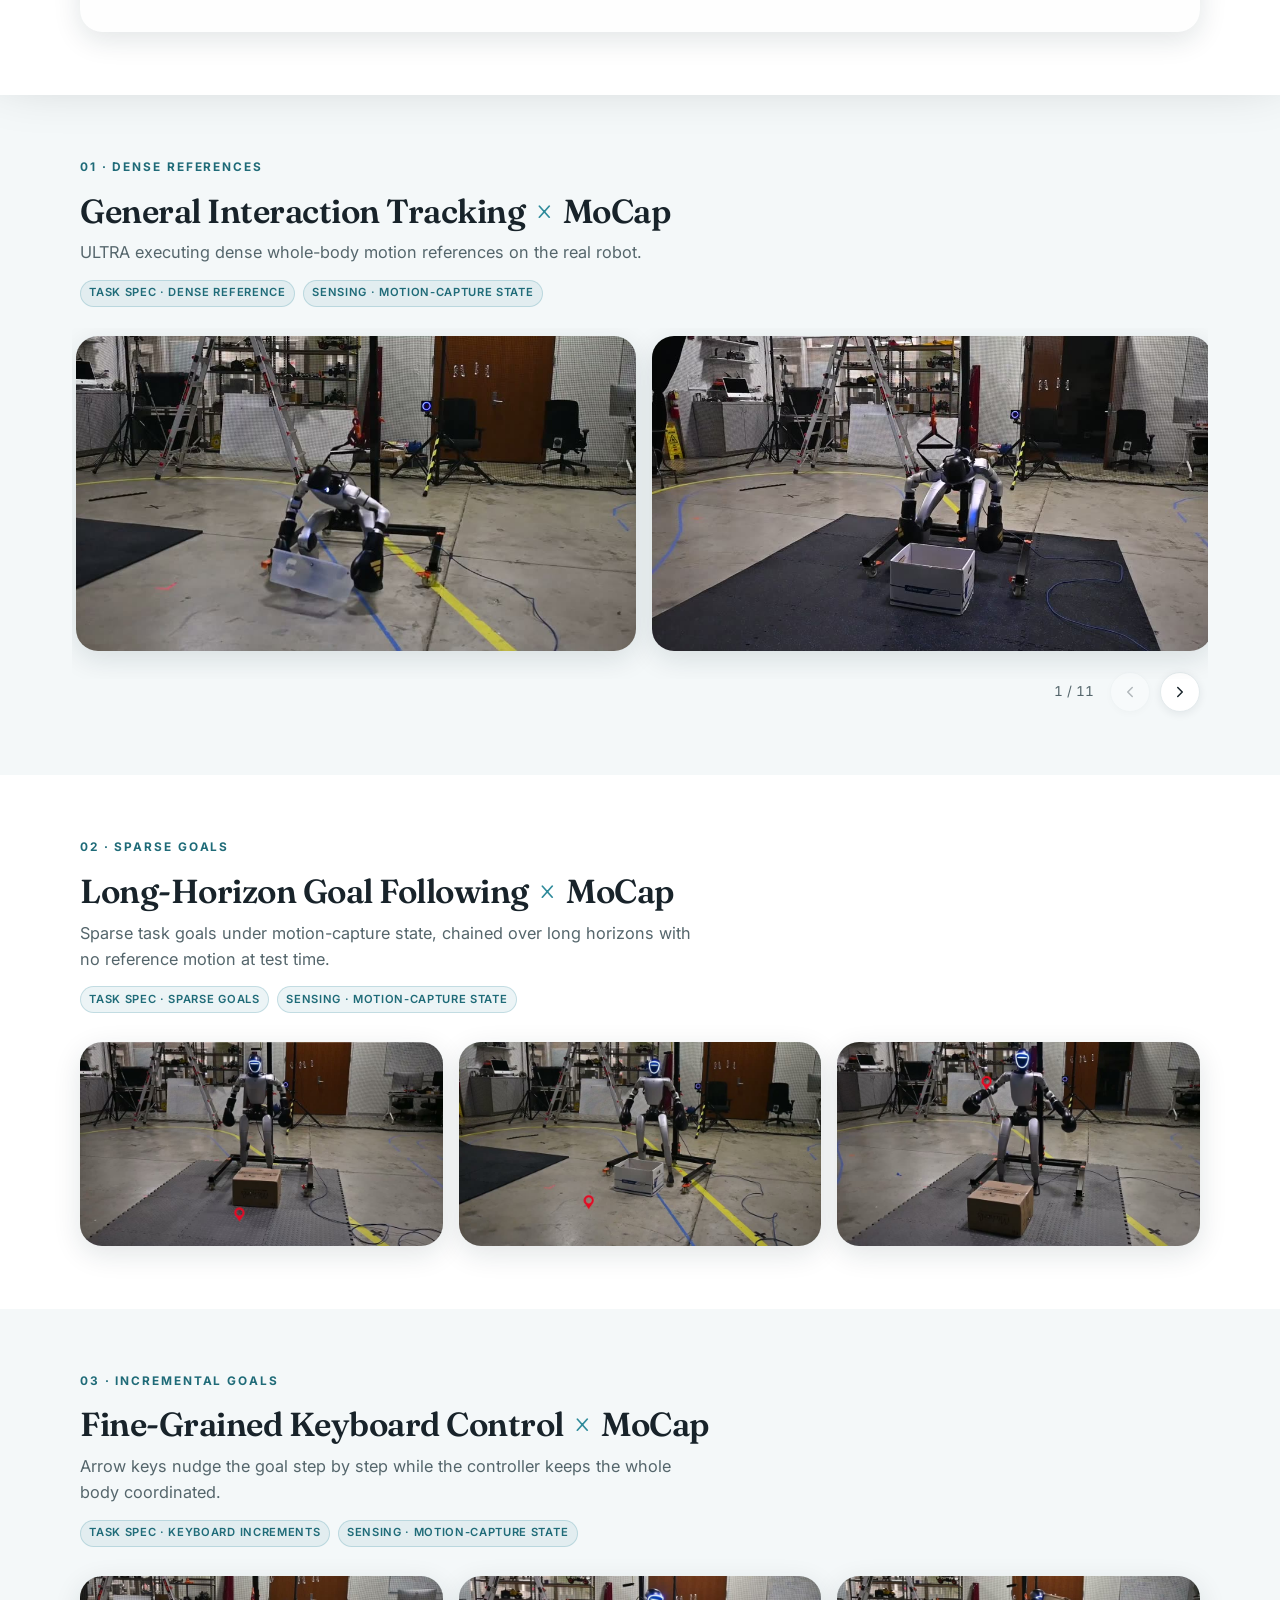
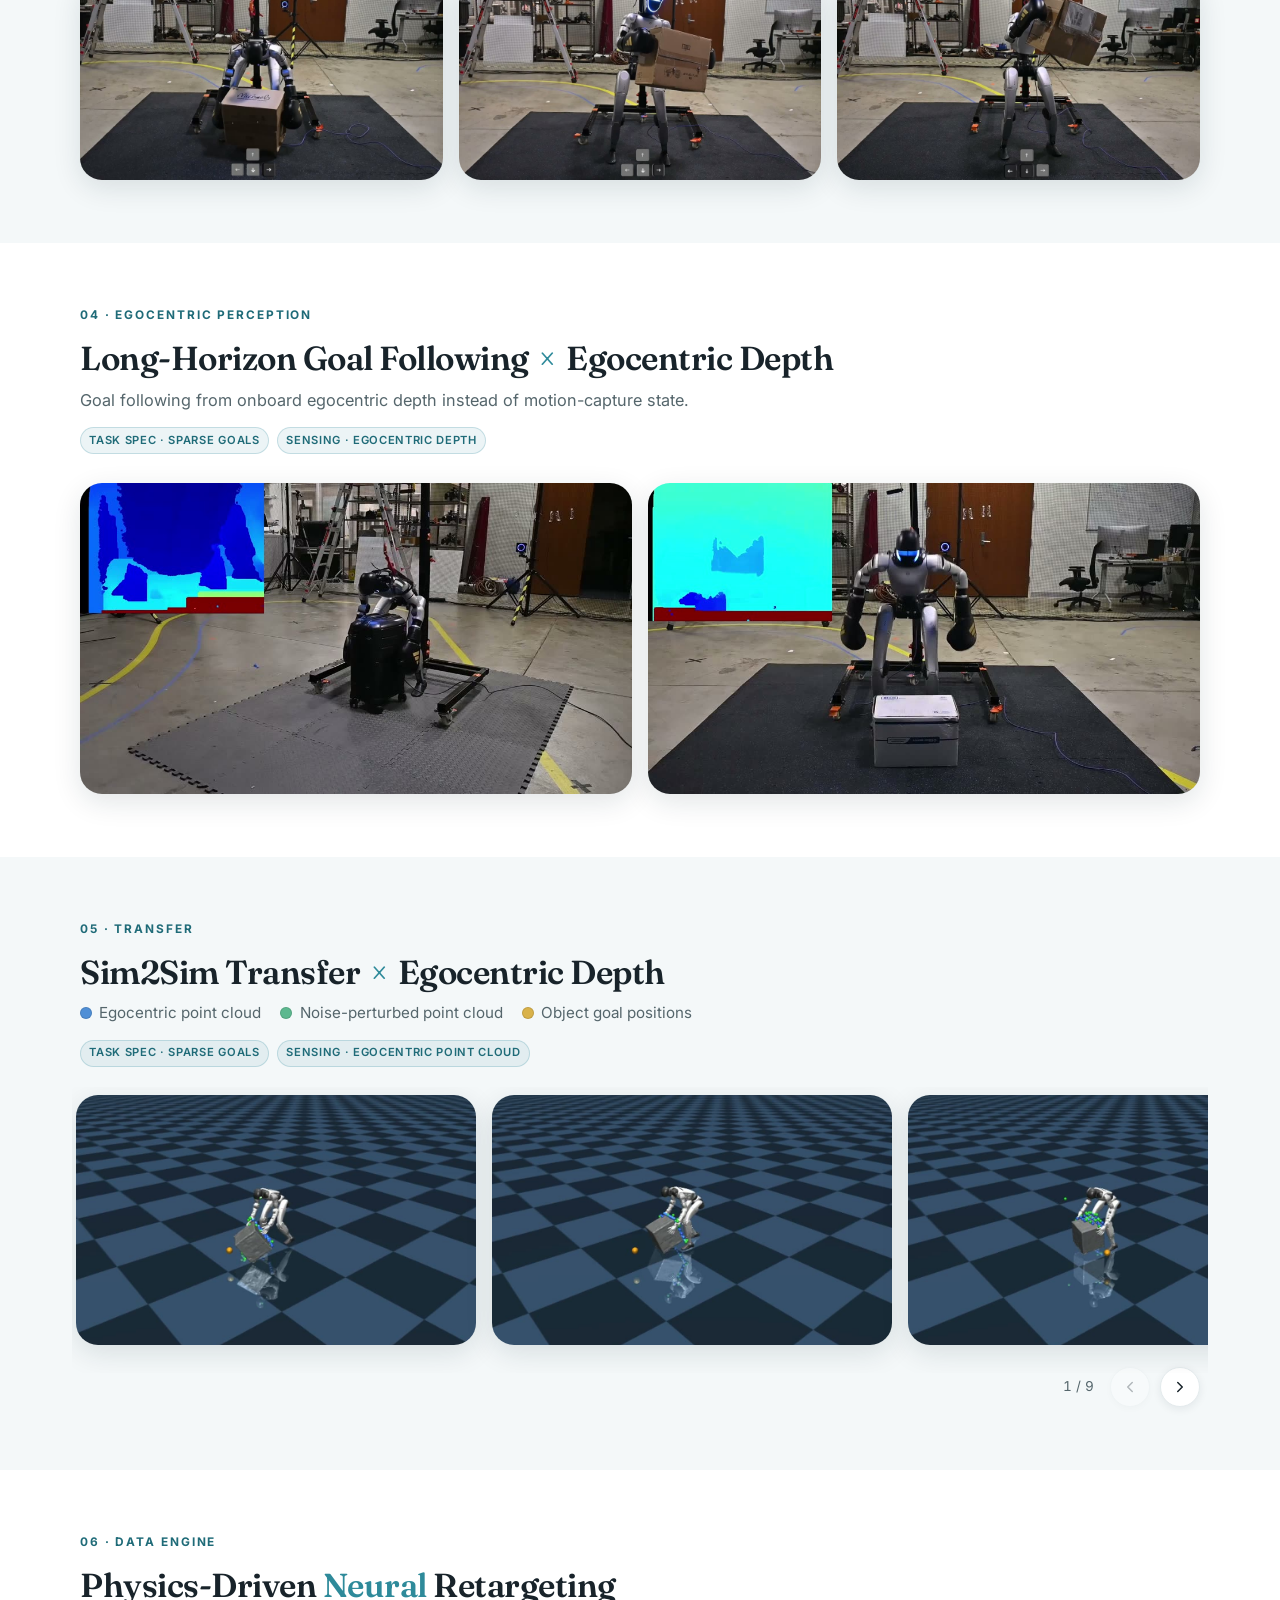
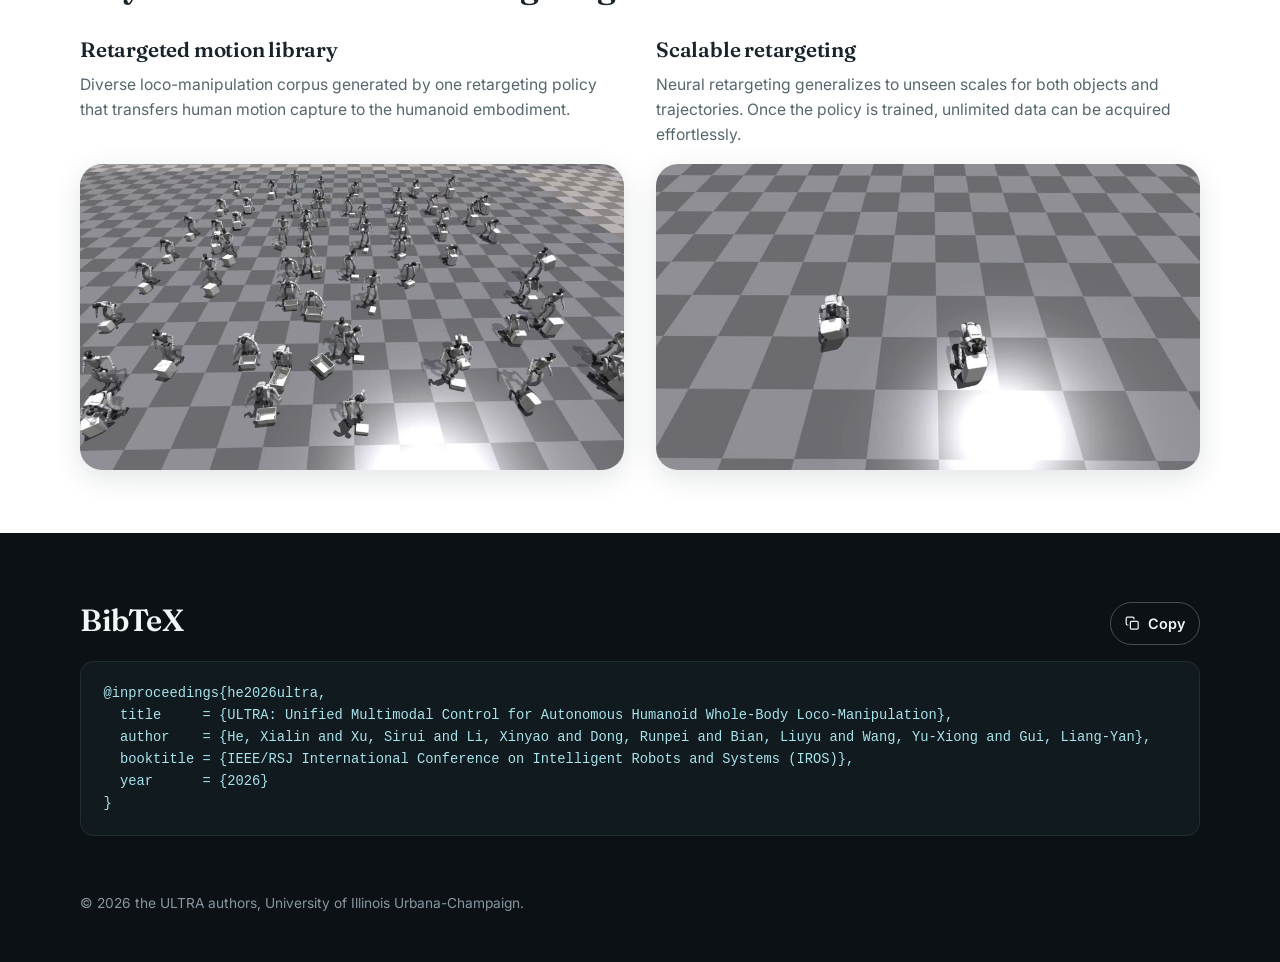
==== commit 527ef3fb: "Bind A/D to the side-step records; fix the key legend In the release profile A/D only turned the rob" ====
--- a/index.html
+++ b/index.html
@@ -217,7 +217,7 @@
       <p class="lede">Click the box or the suitcase, then a point on the floor; a ring marks how far it can be carried. A skill arbiter picks push, carry or walk and reports its choice; the policy executes it in MuJoCo. Physics and inference run in this tab; nothing is sent to a server.</p>
       <div class="tags on-ink"><span class="tag">Task spec &middot; click goals</span><span class="tag">Sensing &middot; simulated state</span><span class="tag">Runtime &middot; MuJoCo WASM + ONNX Runtime Web</span></div>
 
-      <div class="play" id="play" data-src="playground/index.html?profile=release&amp;embed=1&amp;review=off&amp;taskCoverageCapture=0&amp;maxPixelRatio=1.5&amp;realtime=1&amp;maxPickups=1">
+      <div class="play" id="play" data-src="playground/index.html?profile=release&amp;embed=1&amp;review=off&amp;taskCoverageCapture=0&amp;maxPixelRatio=1.5&amp;realtime=1&amp;maxPickups=1&amp;recordedLateral=1">
         <div class="play-frame" id="play-frame">
           <video class="play-teaser" muted loop playsinline preload="none" poster="static/posters/playground.jpg" data-src="static/videos/playground/playground_loop.mp4" aria-hidden="true"></video>
           <span class="chip chip-lab play-chip" id="play-chip" aria-hidden="true">Recording</span>
@@ -234,7 +234,8 @@
         <div class="play-bar">
           <ul class="play-keys" aria-label="Controls">
             <li><kbd>Click</kbd> the object, then the floor</li>
-            <li><kbd>W</kbd><kbd>A</kbd><kbd>S</kbd><kbd>D</kbd> walk</li>
+            <li><kbd>W</kbd><kbd>S</kbd> walk</li>
+            <li><kbd>A</kbd><kbd>D</kbd> side-step</li>
             <li><kbd>Q</kbd><kbd>E</kbd> turn</li>
             <li><kbd>R</kbd> reset</li>
             <li><kbd>Drag</kbd> orbit the camera</li>
